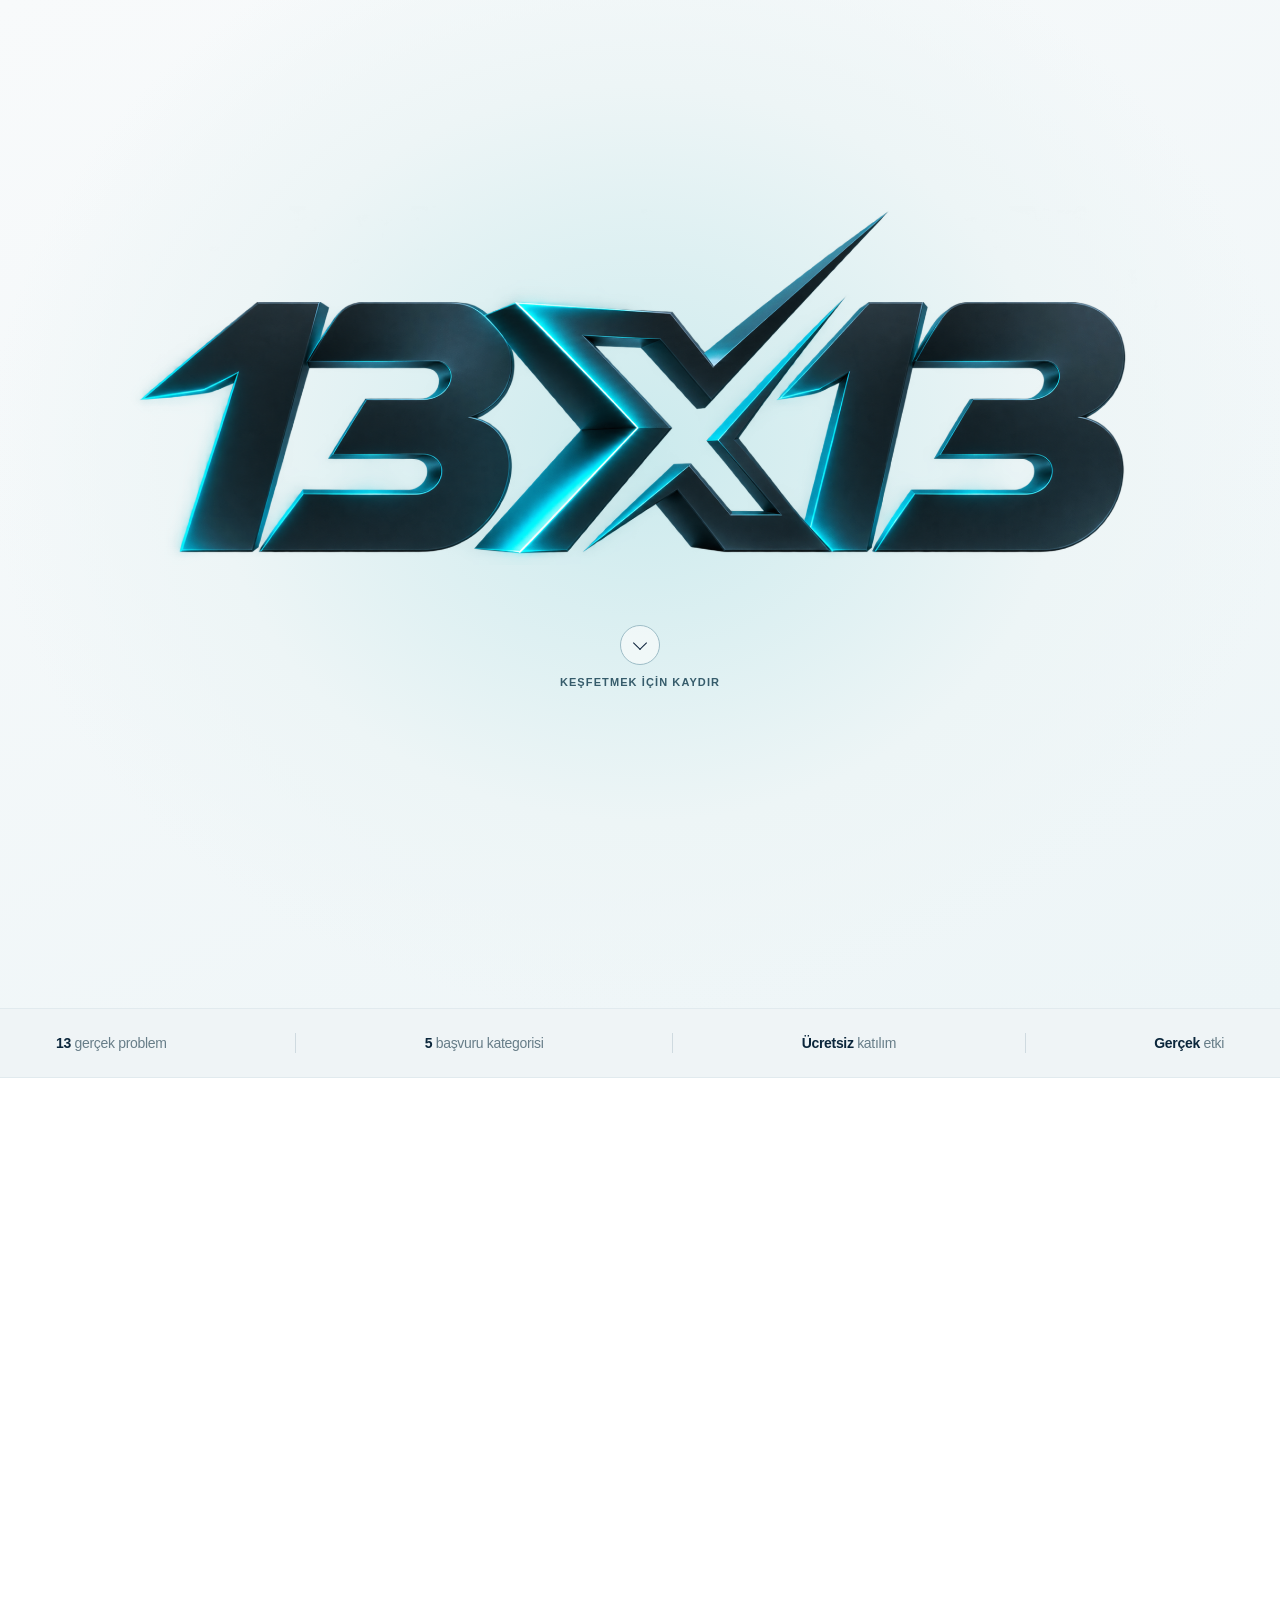
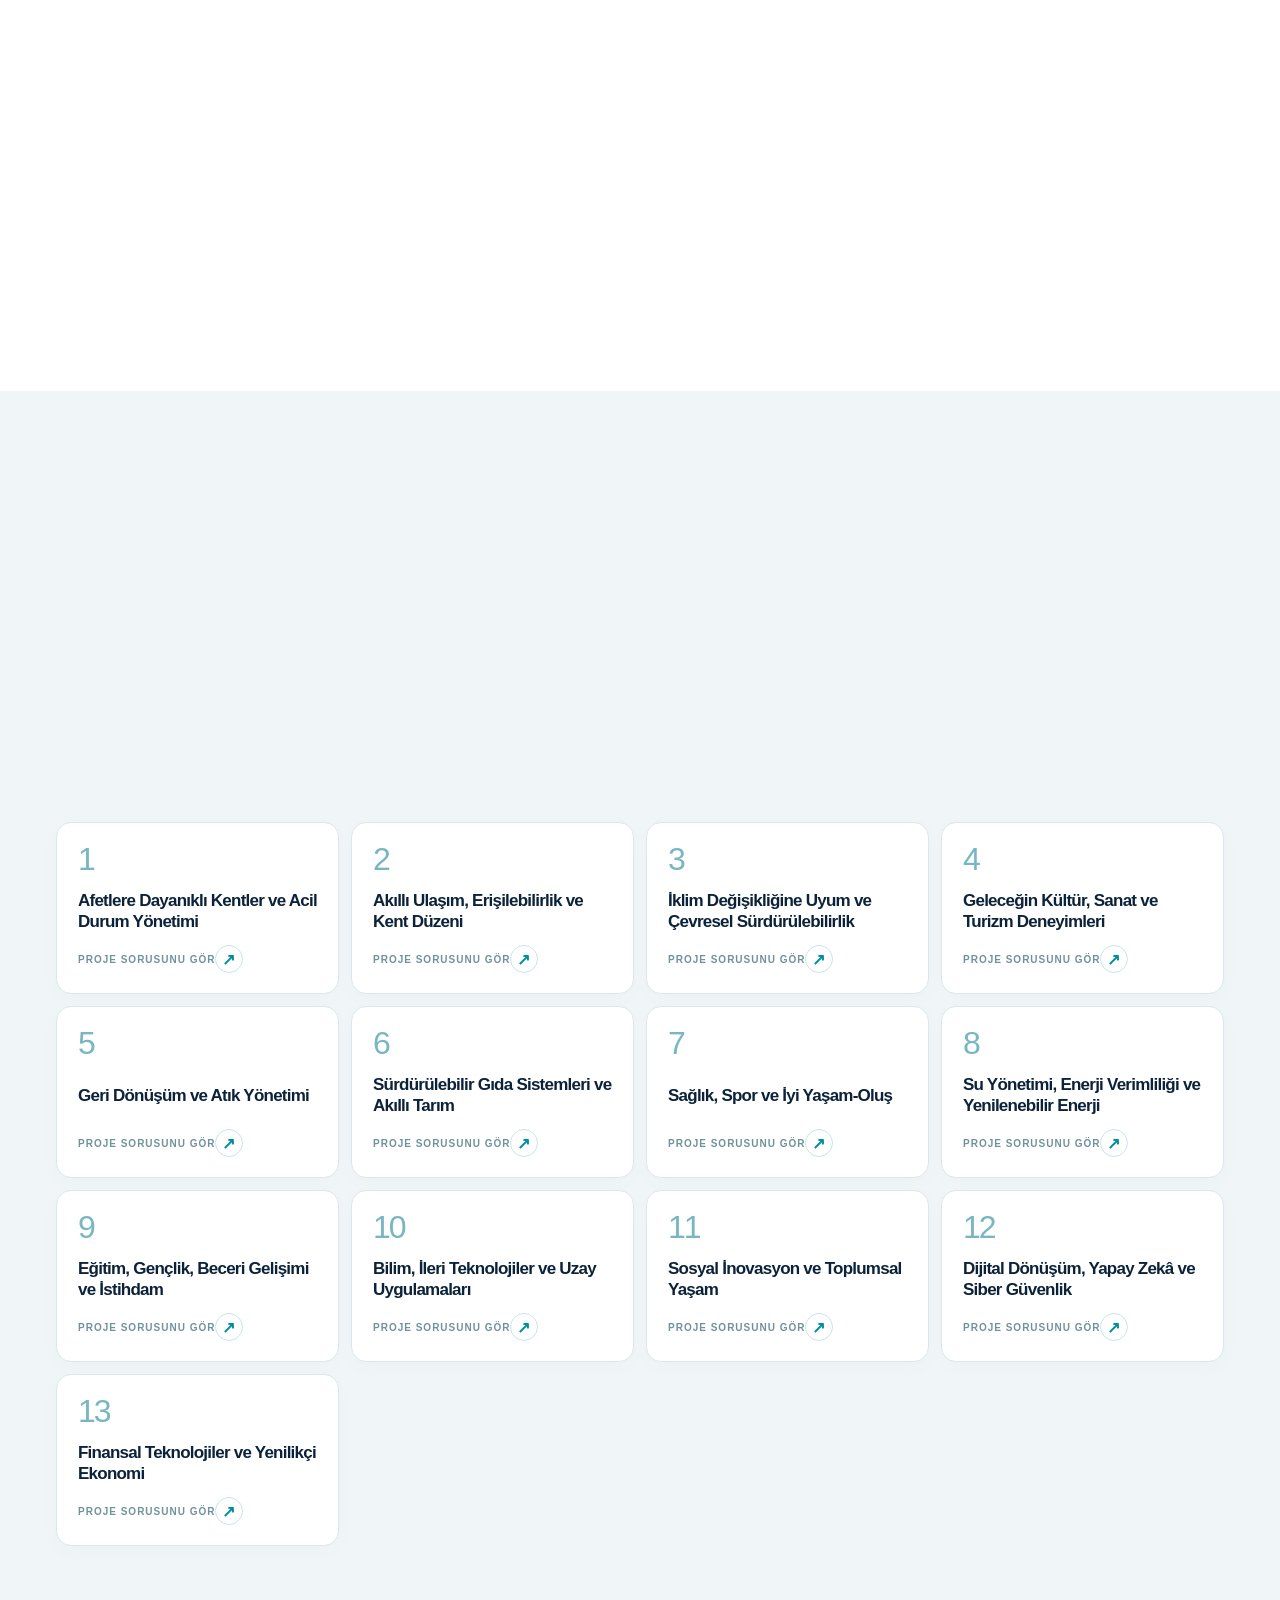
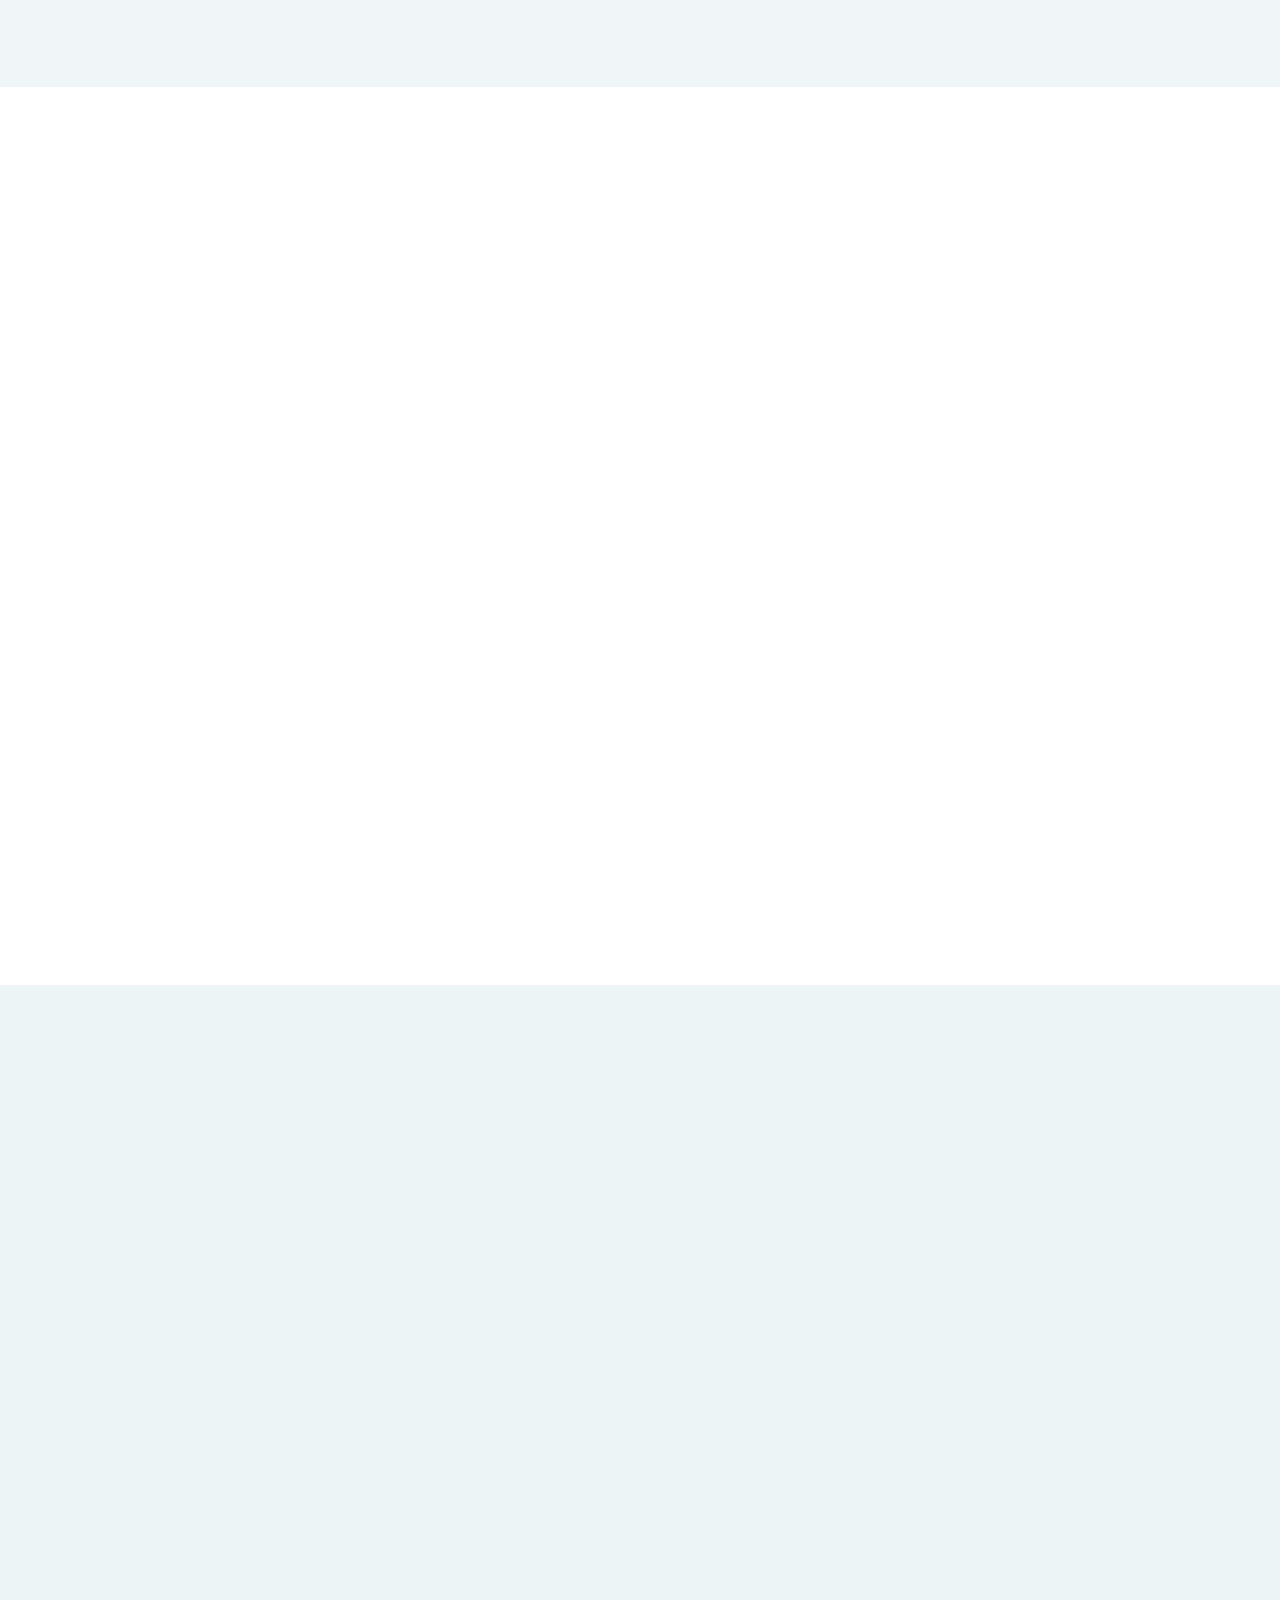
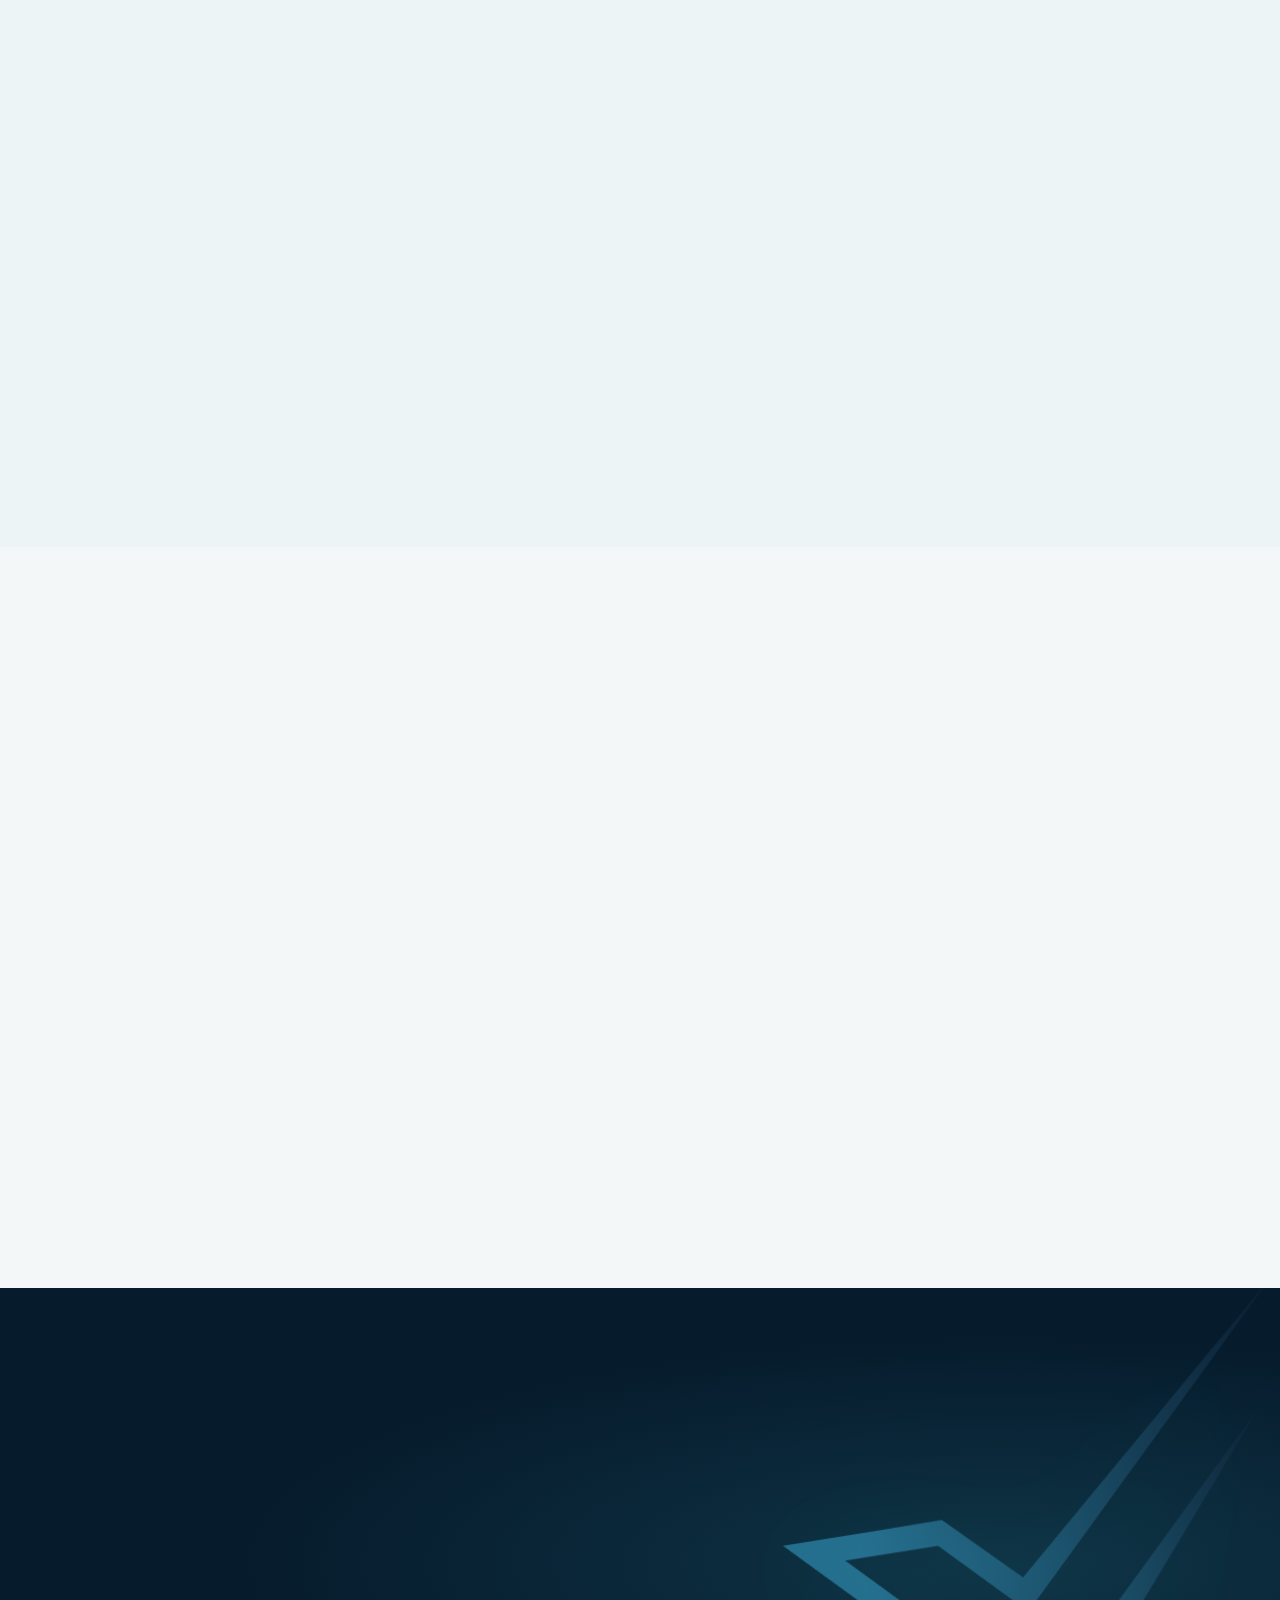
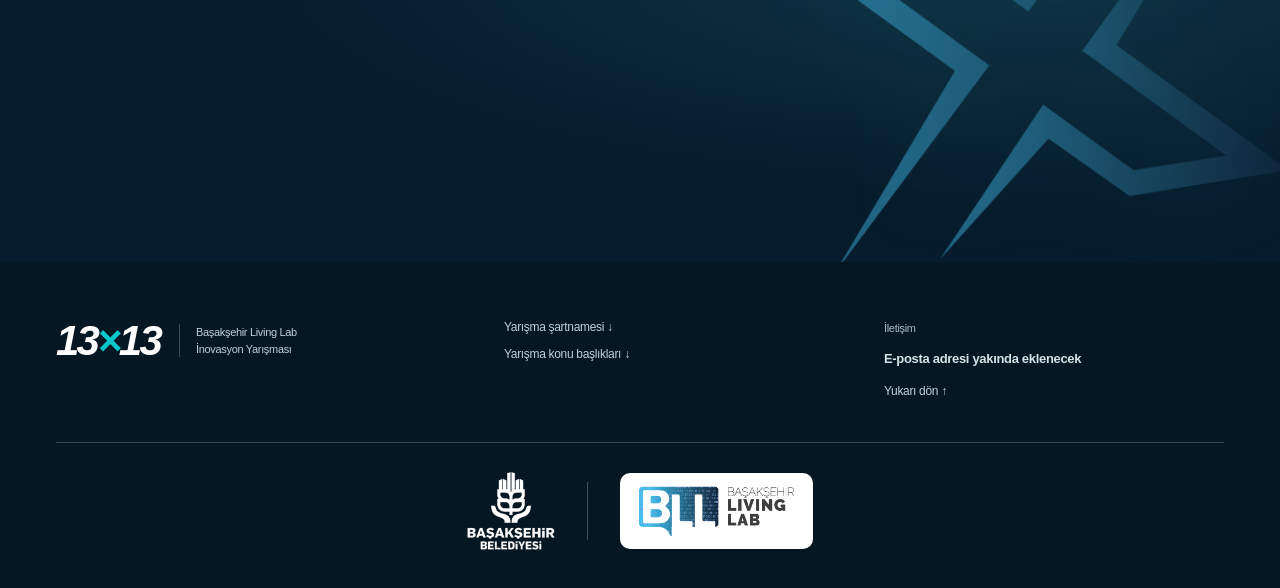
==== index.html @ 2d86a268 "Add bilingual site and final content refinements" ====
<!doctype html>
<html lang="tr">
<head>
  <meta charset="utf-8">
  <meta name="viewport" content="width=device-width, initial-scale=1">
  <meta name="theme-color" content="#f5f8fa">
  <meta name="description" content="Başakşehir Living Lab 13×13 İnovasyon Yarışması: 13 gerçek problem alanı, yenilikçi çözümler, başvuru ve yarışma takvimi.">
  <title>13×13 | Başakşehir Living Lab İnovasyon Yarışması</title>
  <link rel="icon" href="assets/x-original.png" type="image/png">
  <link rel="preload" href="assets/intro-13x13.png" as="image">
  <link rel="stylesheet" href="styles.css">
  <script src="script.js" defer></script>
</head>
<body>
  <a class="skip-link" href="#main">İçeriğe geç</a>
  <div class="scroll-progress" id="scrollProgress" aria-hidden="true"></div>
  <header class="site-header" id="siteHeader">
    <div class="header-inner container">
      <a href="#anasayfa" class="brand" aria-label="Başakşehir Living Lab ana sayfa"><img class="brand-logo" src="assets/bll-logo-yatay.png" alt="Başakşehir Living Lab" width="561" height="182"></a>
      <button class="mobile-menu-btn" id="menuToggle" aria-controls="mainNav" aria-expanded="false" aria-label="Menüyü aç"><span></span><span></span></button>
      <nav class="main-nav" id="mainNav" aria-label="Ana menü">
        <a href="#hakkinda">Hakkında</a>
        <a href="#problemler">Problem Alanları</a>
        <a href="#takvim">Takvim</a>
        <a href="#oduller">Ödüller</a>
        <a href="#sss">SSS</a>
        <a href="https://bllkulucka.basaksehirlivinglab.org/e/basaksehir-living-lab-13-13-inovasyon-yarismasi-basvurusu" target="_blank" rel="noopener noreferrer" class="button button-small button-dark">Başvur <span aria-hidden="true">↗</span></a>
        <div class="lang-switch" role="group" aria-label="Dil seçimi"><a href="index.html" lang="tr" aria-current="page">TR</a><a href="en.html" lang="en">EN</a></div>
      </nav>
    </div>
  </header>

  <div class="opening-x" aria-hidden="true">
    <img id="openingX" src="assets/intro-x.png" alt="" width="1536" height="1024">
  </div>

  <main id="main">
    <section class="hero" id="anasayfa" data-x-scene="hero" aria-labelledby="intro-title">
      <div class="intro-scene" id="introScene">
        <h1 id="intro-title" class="visually-hidden">13×13 Başakşehir Living Lab İnovasyon Yarışması</h1>
        <div class="intro-mark" id="introMark" aria-hidden="true">
          <img class="intro-mark-complete" src="assets/intro-13x13.png" width="2048" height="682" alt="" fetchpriority="high">
          <img class="intro-mark-digits" src="assets/intro-13-13.png" width="2048" height="682" alt="">
        </div>
        <a class="intro-scroll" href="#hakkinda">
          <span class="intro-scroll-icon" aria-hidden="true"></span>
          <span>Keşfetmek için kaydır</span>
        </a>
      </div>
    </section>

    <div class="info-strip" aria-label="Yarışmanın öne çıkan bilgileri">
      <div class="container info-strip-inner">
        <span><b>13</b> gerçek problem</span><span class="strip-divider"></span>
        <span><b>5</b> başvuru kategorisi</span><span class="strip-divider"></span>
        <span><b>Ücretsiz</b> katılım</span><span class="strip-divider"></span>
        <span><b>Gerçek</b> etki</span>
      </div>
    </div>

    <section class="section about-section" id="hakkinda" data-x-scene="about">
      <div class="container about-layout">
        <div class="section-heading-block reveal">
          <span class="eyebrow">01 / HAKKINDA</span>
          <h2 class="section-title">Bir problemi<br>değiştir.<br><em>Bir şehri etkile</em></h2>
        </div>
        <div class="about-right reveal">
          <p class="section-lede">13×13 İnovasyon Yarışması, Başakşehir Belediyesi ve Başakşehir Living Lab tarafından düzenleniyor.</p>
          <p class="body-copy">Yarışma; kent yaşamındaki 13 gerçek ihtiyaca yönelik yenilikçi, uygulanabilir ve ölçülebilir çözümler geliştirmeyi amaçlıyor. Seçilen projeler eğitim, mentorluk ve teknik desteklerle prototipleme ve pilot uygulamaya hazırlanıyor.</p>
        </div>
        <div class="about-flow reveal" aria-labelledby="about-flow-title">
          <div class="about-flow-heading"><span class="eyebrow" id="about-flow-title">FİKİRDEN GERÇEK ÇÖZÜME</span><span class="about-flow-caption">Dört adımda fikrini hayata taşı</span></div>
          <ol class="about-flow-track">
            <li class="about-flow-step"><span class="about-flow-number">01</span><h3>Problemi seç</h3><p>13 gerçek ihtiyaçtan çözmek istediğin problemi belirle.</p></li>
            <li class="about-flow-step"><span class="about-flow-number">02</span><h3>Fikrini paylaş</h3><p>Çözüm önerini resmî başvuru platformuna ilet.</p></li>
            <li class="about-flow-step"><span class="about-flow-number">03</span><h3>Geliştir ve test et</h3><p>Değerlendirmeyi geç; mentorlukla PoC’ni geliştir ve test et.</p></li>
            <li class="about-flow-step"><span class="about-flow-number">04</span><h3>Finalde sun</h3><p>Çözümünü jüriye göster, oluşturacağı etkiyi anlat.</p></li>
          </ol>
        </div>
      </div>
    </section>

    <section class="section problems-section" id="problemler" data-x-scene="problems">
      <div class="container">
        <div class="section-top reveal">
          <div><span class="eyebrow">02 / PROBLEM ALANLARI</span><h2 class="section-title">13 gerçek problem.<br><em>Senin çözümün</em></h2></div>
          <p class="section-description">İlgi duyduğun alanı seç, proje sorusunu incele ve çözümünü geliştir.</p>
        </div>
        <div class="problem-toolbar reveal">
          <label class="search-field"><svg viewBox="0 0 24 24" width="19" height="19" aria-hidden="true"><circle cx="10.8" cy="10.8" r="6.7" fill="none" stroke="currentColor" stroke-width="1.8"/><path d="m16 16 5 5" stroke="currentColor" stroke-width="1.8"/></svg><input id="problemSearch" autocomplete="off" type="search" placeholder="Problem alanlarında ara" aria-label="Problem alanlarında ara"></label>
          <span class="result-count" id="resultCount" aria-live="polite">13 alan</span>
        </div>
        <div class="problem-grid" id="problemGrid" aria-live="polite">
          <noscript>13 problem alanını incelemek için <a href="assets/13x13-problem-alanlari.pdf">yarışma konu başlıkları PDF dosyasını</a> açın.</noscript>
        </div>
      </div>
    </section>

    <section class="section timeline-section" id="takvim" data-x-scene="timeline">
      <div class="container">
        <div class="section-top reveal">
          <div><span class="eyebrow">03 / TAKVİM</span><h2 class="section-title">Takvimini<br><em>not et</em></h2></div>
          <p class="section-description">Yarışma takvimi şartnameye dayanmaktadır; organizasyon gerekli durumlarda değişiklik yapabilir.</p>
        </div>
        <div class="timeline-feature reveal">
          <div class="timeline-feature-date">15 OCA 2027 <small>SAAT 23.59</small></div>
          <div class="timeline-feature-copy"><h3>Son başvuru</h3><p>Başvuru ve proje teslimi için son tarih</p></div>
          <span class="timeline-feature-tag">İLK KİLOMETRE TAŞI ↗</span>
        </div>
        <ol class="timeline-route reveal">
          <li class="timeline-stop"><span class="timeline-stop-date">18–27 OCA 2027</span><h3>Ön eleme</h3><p>27 Ocak'ta sonuç duyurusu</p></li>
          <li class="timeline-stop"><span class="timeline-stop-date">28 OCA – 12 ŞUB 2027</span><h3>Jüri değerlendirmesi</h3><p>12 Şubat'ta PoC aşamasına geçen projeler açıklanır</p></li>
          <li class="timeline-stop"><span class="timeline-stop-date">13 ŞUB – 31 MAR 2027</span><h3>Bootcamp ve PoC</h3><p>13 Şubat mentorluk; 15 Şubat – 31 Mart PoC uygulaması</p></li>
          <li class="timeline-stop"><span class="timeline-stop-date">09–10 NİS 2027</span><h3>Final sunumları</h3><p>Jüri karşısında çözüm sunumları</p></li>
          <li class="timeline-stop"><span class="timeline-stop-date">27 NİS 2027</span><h3>Ödül töreni</h3><p>Başakşehir Belediyesi Konferans Salonu</p></li>
        </ol>
      </div>
    </section>

    <section class="section awards-section" id="oduller" data-x-scene="awards">
      <div class="container">
        <div class="section-top reveal">
          <div><span class="eyebrow">04 / ÖDÜLLER</span><h2 class="section-title">Fikrin değer<br><em>üretsin</em></h2></div>
          <p class="section-description">Ödüller, başvurduğun katılımcı kategorisine göre belirlenir. Bir kategoriyi seçerek tutarları incele.</p>
        </div>
        <div class="award-module reveal">
          <div class="category-tabs" id="awardTabs" role="tablist" aria-label="Ödül kategorileri">
            <button role="tab" type="button" id="cat-gencler" aria-controls="awardPanel" aria-selected="false" tabindex="-1" data-category="gencler">Gençler</button>
            <button role="tab" type="button" id="cat-arastirmacilar" aria-controls="awardPanel" aria-selected="false" tabindex="-1" data-category="arastirmacilar">Araştırmacılar</button>
            <button role="tab" type="button" id="cat-kurumlar" aria-controls="awardPanel" aria-selected="true" tabindex="0" data-category="kurumlar">Kurumlar</button>
            <button role="tab" type="button" id="cat-startuplar" aria-controls="awardPanel" aria-selected="false" tabindex="-1" data-category="startuplar">Startup'lar</button>
            <button role="tab" type="button" id="cat-genel" aria-controls="awardPanel" aria-selected="false" tabindex="-1" data-category="genel">Genel Başvuru</button>
          </div>
          <div class="award-panel" id="awardPanel" role="tabpanel" tabindex="0" aria-labelledby="cat-kurumlar">
            <div class="award-step award-second" data-rank="1" style="--bar-height:295px">
              <div class="award-step-head"><span>02 / İKİNCİLİK</span><span class="award-medal" aria-hidden="true"></span></div>
              <strong class="award-amount" id="awardSecond">140.000 <small>TL</small></strong>
              <span class="award-rank" aria-hidden="true">2</span>
            </div>
            <div class="award-step award-first" data-rank="0" style="--bar-height:420px">
              <div class="award-step-head"><span>01 / BİRİNCİLİK</span><span class="award-medal" aria-hidden="true"></span></div>
              <strong class="award-amount" id="awardFirst">270.000 <small>TL</small></strong>
              <span class="award-rank" aria-hidden="true">1</span>
            </div>
            <div class="award-step award-third" data-rank="2" style="--bar-height:247px">
              <div class="award-step-head"><span>03 / ÜÇÜNCÜLÜK</span><span class="award-medal" aria-hidden="true"></span></div>
              <strong class="award-amount" id="awardThird">90.000 <small>TL</small></strong>
              <span class="award-rank" aria-hidden="true">3</span>
            </div>
          </div>
          <p class="award-footnote">Ödül ve PoC koşullarının tamamı için <a href="assets/13x13-yarisma-sartnamesi.pdf" download="13x13-yarisma-sartnamesi.pdf">resmî şartnameyi</a> inceleyin.</p>
        </div>
      </div>
    </section>

    <section class="section faq-section" id="sss" data-x-scene="faq">
      <div class="container section-grid faq-grid">
        <div class="section-heading-block reveal"><span class="eyebrow">05 / SIK SORULAN SORULAR</span><h2 class="section-title">Merak<br><em>ettiklerin</em></h2><p class="body-copy">Başvuru öncesinde en sık sorulan soruların kısa cevapları burada.</p><div class="faq-downloads" aria-label="Yarışma belgeleri"><a href="assets/13x13-yarisma-sartnamesi.pdf" download="13x13-yarisma-sartnamesi.pdf">Yarışma şartnamesi <span aria-hidden="true">↓</span></a><a href="assets/13x13-problem-alanlari.pdf" download="13x13-problem-alanlari.pdf">Yarışma konu başlıkları <span aria-hidden="true">↓</span></a></div></div>
        <div class="faq-list reveal">
          <details><summary>Yarışmaya katılım ücretli mi? <span class="faq-plus" aria-hidden="true"></span></summary><p>Hayır. 13×13 İnovasyon Yarışması'na katılım ücretsizdir.</p></details>
          <details><summary>Kimler başvurabilir? <span class="faq-plus" aria-hidden="true"></span></summary><p>Öğrenciler ve yeni mezunlar, araştırmacılar, kamu ve özel sektör kuruluşları, STK'lar, startup'lar ve bireysel çözüm sahipleri başvurabilir.</p></details>
          <details><summary>Tek başıma veya ekiple başvurabilir miyim? <span class="faq-plus" aria-hidden="true"></span></summary><p>Evet. Başvurular bireysel, ekip veya kurum adına yapılabilir. Ekipler bir temsilci belirlemelidir.</p></details>
          <details><summary>Hangi probleme yönelik proje sunmalıyım? <span class="faq-plus" aria-hidden="true"></span></summary><p>Yayımlanan 13 problem alanından bir tanesini seçmeli ve o probleme doğrudan yanıt veren bir çözüm önermelisiniz.</p></details>
          <details><summary>PoC hazırlamak zorunlu mu? <span class="faq-plus" aria-hidden="true"></span></summary><p>Genel Başvuru kategorisi dışında kalan kategorilerde ödüle hak kazanabilmek için PoC geliştirilmesi zorunludur. Genel Başvuru kategorisinde PoC zorunluluğu yoktur.</p></details>
          <details><summary>Son başvuru tarihi nedir? <span class="faq-plus" aria-hidden="true"></span></summary><p>Şartnamede belirtilen son başvuru ve proje teslim tarihi 15 Ocak 2027 Cuma, saat 23.59'dur.</p></details>
        </div>
      </div>
    </section>

    <section class="final-section" id="basvuru" data-x-scene="final">
      <div class="container final-layout">
        <div class="final-copy reveal">
          <span class="eyebrow">ŞİMDİ SIRA SENDE</span>
          <h2>Geleceğin şehrine<br><em>iz bırak</em></h2>
          <p>Bir problem seç, bir çözüm geliştir ve 13×13 İnovasyon Yarışması'nda yerini al.</p>
          <a class="button button-aqua" href="https://bllkulucka.basaksehirlivinglab.org/e/basaksehir-living-lab-13-13-inovasyon-yarismasi-basvurusu" target="_blank" rel="noopener noreferrer">Başvuru platformuna git <span aria-hidden="true">↗</span></a>
          <span class="final-deadline">Son başvuru: 15 Ocak 2027 · 23.59</span>
        </div>
        <img src="assets/x-original.png" alt="" class="final-x" aria-hidden="true">
      </div>
    </section>
  </main>

  <footer class="site-footer">
    <div class="container">
      <div class="footer-layout">
        <div class="footer-brand"><a href="#anasayfa">13<span>×</span>13</a><small>Başakşehir Living Lab<br>İnovasyon Yarışması</small></div>
        <div class="footer-links"><a href="assets/13x13-yarisma-sartnamesi.pdf" download="13x13-yarisma-sartnamesi.pdf">Yarışma şartnamesi ↓</a><a href="assets/13x13-problem-alanlari.pdf" download="13x13-problem-alanlari.pdf">Yarışma konu başlıkları ↓</a></div>
        <div class="footer-meta"><span>İletişim</span><span class="footer-email-placeholder">E-posta adresi yakında eklenecek</span><a href="#anasayfa">Yukarı dön ↑</a></div>
      </div>
      <div class="footer-logos"><img class="footer-municipality-logo" src="assets/basaksehir-belediyesi-logo.png" alt="Başakşehir Belediyesi" width="146" height="128"><span class="footer-logo-divider" aria-hidden="true"></span><span class="footer-lab-logo"><img src="assets/bll-logo-yatay.png" alt="Başakşehir Living Lab" width="561" height="182"></span></div>
    </div>
  </footer>

  <dialog class="problem-dialog" id="problemDialog" aria-labelledby="dialogTitle">
    <div class="dialog-inner"><div class="dialog-top"><span class="eyebrow" id="dialogNumber">PROBLEM / 01</span><button class="dialog-close" id="dialogClose" aria-label="Pencereyi kapat" type="button">×</button></div><h2 id="dialogTitle"></h2><div class="dialog-divider"></div><span class="dialog-label">PROJE SORUSU</span><p class="dialog-question" id="dialogQuestion"></p><div class="dialog-actions"><a class="button button-dark" href="assets/13x13-problem-alanlari.pdf" target="_blank" rel="noopener noreferrer">Detayları incele ↗</a></div></div>
  </dialog>
</body>
</html>
---- styles.css ----
:root{
  --ink:#0b223a;--ink-deep:#061b2c;--ink-soft:#405569;--muted:#788b99;
  --teal:#08c8cb;--teal-dark:#008f9c;--paper:#f6f8fa;--white:#fff;
  --mist:#edf3f5;--line:#dce5ea;--radius:22px;--shadow:0 20px 60px rgba(9,35,58,.07);
}
*,*::before,*::after{box-sizing:border-box}
html{scroll-behavior:smooth;scroll-padding-top:102px}
body{margin:0;min-width:min(320px,100%);background:var(--paper);color:var(--ink);font-family:Inter,"Helvetica Neue",Arial,sans-serif;letter-spacing:-.02em;-webkit-font-smoothing:antialiased;overflow-x:hidden}
body.dialog-open{overflow:hidden}
a{color:inherit}button,input{font:inherit}button{cursor:pointer}img,svg{max-width:100%}img{display:block}::selection{background:#b4edec;color:#082c40}
:focus-visible{outline:3px solid var(--teal);outline-offset:5px}
.container{width:min(1320px,calc(100% - 112px));margin-inline:auto}
.skip-link{position:fixed;top:-80px;left:16px;z-index:999;background:var(--ink);color:#fff;padding:12px;border-radius:8px}.skip-link:focus{top:14px}
.scroll-progress{position:fixed;left:0;top:0;width:0;height:3px;background:var(--teal);z-index:101;transition:width .12s linear;pointer-events:none}
.site-header{height:92px;position:fixed;left:0;right:0;top:0;z-index:100;display:flex;align-items:center;border-bottom:1px solid transparent;transition:background .25s,border-color .25s,box-shadow .25s}
.site-header.scrolled{background:rgba(247,250,251,.94);backdrop-filter:blur(18px);-webkit-backdrop-filter:blur(18px);border-color:rgba(18,49,68,.08);box-shadow:0 8px 30px rgba(8,35,55,.035)}
.header-inner{height:100%;display:flex;align-items:center;justify-content:space-between;gap:30px}
.brand{display:inline-flex;align-items:center;gap:14px;flex-shrink:0;text-decoration:none;color:var(--ink);white-space:nowrap}
.brand-numbers{font-style:italic;font-size:33px;font-weight:950;letter-spacing:-3.7px;line-height:1}.brand-numbers span{color:var(--teal)}.brand-rule{width:1px;height:32px;background:#9faeb8}
.brand-descriptor{font-size:9px;font-weight:800;letter-spacing:2.7px;line-height:1.68}
.main-nav{display:flex;align-items:center;gap:clamp(14px,2vw,35px)}.main-nav>a{font-size:13px;font-weight:650;text-decoration:none;white-space:nowrap;color:#243b4f;transition:color .2s}.main-nav>a:not(.button):hover,.main-nav>a.active{color:var(--teal-dark)}
.button{min-height:53px;display:inline-flex;align-items:center;justify-content:center;gap:27px;padding:15px 23px;border-radius:100px;text-decoration:none;font-size:14px;font-weight:750;letter-spacing:-.015em;border:1px solid transparent;transition:background .25s,transform .25s,color .25s,border .25s;white-space:nowrap}
.button:hover{transform:translateY(-3px)}.button span{font-size:19px;font-weight:400;line-height:1}.button-dark{background:var(--ink-deep);color:#fff!important;box-shadow:0 12px 22px rgba(9,34,57,.11)}.button-dark:hover{background:#14415a}.button-small{min-height:43px;padding:11px 20px;gap:16px;font-size:12px!important}
.button-plain{color:var(--ink);background:transparent;padding-left:2px}.button-plain:hover{color:var(--teal-dark)}.button-outline{border:1px solid #b9cbd3;background:transparent;color:var(--ink)}.button-outline:hover{border-color:var(--teal-dark);background:#e9f8f8}.button-aqua{background:#1bd8d4;color:#051b2c;box-shadow:0 12px 30px rgba(5,205,201,.16)}.button-aqua:hover{background:#69ece7}
.mobile-menu-btn{display:none}
/* Clip the opening X to the viewport while it scales around its cutout. */
.opening-x {
  position:fixed;inset:0;overflow:clip;z-index:2;pointer-events:none;
  clip-path:inset(0 0 var(--opening-clip,0px) 0);
}
.opening-x img {
  --aperture-x:52%;--aperture-y:65%;
  position:absolute;max-width:none;opacity:0;
  transform-origin:var(--aperture-x) var(--aperture-y);
  transform:translate(calc(-1 * var(--aperture-x)),calc(-1 * var(--aperture-y))) scale(var(--intro-zoom,1));
}
/* Sections are intentionally pared back to give the large X visual breathing room. */
main>section{position:relative;isolation:isolate}main>section>.container{position:relative;z-index:4}
.eyebrow{display:inline-flex;align-items:center;gap:11px;color:var(--teal-dark);font-weight:800;font-size:10px;letter-spacing:2.9px;text-transform:uppercase}
.info-strip{background:#eff4f6;border-block:1px solid #e1eaee;position:relative;z-index:4}.info-strip-inner{display:flex;align-items:center;justify-content:space-between;gap:24px;padding-block:24px}.info-strip span:not(.strip-divider){font-size:14px;color:#677d88}.info-strip b{font-weight:820;color:#0b263b}.strip-divider{height:20px;width:1px;background:#cfdae0}
.section{padding:clamp(105px,11vw,174px) 0}.section-grid{display:grid;grid-template-columns:1fr 1fr;column-gap:clamp(85px,12vw,225px);align-items:start}.section-heading-block{max-width:600px}.eyebrow{margin-bottom:23px}.section-title{font-size:clamp(49px,5.1vw,83px);line-height:1.04;letter-spacing:-.065em;font-weight:790;margin:0}.section-title em{font-style:normal;color:var(--teal-dark)}.section-lede{font-size:clamp(22px,2.15vw,29px);line-height:1.43;letter-spacing:-.042em;font-weight:600;margin:8px 0 23px}.body-copy{font-size:16px;line-height:1.85;color:var(--ink-soft);margin:0}.about-section{min-height:730px;background:#fff}.about-right{position:relative;z-index:4}.about-points{display:grid;grid-template-columns:repeat(3,1fr);gap:20px;border-block:1px solid var(--line);margin:43px 0 32px;padding:30px 0}.about-points>div{display:flex;flex-direction:column;gap:12px;font-size:13px;line-height:1.45;font-weight:580}.point-number{color:var(--teal-dark);font-weight:800;font-size:12px}.text-link{display:inline-flex;align-items:center;gap:18px;text-decoration:none;font-size:14px;font-weight:760;border-bottom:1px solid #aabfc9;padding:0 0 9px}.text-link:hover{color:var(--teal-dark)}
.section-top{display:flex;justify-content:space-between;align-items:end;gap:70px;margin-bottom:48px}.section-description{font-size:16px;line-height:1.65;color:var(--ink-soft);max-width:380px;margin:0 0 8px}
.problems-section{background:#f0f5f7}.problem-toolbar{display:flex;justify-content:space-between;align-items:center;margin-bottom:19px;gap:20px}.search-field{display:flex;align-items:center;gap:13px;background:#fff;border:1px solid #d7e3e9;border-radius:100px;padding:0 19px;height:49px;width:min(400px,100%);color:#6f8996}.search-field:focus-within{border-color:var(--teal-dark);box-shadow:0 0 0 3px #12bdb71d}.search-field input{border:0;outline:none;min-width:0;width:100%;font-size:13px;color:var(--ink);background:transparent}.search-field input::placeholder{color:#90a2ac}.result-count{font-size:12px;color:#78939c;font-weight:700;letter-spacing:.5px}
.problem-grid{display:grid;grid-template-columns:repeat(3,minmax(0,1fr));gap:16px;position:relative;z-index:5}.problem-card{width:100%;text-align:left;display:flex;min-height:260px;flex-direction:column;justify-content:space-between;background:#fff;border:1px solid #dae7ec;border-radius:18px;padding:27px 29px 24px;box-shadow:0 5px 22px rgba(10,44,61,.018);transition:transform .25s,border-color .25s,box-shadow .25s;position:relative;overflow:hidden;color:var(--ink)}.problem-card:hover{transform:translateY(-6px);border-color:#82c9cc;box-shadow:var(--shadow)}.problem-card:before{content:"";position:absolute;left:0;right:0;top:0;height:2px;transform:scaleX(0);transform-origin:left;background:var(--teal);transition:transform .3s}.problem-card:hover:before{transform:scaleX(1)}.problem-number{font-size:50px;line-height:1;letter-spacing:-4px;color:#78b6c1;font-weight:350}.problem-card h3{font-size:clamp(19px,1.7vw,25px);letter-spacing:-.045em;line-height:1.18;margin:19px 0 20px;font-weight:740;max-width:335px}.problem-bottom{display:flex;justify-content:space-between;align-items:center;color:#6f929d;font-size:11px;letter-spacing:1px;font-weight:750}.card-arrow{display:grid;place-items:center;width:34px;height:34px;border:1px solid #c8e5e8;border-radius:50%;font-size:19px;color:var(--teal-dark);transition:background .2s}.problem-card:hover .card-arrow{background:#d9f7f5}.center-action{text-align:center;margin-top:35px}.empty-results{grid-column:1/-1;text-align:center;padding:70px 25px;color:var(--ink-soft)}
.process-section{background:#fff}.process-grid{display:grid;grid-template-columns:repeat(4,1fr);gap:27px;position:relative;margin-top:80px}.process-grid:before{content:"";position:absolute;top:51px;left:0;right:0;height:1px;background:#ccdce2}.process-item{position:relative;min-height:270px;padding-right:27px}.step-num{font-size:15px;font-weight:800;color:var(--teal-dark);letter-spacing:1px}.step-mark{position:relative;margin-top:23px;margin-bottom:40px;width:17px;height:17px;border-radius:50%;background:var(--teal);outline:7px solid #d6f6f5}.process-item h3{font-size:clamp(21px,1.8vw,27px);line-height:1.15;letter-spacing:-.04em;margin:0 0 13px}.process-item p{font-size:15px;line-height:1.6;max-width:250px;color:var(--ink-soft);margin:0}
.timeline-section{background:#fff}
.timeline-feature{display:grid;grid-template-columns:1fr 1.4fr auto;align-items:center;gap:36px;position:relative;overflow:hidden;padding:36px 43px;border-radius:22px;background:var(--ink);color:#fff}
.timeline-feature::after{content:"13";position:absolute;right:5%;top:-87px;font-size:280px;line-height:1;font-style:italic;font-weight:900;letter-spacing:-.15em;color:#ffffff08;pointer-events:none}
.timeline-feature-date{font-size:30px;font-weight:780;letter-spacing:-.05em;white-space:nowrap;position:relative;z-index:1}
.timeline-feature-date small{display:block;margin-top:7px;color:#81e8e4;font-size:14px;font-weight:800;letter-spacing:.15em}
.timeline-feature-copy{position:relative;z-index:1}
.timeline-feature-copy h3{font-size:26px;letter-spacing:-.045em;margin:0 0 8px}
.timeline-feature-copy p{font-size:16px;line-height:1.5;color:#c3d7de;margin:0}
.timeline-feature-tag{position:relative;z-index:1;color:#8eede7;border:1px solid #52c8ca73;border-radius:100px;padding:11px 15px;white-space:nowrap;font-size:11px;font-weight:800;letter-spacing:.08em}
.timeline-route{display:grid;grid-template-columns:repeat(5,minmax(0,1fr));list-style:none;gap:0;margin:62px 0 0;padding:0;border-top:2px solid #cbdde2}
.timeline-stop{position:relative;padding:35px 20px 20px 3px;min-height:195px}
.timeline-stop::before{content:"";position:absolute;width:17px;height:17px;border:4px solid #fff;background:var(--teal);border-radius:50%;top:-10px;left:0;box-shadow:0 0 0 1px #81cacc}
.timeline-stop-date{display:block;color:var(--teal-dark);font-size:13px;font-weight:820;letter-spacing:.01em;min-height:36px}
.timeline-stop h3{font-size:18px;line-height:1.2;letter-spacing:-.04em;margin:12px 0 8px}
.timeline-stop p{font-size:12px;line-height:1.55;color:var(--ink-soft);margin:0;max-width:175px}
.timeline-stop:last-child::after{content:"→";position:absolute;right:0;top:-26px;color:var(--teal-dark);font-size:23px}
.awards-section{background:#edf4f6}
.award-module{border:1px solid #dce9ed;border-radius:22px;padding:26px;background:#f8fbfc;box-shadow:0 15px 30px rgba(3,32,46,.022)}
.category-tabs{display:flex;gap:8px;overflow:auto;scrollbar-width:thin;margin-bottom:24px;padding-bottom:15px;border-bottom:1px solid #dce9ed}
.category-tabs button{border:1px solid transparent;border-radius:100px;padding:11px 17px;background:transparent;color:#667d87;font-size:13px;font-weight:720;white-space:nowrap}
.category-tabs button:hover{background:#e6eff2}.category-tabs button[aria-selected="true"]{background:var(--ink-deep);color:#fff}
.award-panel{display:grid;grid-template-columns:repeat(3,minmax(0,1fr));align-items:end;gap:13px;min-height:480px;padding:35px 12px 0;border-bottom:4px solid #7abcc2}
.award-step{position:relative;display:flex;flex-direction:column;justify-content:flex-start;gap:35px;min-width:0;height:var(--bar-height);padding:28px 26px 22px;border:1px solid transparent;border-bottom:0;border-radius:17px 17px 0 0;overflow:hidden;transition:height 480ms cubic-bezier(.22,1,.36,1)}
.award-second{background:#397586;border-color:#397586;color:#fff}
.award-first{background:var(--ink-deep);border-color:var(--ink-deep);color:#fff;box-shadow:0 18px 40px #08243724}
.award-third{background:#e2eff1;border-color:#bed7dc}
.award-step-head{position:relative;z-index:2;display:flex;align-items:center;justify-content:space-between;gap:10px;font-size:11px;font-weight:830;letter-spacing:.13em}
.award-second .award-step-head{color:#e4f4f5}.award-first .award-step-head{color:#9be5e4}.award-third .award-step-head{color:#527783}
.award-medal{flex:none;width:29px;height:29px;border-radius:50%;border:5px solid #a8d9da;background:#397586}
.award-first .award-medal{border-color:#37d6d0;background:#0e3947}.award-third .award-medal{border-color:#90b6bc;background:#f4f8f8}
.award-amount{position:relative;z-index:2;display:block;font-size:clamp(34px,3.3vw,53px);font-weight:800;letter-spacing:-.075em;line-height:1;white-space:nowrap}
.award-amount small{font-size:15px;letter-spacing:0}
.award-rank{position:absolute;bottom:17px;right:22px;z-index:1;font-size:clamp(100px,11vw,150px);font-weight:900;line-height:.78;letter-spacing:-.12em;pointer-events:none;opacity:.7}
.award-second .award-rank{color:#9bc9cf}.award-first .award-rank{color:#1c5260}.award-third .award-rank{color:#8dbdc5}
.award-footnote{font-size:13px;color:#70828d;margin:22px 2px 2px;line-height:1.55}.award-footnote a{color:var(--teal-dark);text-underline-offset:4px}
.faq-section{background:#f4f7f8}.faq-grid{gap:90px}.faq-grid .body-copy{max-width:330px;margin-top:24px}.faq-list{border-top:1px solid #cfdee4}.faq-list details{border-bottom:1px solid #cfdee4}.faq-list summary{list-style:none;display:flex;align-items:center;justify-content:space-between;gap:22px;cursor:pointer;padding:23px 2px;font-size:17px;line-height:1.4;font-weight:700;letter-spacing:-.03em}.faq-list summary::-webkit-details-marker{display:none}.faq-list details p{font-size:14px;line-height:1.8;color:var(--ink-soft);padding:0 35px 23px 2px;margin:0}.faq-plus{font-size:21px;color:var(--teal-dark);width:24px;flex:none;text-align:center}.faq-plus::before{content:'+'}.faq-list details[open] .faq-plus::before{content:'−'}
.final-section{background:var(--ink-deep);color:#fff;min-height:570px;display:flex;align-items:center;overflow:hidden}.final-section:before{content:"";position:absolute;inset:0;background:radial-gradient(ellipse at 78% 48%,#123e50 0%,transparent 55%);opacity:.7}.final-layout{display:flex;align-items:center;min-height:570px}.final-copy{position:relative;z-index:5;max-width:760px;padding:95px 0}.final-copy .eyebrow{color:#5ee7e1}.final-copy h2{font-size:clamp(50px,5.6vw,91px);line-height:1.04;letter-spacing:-.065em;margin:0 0 25px;font-weight:760}.final-copy h2 em{font-style:normal;color:#48deda}.final-copy p{font-size:18px;line-height:1.6;color:#bfd1d8;max-width:470px;margin:0 0 28px}.final-deadline{display:block;color:#aac7cc;font-size:12px;margin-top:18px}.final-x{position:absolute;width:540px;right:-100px;top:50%;transform:translateY(-50%) rotate(-9deg);opacity:.45;filter:drop-shadow(0 12px 50px #25dfd929);z-index:2;pointer-events:none}
.site-footer{background:#061724;color:#a7bdc9;min-height:220px;position:relative;z-index:5}.footer-layout{display:grid;grid-template-columns:1.2fr 1fr 1fr;align-items:start;gap:40px;padding:58px 0 42px}.footer-brand{display:flex;align-items:center;gap:19px}.footer-brand>a{font-weight:900;font-style:italic;letter-spacing:-2.8px;text-decoration:none;font-size:42px;line-height:1;color:#fff}.footer-brand>a span{color:var(--teal)}.footer-brand small{border-left:1px solid #355063;padding-left:16px;font-size:11px;line-height:1.5;color:#bed0d9}.footer-links{display:flex;flex-direction:column;gap:13px}.footer-links a,.footer-meta a{font-size:12px;color:#c0d0d9;text-decoration:none}.footer-links a:hover,.footer-meta a:hover{color:#30dedb}.footer-meta{display:flex;flex-direction:column;gap:13px;font-size:11px;line-height:1.5}
.problem-dialog{border:0;border-radius:26px;padding:0;width:min(620px,calc(100vw - 30px));max-height:min(90vh,780px);box-shadow:0 35px 100px rgba(0,0,0,.25);background:#fff;color:var(--ink);overflow:auto}.problem-dialog::backdrop{background:rgba(4,20,35,.66);backdrop-filter:blur(7px)}.dialog-inner{padding:43px 47px 47px}.dialog-top{display:flex;align-items:start;justify-content:space-between;gap:20px}.dialog-close{font-size:28px;border:1px solid #d9e6eb;border-radius:50%;width:40px;height:40px;display:grid;place-items:center;background:#fff;line-height:1}.dialog-close:hover{background:#edf6f7}.problem-dialog h2{font-size:clamp(33px,3.7vw,53px);line-height:1.09;letter-spacing:-.055em;margin:27px 0 31px}.dialog-divider{height:3px;width:55px;background:var(--teal);margin-bottom:30px}.dialog-label{display:block;color:var(--teal-dark);font-weight:800;font-size:10px;letter-spacing:2px;margin-bottom:16px}.dialog-question{font-size:19px;line-height:1.58;color:#375365;margin:0 0 32px}.dialog-actions{display:flex;gap:11px;flex-wrap:wrap}
.js .reveal{opacity:0;transform:translateY(26px);transition:opacity .7s ease,transform .7s cubic-bezier(.2,.75,.3,1)}.js .reveal.is-visible{opacity:1;transform:translateY(0)}
@media(max-width:1100px){.container{width:min(100% - 74px,1320px)}.main-nav{gap:14px}.main-nav>a{font-size:12px}.section-grid{column-gap:65px}.info-strip-inner{gap:12px}}
@media(max-width:800px){html{scroll-padding-top:76px}.container{width:calc(100% - 42px)}.site-header{height:73px;background:rgba(246,248,250,.94);backdrop-filter:blur(14px);border-bottom:1px solid #e2eaef}.brand-numbers{font-size:27px}.brand-descriptor{font-size:8px;letter-spacing:1.7px}.brand-rule{height:29px}.mobile-menu-btn{display:flex;width:46px;height:46px;border:1px solid #d9e5e9;background:#fff;border-radius:13px;flex-direction:column;align-items:center;justify-content:center;gap:6px;z-index:103}.mobile-menu-btn span{width:18px;height:2px;background:var(--ink);transition:transform .2s}.mobile-menu-btn[aria-expanded="true"] span:first-child{transform:translateY(4px) rotate(45deg)}.mobile-menu-btn[aria-expanded="true"] span:last-child{transform:translateY(-4px) rotate(-45deg)}.main-nav{display:none;position:absolute;top:73px;left:0;right:0;padding:15px 22px 25px;background:#f7fafb;box-shadow:0 20px 30px #061c3222;flex-direction:column;align-items:stretch;gap:1px}.main-nav.is-open{display:flex}.main-nav>a:not(.button){font-size:15px;padding:13px 4px}.main-nav .button{align-self:flex-start;margin-top:9px}.info-strip-inner{display:grid;grid-template-columns:1fr 1fr;gap:14px 18px}.strip-divider{display:none}.info-strip span:not(.strip-divider){font-size:12px}.section{padding:95px 0}.section-grid{grid-template-columns:1fr;gap:38px}.section-title{font-size:clamp(44px,7.6vw,65px)}.section-top{flex-direction:column;align-items:start;gap:18px}.section-description{max-width:550px}.about-section{min-height:auto}.about-right{max-width:650px}.problem-grid{grid-template-columns:repeat(2,1fr)}.process-grid{grid-template-columns:repeat(2,1fr);gap:38px 20px}.process-grid:before{display:none}.process-item{min-height:200px}.step-mark{margin-bottom:25px}.faq-grid{gap:26px}.final-x{width:440px;right:-210px;opacity:.29}.footer-layout{grid-template-columns:1fr 1fr}.footer-meta{grid-column:1/-1}}
@media(max-width:540px){.section{padding:80px 0}.section-title{font-size:clamp(42px,11vw,57px)}.section-lede{font-size:20px}.body-copy{font-size:14px}.about-points{gap:12px}.about-points>div{font-size:11px}.problem-grid{grid-template-columns:1fr;gap:11px}.problem-card{min-height:184px;padding:23px}.problem-card h3{font-size:22px;margin:10px 0}.problem-number{font-size:40px}.problem-toolbar{gap:12px}.process-grid{margin-top:40px}.process-item{padding-right:6px}.process-item h3{font-size:20px}.process-item p{font-size:12px}.award-module{padding:13px}.category-tabs button{font-size:12px;padding:11px 13px}.faq-list summary{font-size:15px}.final-section,.final-layout{min-height:530px}.final-copy h2{font-size:clamp(45px,11vw,64px)}.final-copy p{font-size:15px}.final-x{right:-250px;width:440px;opacity:.25}.footer-layout{grid-template-columns:1fr;gap:24px}.footer-meta{grid-column:auto}.dialog-inner{padding:28px 24px}.dialog-question{font-size:16px}.dialog-actions{flex-direction:column}.dialog-actions .button{width:100%}}
@media(prefers-reduced-motion:reduce){*,*::before,*::after{scroll-behavior:auto!important;transition-duration:.01ms!important;animation-duration:.01ms!important}.js .reveal{opacity:1!important;transform:none!important}}


.visually-hidden {
  position:absolute;width:1px;height:1px;padding:0;margin:-1px;
  overflow:hidden;clip-path:inset(50%);white-space:nowrap;border:0;
}
.hero {
  isolation:auto;
  height:100svh;
  background:
    radial-gradient(ellipse at 50% 45%, #cbeaed 0, #edf5f6 47%, transparent 72%),
    linear-gradient(155deg,#f8fafb,#edf5f7);
}
.js .hero { height:calc(100svh + clamp(44px, 12svh, 116px)); }
.intro-scene {
  height:100svh;
  display:grid;
  grid-template-rows:auto auto;
  align-content:center;
  justify-items:center;
  gap:clamp(26px,6svh,60px);
  padding-block:12px;
}
/* Keep the opening mark above the expanding X, with the hero background below it. */
.js .intro-scene { position:relative;z-index:3; }
.intro-mark {
  position:relative;
  width:min(84vw,1120px,208svh);
  aspect-ratio:2048 / 682;
  opacity:var(--intro-fade,1);
}
.intro-mark img { position:absolute;inset:0;width:100%;height:100%; }
.intro-mark-complete { opacity:calc(1 - var(--intro-separation,0)); }
.intro-mark-digits { opacity:var(--intro-separation,0); }
.intro-scroll {
  position:relative;
  display:grid;justify-items:center;gap:11px;
  padding:6px 12px;
  color:#365c6b;font-size:11px;font-weight:740;
  letter-spacing:.10em;text-transform:uppercase;text-decoration:none;
  opacity:var(--intro-cue,1);
}
.intro-scroll:focus-visible { opacity:1; }
.intro-scroll-icon {
  width:40px;height:40px;
  display:grid;place-items:center;
  border:1px solid #9dbcc6;border-radius:50%;
  color:var(--ink);background:#f8fbfbb3;
  transition:transform .2s,border-color .2s;
}
.intro-scroll-icon::before {
  content:"";display:block;width:10px;height:10px;
  border-right:1.6px solid currentColor;border-bottom:1.6px solid currentColor;
  transform:translateY(-2px) rotate(45deg);
}
.intro-scroll:hover .intro-scroll-icon { transform:translateY(4px);border-color:var(--teal-dark); }
.js:not(.intro-past) .site-header { visibility:hidden;opacity:0;transform:translateY(-6px);pointer-events:none; }
.js .site-header { transition:opacity .21s,transform .21s,background .25s,border-color .25s; }

@media(max-width:540px) {
  .intro-mark { width:min(94vw, 208svh); }
  .intro-scroll { font-size:10px; }
}
@media(prefers-reduced-motion:reduce) {
  .js .hero { height:100svh; }
}

/* Hakkında: use the section's available space for more legible copy. */
.about-section .section-lede{font-size:clamp(25px,2.5vw,36px);line-height:1.38}
.about-section .body-copy{font-size:clamp(17px,1.3vw,20px);line-height:1.75}
.about-section .about-points>div{font-size:clamp(14px,1.05vw,17px)}
.about-section .text-link{font-size:clamp(15px,1.05vw,17px)}
@media(max-width:540px){.about-section .section-lede{font-size:25px}.about-section .body-copy{font-size:17px}.about-section .about-points>div{font-size:13px}}



/* About process: a connected editorial track with contained, legible type. */
.about-layout{display:grid;grid-template-columns:minmax(0,1fr) minmax(0,1fr);column-gap:clamp(65px,9vw,150px);align-items:start}
.about-layout .section-heading-block{max-width:none}
.about-layout .about-right{max-width:650px}
.about-flow{grid-column:1/-1;margin-top:clamp(66px,7vw,105px)}
.about-flow-heading{display:flex;align-items:baseline;justify-content:space-between;gap:20px;margin-bottom:22px}
.about-flow-heading .eyebrow{margin:0}
.about-flow-caption{font-size:13px;color:#718893}
.about-flow-track{--flow-accent:#08c8cb;display:grid;grid-template-columns:repeat(4,minmax(0,1fr));list-style:none;padding:0;margin:0;position:relative;isolation:isolate;border-block:1px solid #cbdde2;background:linear-gradient(110deg,#f8fbfc,#eef7f8 54%,#e5f6f7)}
.about-flow-track:before,.about-flow-track:after{content:"";position:absolute;left:0;right:0;height:2px;z-index:2;pointer-events:none;background:linear-gradient(90deg,#0b223a 0%,#183d59 35%,#008f9c 70%,#08c8cb 100%);background-size:200% 100%;animation:flow-color 9s ease-in-out infinite alternate}
.about-flow-track:before{top:-1px}.about-flow-track:after{bottom:-1px}
@keyframes flow-color{from{background-position:100% 0}to{background-position:0 0}}
.about-flow-step{position:relative;min-height:220px;padding:30px clamp(18px,2vw,34px) 30px 30px}
.about-flow-step+li{border-left:1px solid #c7dbe0}
.about-flow-step+li:before{content:"";position:absolute;left:-5px;top:48px;width:9px;height:9px;border-radius:50%;background:var(--teal);box-shadow:0 0 0 5px #e4f6f6}
.about-flow-number{display:block;font-size:13px;font-weight:800;color:var(--teal-dark);letter-spacing:.1em;margin-bottom:28px}
.about-flow-step h3{font-size:clamp(20px,1.8vw,27px);line-height:1.15;letter-spacing:-.04em;margin:0 0 12px;font-weight:740}
.about-flow-step p{font-size:14px;line-height:1.55;color:var(--ink-soft);margin:0;max-width:250px}
@media(prefers-reduced-motion:reduce){.about-flow-track:before,.about-flow-track:after{animation:none}}

/* Compact four-column presentation, with every problem visible at once. */
.problem-grid{grid-template-columns:repeat(4,minmax(0,1fr));gap:12px}
.problem-card{min-height:172px;padding:20px 21px;border-radius:15px}
.problem-number{font-size:32px;letter-spacing:-2px}
.problem-card h3{font-size:17px;line-height:1.2;margin:14px 0 11px}
.problem-bottom{font-size:10px}
.card-arrow{width:28px;height:28px;font-size:16px}
@media(max-width:1100px){.problem-grid{grid-template-columns:repeat(3,minmax(0,1fr))}}
@media(max-width:800px){.problem-grid{grid-template-columns:repeat(2,minmax(0,1fr))}}
@media(max-width:540px){.problem-grid{grid-template-columns:1fr}}

@media(max-width:900px){
  .timeline-feature{grid-template-columns:1fr 1fr;gap:20px}
  .timeline-feature-tag{grid-column:1/-1;width:max-content}
  .timeline-route{grid-template-columns:repeat(3,minmax(0,1fr));column-gap:20px;row-gap:25px;border-top:0;margin-top:42px}
  .timeline-stop{border-top:2px solid #cbdde2;min-height:165px}
  .timeline-stop:last-child::after{display:none}
}
@media(max-width:540px){
  .timeline-feature{grid-template-columns:1fr;padding:28px;gap:17px}
  .timeline-feature-date{font-size:26px}
  .timeline-feature-copy h3{font-size:23px}
  .timeline-feature-tag{grid-column:auto}
  .timeline-route{grid-template-columns:1fr}
  .timeline-stop{min-height:0;padding-bottom:12px}
  .timeline-stop-date{min-height:0}
  .timeline-stop p{max-width:none}
}

@media(max-width:800px){.award-panel{gap:7px}.award-step{padding:20px 14px}.award-step-head{font-size:9px}.award-medal{display:none}.award-amount{font-size:clamp(25px,4vw,42px)}}
@media(max-width:540px){.award-module{padding:13px}.award-panel{grid-template-columns:repeat(3,minmax(0,1fr));min-height:420px;padding:0;gap:7px}.award-step{padding:18px 8px}.award-step-head{font-size:8px}.award-amount{font-size:19px}.award-amount small{font-size:9px}.award-rank{font-size:75px;right:8px}}
@media(prefers-reduced-motion:reduce){.award-step{transition:none}}

/* Brand, document links, and partner marks. */
.brand-logo{display:block;width:158px;height:auto}
.lang-switch{display:flex;align-items:center;padding:3px;border:1px solid #cbdbe1;border-radius:100px;background:#fff;flex-shrink:0}
.lang-switch a{min-width:32px;padding:6px 7px;text-align:center;border-radius:100px;color:#537080;text-decoration:none;font-size:11px;font-weight:800;line-height:1.2}
.lang-switch a:hover{color:var(--teal-dark)}
.lang-switch a[aria-current="page"]{color:#fff;background:var(--ink-deep)}
.faq-downloads{display:flex;flex-direction:column;align-items:flex-start;gap:8px;margin-top:21px}
.faq-downloads a{display:inline-flex;align-items:center;justify-content:space-between;gap:14px;max-width:100%;font-size:12px;line-height:1.4;font-weight:700;text-decoration:none;color:#285365;background:#fff;border:1px solid #d7e5e8;border-radius:9px;padding:10px 12px;transition:border-color .2s,color .2s,transform .2s}
.faq-downloads a span{color:var(--teal-dark);font-size:15px;line-height:1}
.faq-downloads a:hover{color:var(--teal-dark);border-color:#70c6c8;transform:translateY(-2px)}
.footer-email-placeholder{color:#d5e2e7;font-size:13px;font-weight:650}
.footer-logos{display:flex;align-items:center;justify-content:center;gap:32px;border-top:1px solid #304653;padding:29px 0 38px}
.footer-municipality-logo{display:block;width:auto;height:78px;object-fit:contain}
.footer-logo-divider{display:block;width:1px;height:58px;background:#385264}
.footer-lab-logo{display:flex;align-items:center;justify-content:center;min-height:76px;padding:12px 19px;background:#fff;border-radius:10px}
.footer-lab-logo img{display:block;width:155px;height:auto}
@media(max-width:1100px){.brand-logo{width:135px}.header-inner{gap:16px}.main-nav{gap:11px}}
@media(max-width:800px){.brand-logo{width:129px}.main-nav .lang-switch{align-self:flex-start;margin-top:13px}.footer-layout{gap:26px}}
@media(max-width:540px){.brand-logo{width:120px}.footer-layout{grid-template-columns:1fr;gap:27px}.footer-logos{gap:17px;padding:24px 0 30px}.footer-municipality-logo{height:62px}.footer-logo-divider{height:46px}.footer-lab-logo{min-height:62px;padding:10px 12px}.footer-lab-logo img{width:115px}}
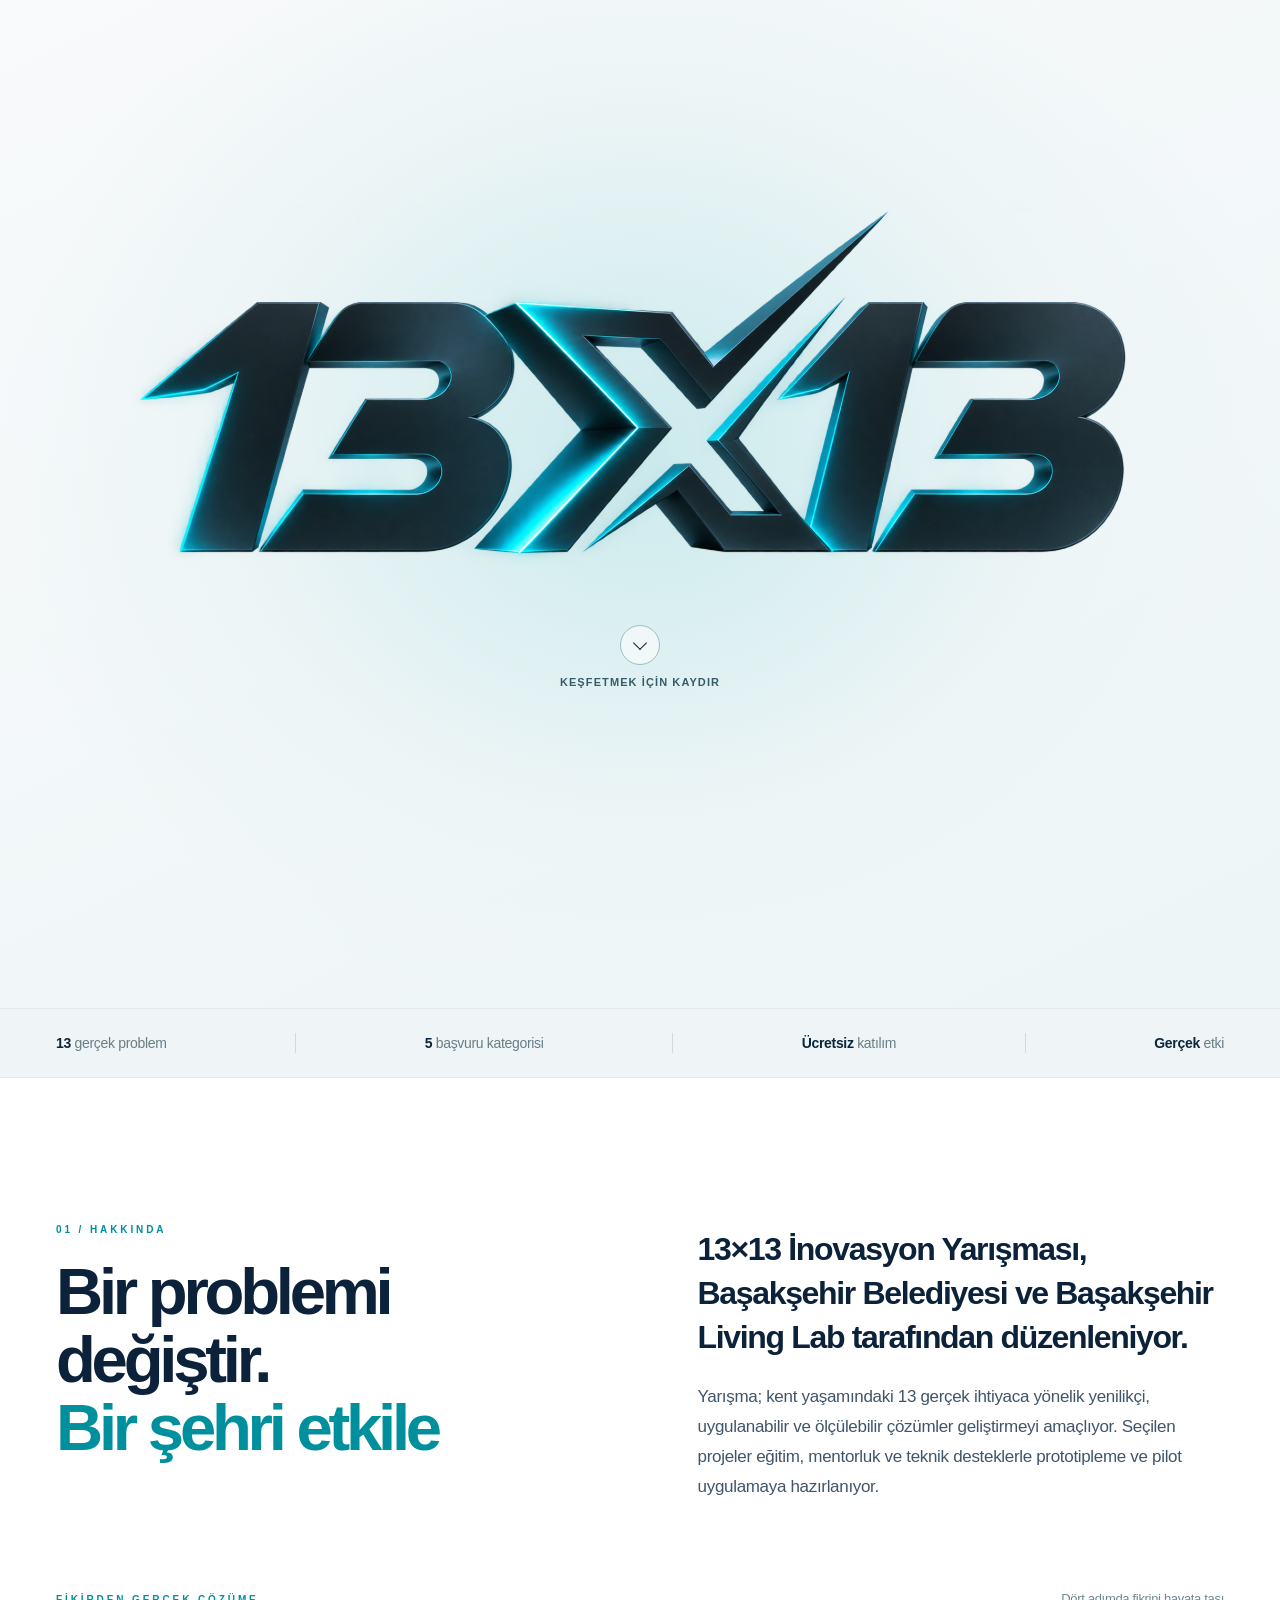
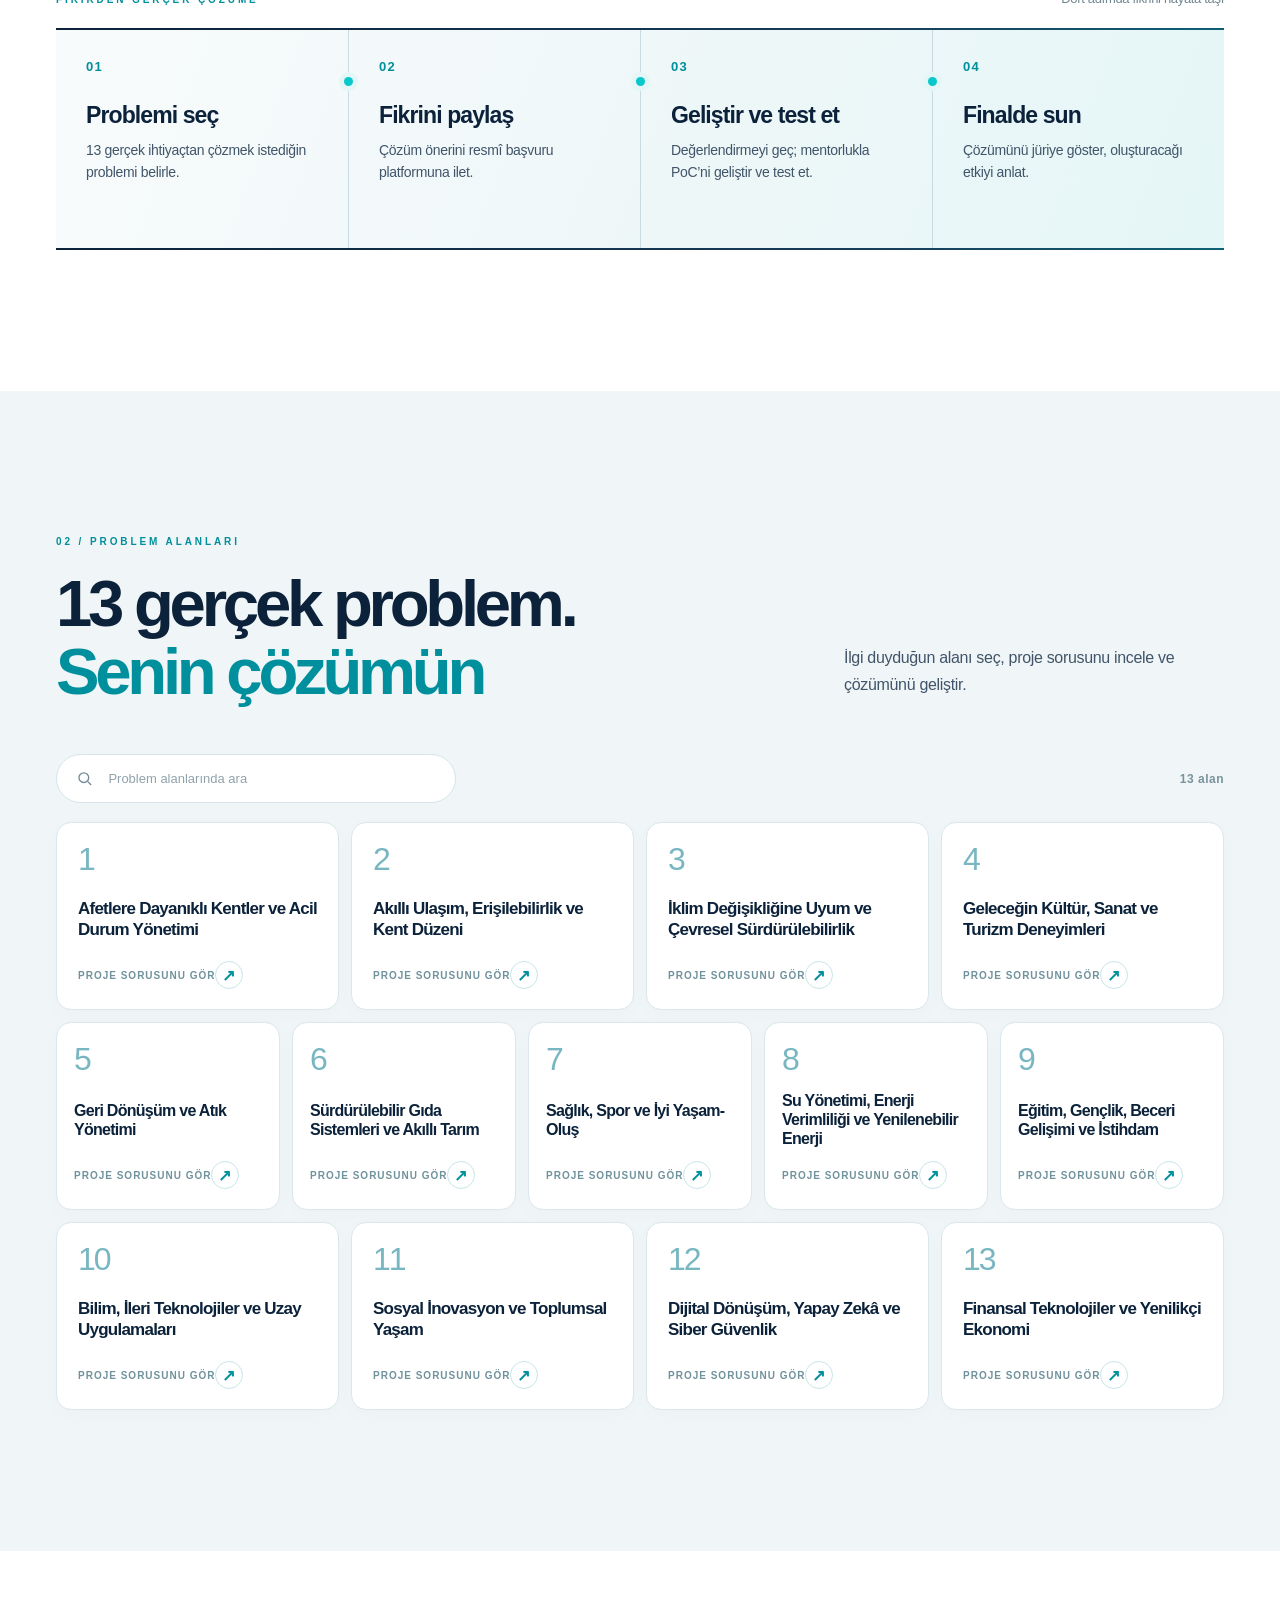
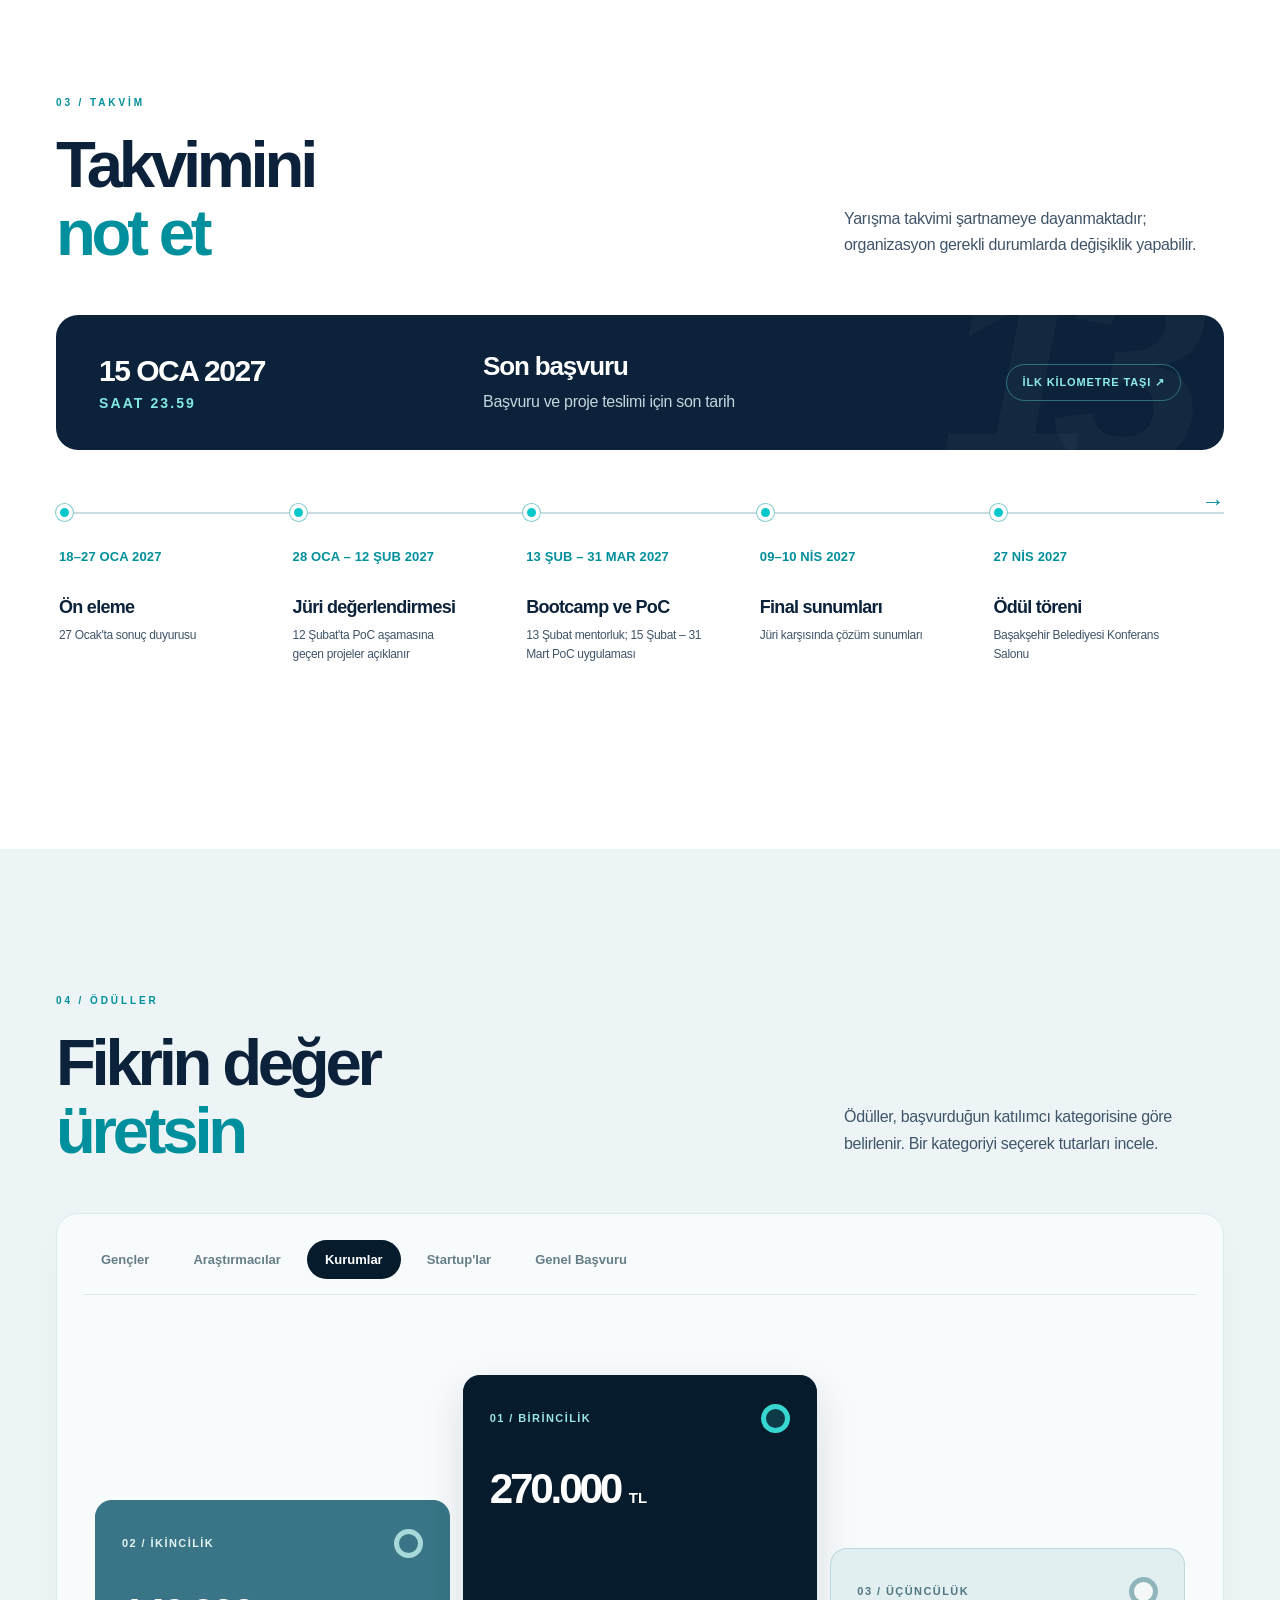
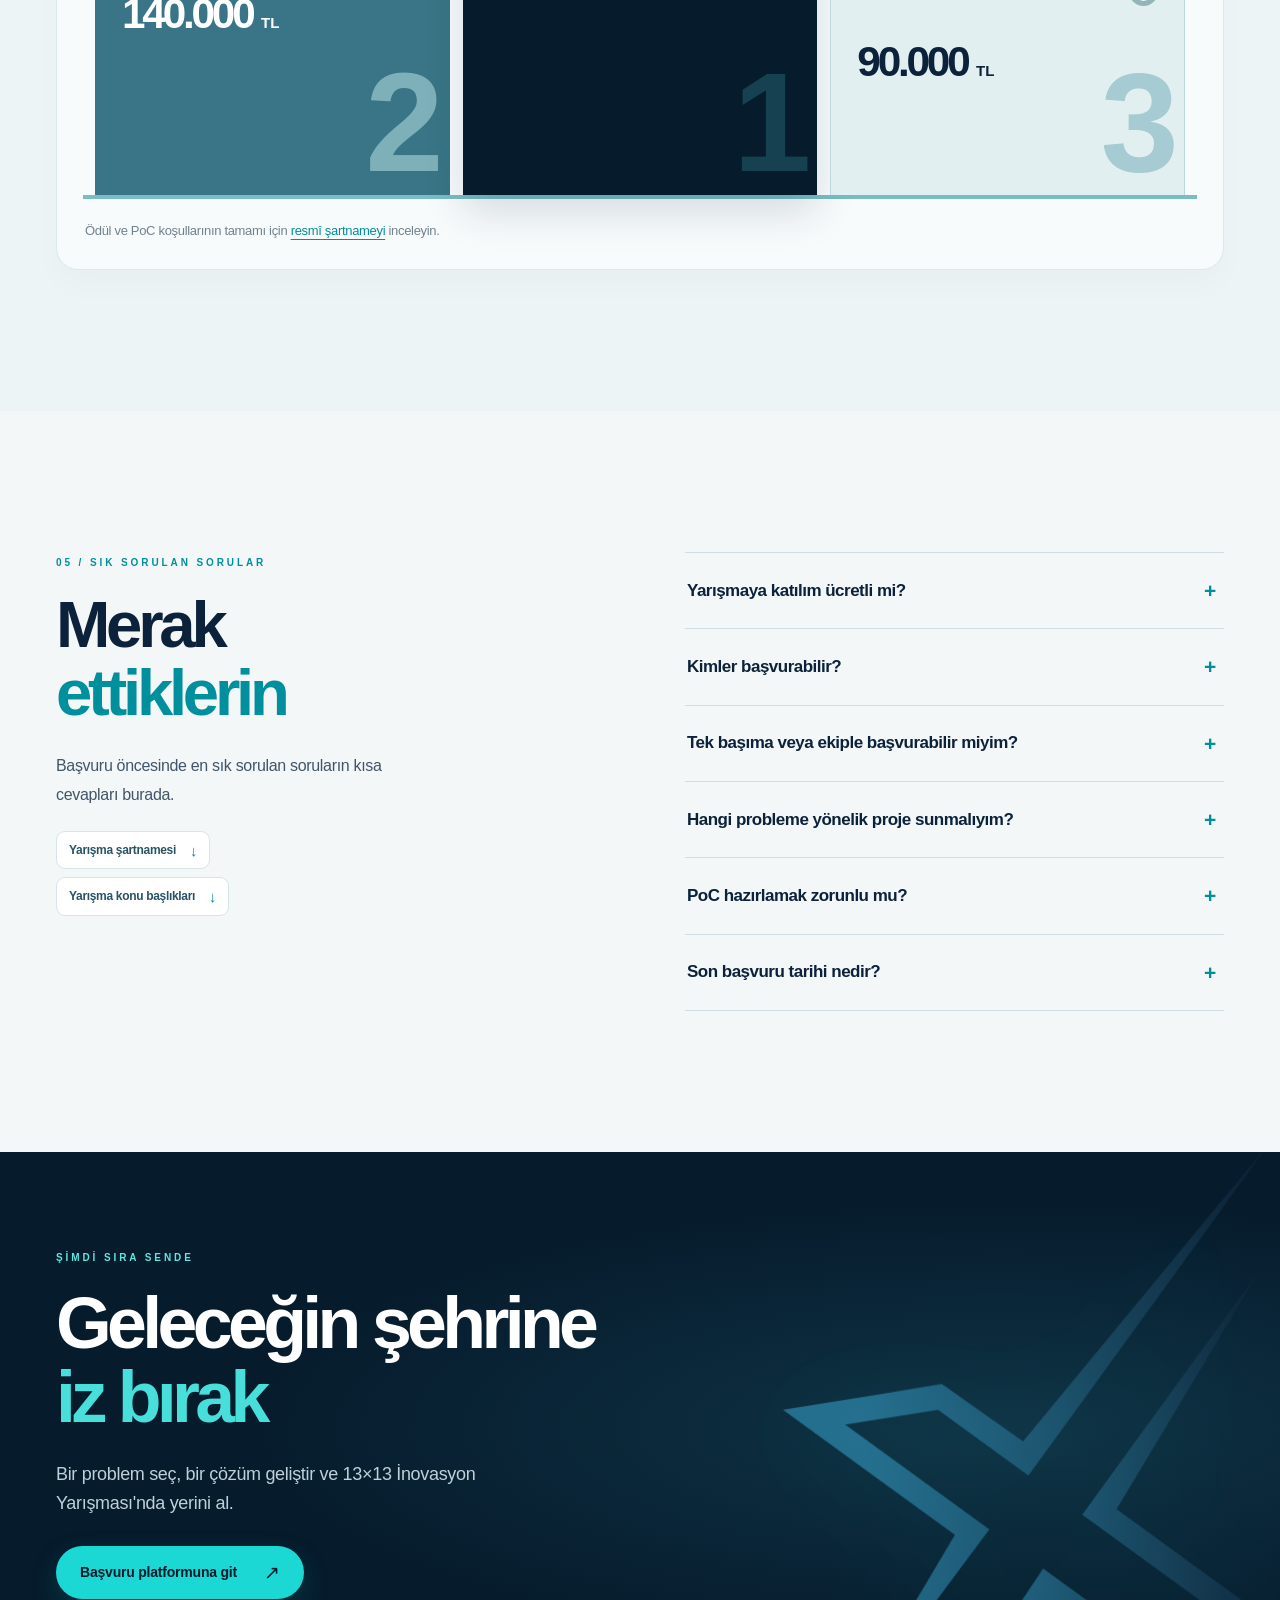
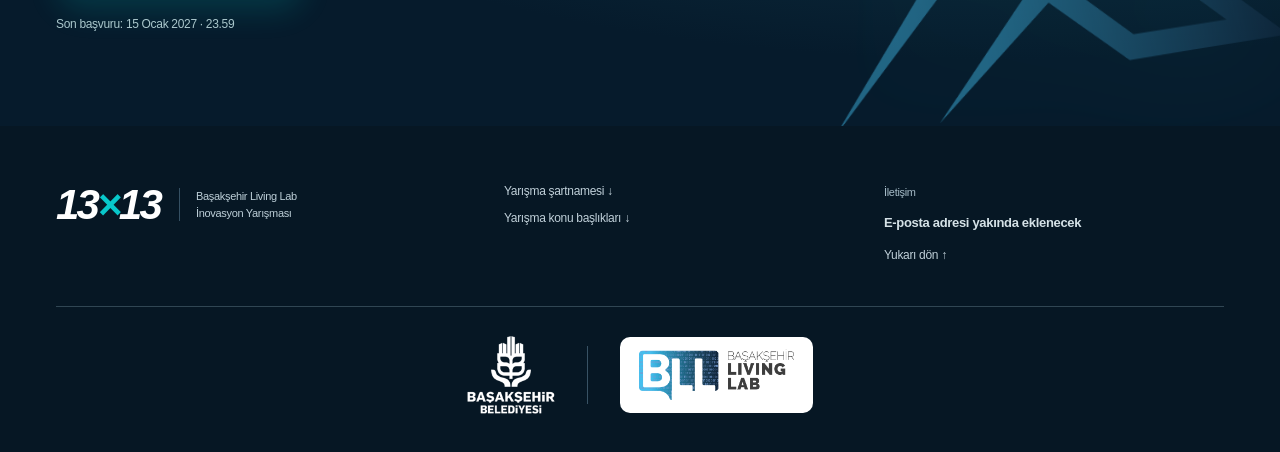
==== commit 609839be: "Arrange problem cards in balanced rows" ====
--- a/index.html
+++ b/index.html
@@ -193,7 +193,7 @@
   </footer>
 
   <dialog class="problem-dialog" id="problemDialog" aria-labelledby="dialogTitle">
-    <div class="dialog-inner"><div class="dialog-top"><span class="eyebrow" id="dialogNumber">PROBLEM / 01</span><button class="dialog-close" id="dialogClose" aria-label="Pencereyi kapat" type="button">×</button></div><h2 id="dialogTitle"></h2><div class="dialog-divider"></div><span class="dialog-label">PROJE SORUSU</span><p class="dialog-question" id="dialogQuestion"></p><div class="dialog-actions"><a class="button button-dark" href="assets/13x13-problem-alanlari.pdf" target="_blank" rel="noopener noreferrer">Detayları incele ↗</a></div></div>
+    <div class="dialog-inner"><div class="dialog-top"><span class="eyebrow" id="dialogNumber">PROBLEM / 1</span><button class="dialog-close" id="dialogClose" aria-label="Pencereyi kapat" type="button">×</button></div><h2 id="dialogTitle"></h2><div class="dialog-divider"></div><span class="dialog-label">PROJE SORUSU</span><p class="dialog-question" id="dialogQuestion"></p><div class="dialog-actions"><a class="button button-dark" href="assets/13x13-problem-alanlari.pdf" target="_blank" rel="noopener noreferrer">Detayları incele ↗</a></div></div>
   </dialog>
 </body>
 </html>
--- a/styles.css
+++ b/styles.css
@@ -183,16 +183,30 @@
 .about-flow-step p{font-size:14px;line-height:1.55;color:var(--ink-soft);margin:0;max-width:250px}
 @media(prefers-reduced-motion:reduce){.about-flow-track:before,.about-flow-track:after{animation:none}}
 
-/* Compact four-column presentation, with every problem visible at once. */
-.problem-grid{grid-template-columns:repeat(4,minmax(0,1fr));gap:12px}
-.problem-card{min-height:172px;padding:20px 21px;border-radius:15px}
+/* 13 problems in balanced rows: four, five, then four. */
+.problem-grid{grid-template-columns:repeat(20,minmax(0,1fr));gap:12px}
+.problem-card{grid-column:span 5;min-height:188px;padding:20px 21px;border-radius:15px}
+.problem-card:nth-child(n+5):nth-child(-n+9){grid-column:span 4;padding-inline:17px}
 .problem-number{font-size:32px;letter-spacing:-2px}
 .problem-card h3{font-size:17px;line-height:1.2;margin:14px 0 11px}
+.problem-card:nth-child(n+5):nth-child(-n+9) h3{font-size:16px}
 .problem-bottom{font-size:10px}
 .card-arrow{width:28px;height:28px;font-size:16px}
-@media(max-width:1100px){.problem-grid{grid-template-columns:repeat(3,minmax(0,1fr))}}
-@media(max-width:800px){.problem-grid{grid-template-columns:repeat(2,minmax(0,1fr))}}
-@media(max-width:540px){.problem-grid{grid-template-columns:1fr}}
+@media(max-width:1100px){
+  .problem-grid{grid-template-columns:repeat(12,minmax(0,1fr))}
+  .problem-card,.problem-card:nth-child(n+5):nth-child(-n+9){grid-column:span 4;padding-inline:21px}
+  .problem-card:nth-child(n+4):nth-child(-n+7){grid-column:span 3;padding-inline:17px}
+}
+@media(max-width:800px){
+  .problem-grid{grid-template-columns:repeat(2,minmax(0,1fr))}
+  .problem-card,.problem-card:nth-child(n+5):nth-child(-n+9),.problem-card:nth-child(n+4):nth-child(-n+7){grid-column:span 1;padding-inline:21px}
+  .problem-card:last-child{grid-column:span 2}
+  .problem-card:nth-child(n+5):nth-child(-n+9) h3{font-size:17px}
+}
+@media(max-width:540px){
+  .problem-grid{grid-template-columns:1fr}
+  .problem-card:last-child{grid-column:span 1}
+}
 
 @media(max-width:900px){
   .timeline-feature{grid-template-columns:1fr 1fr;gap:20px}
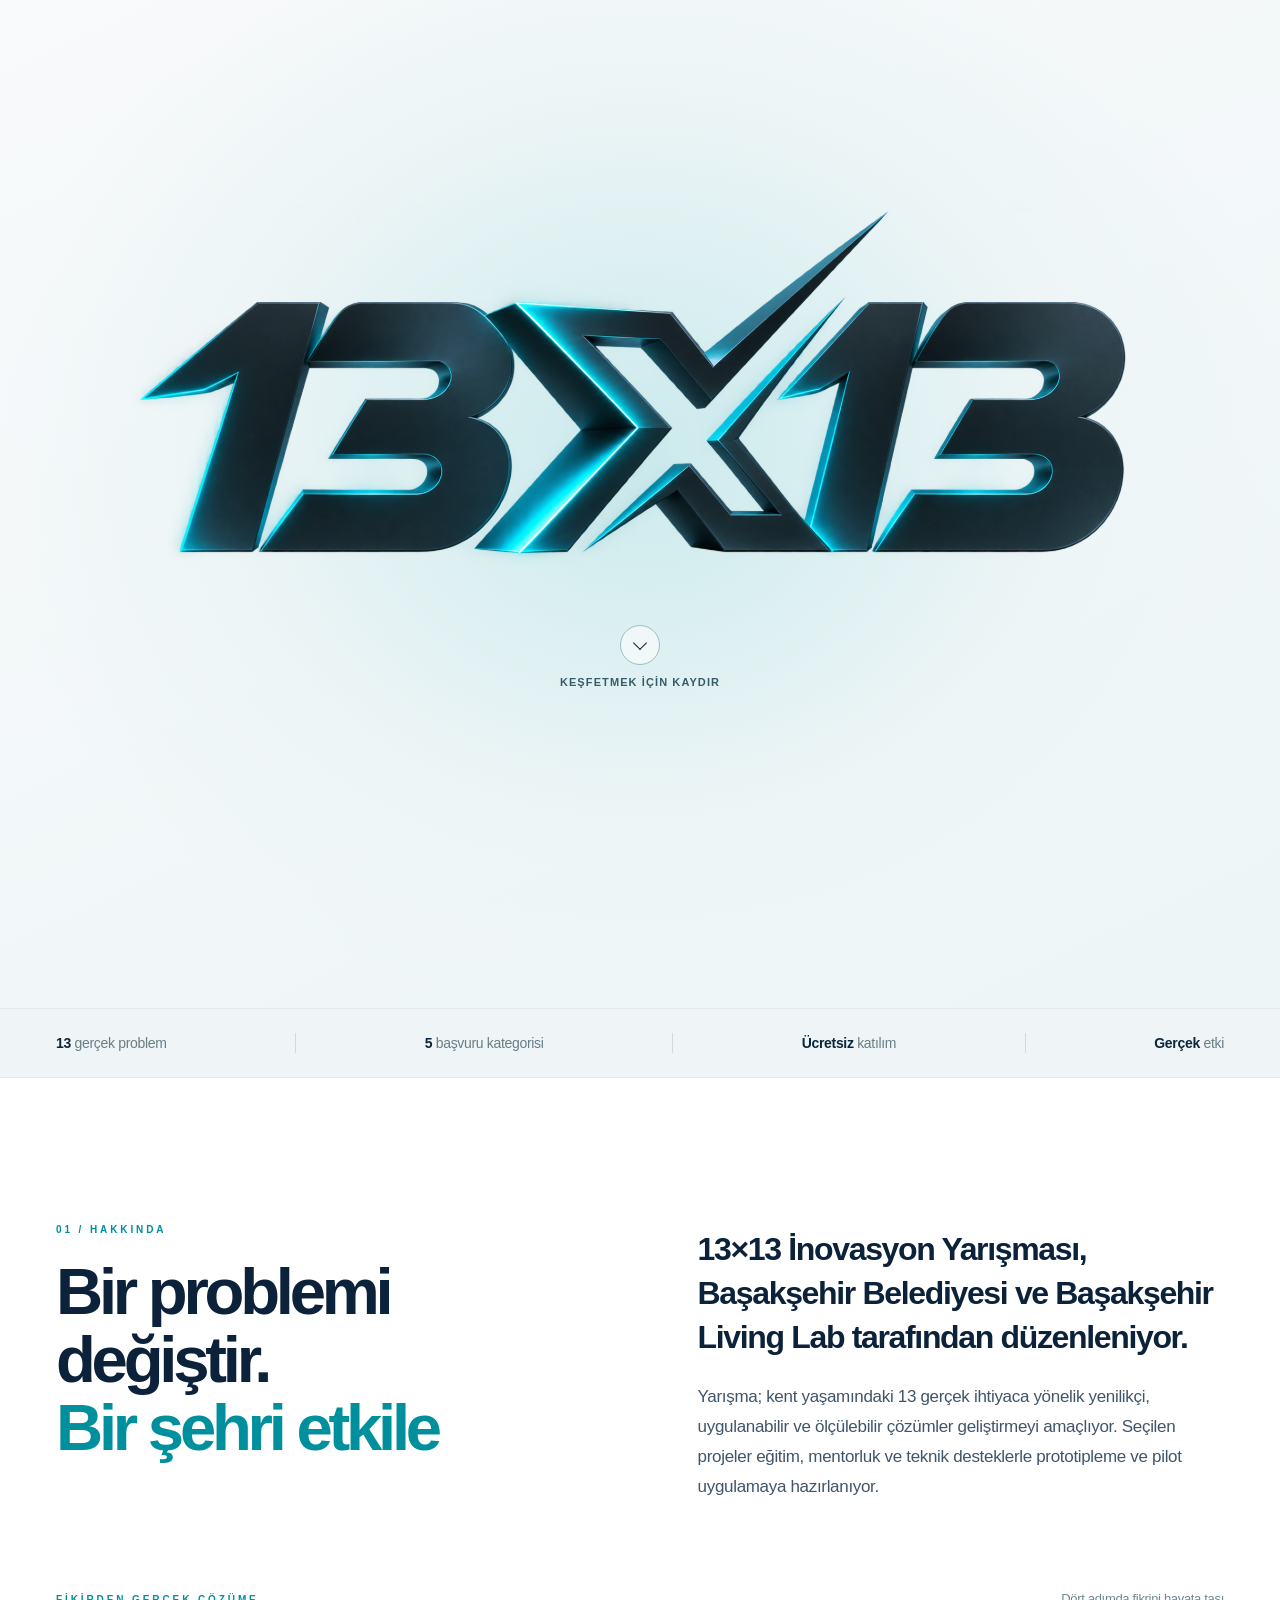
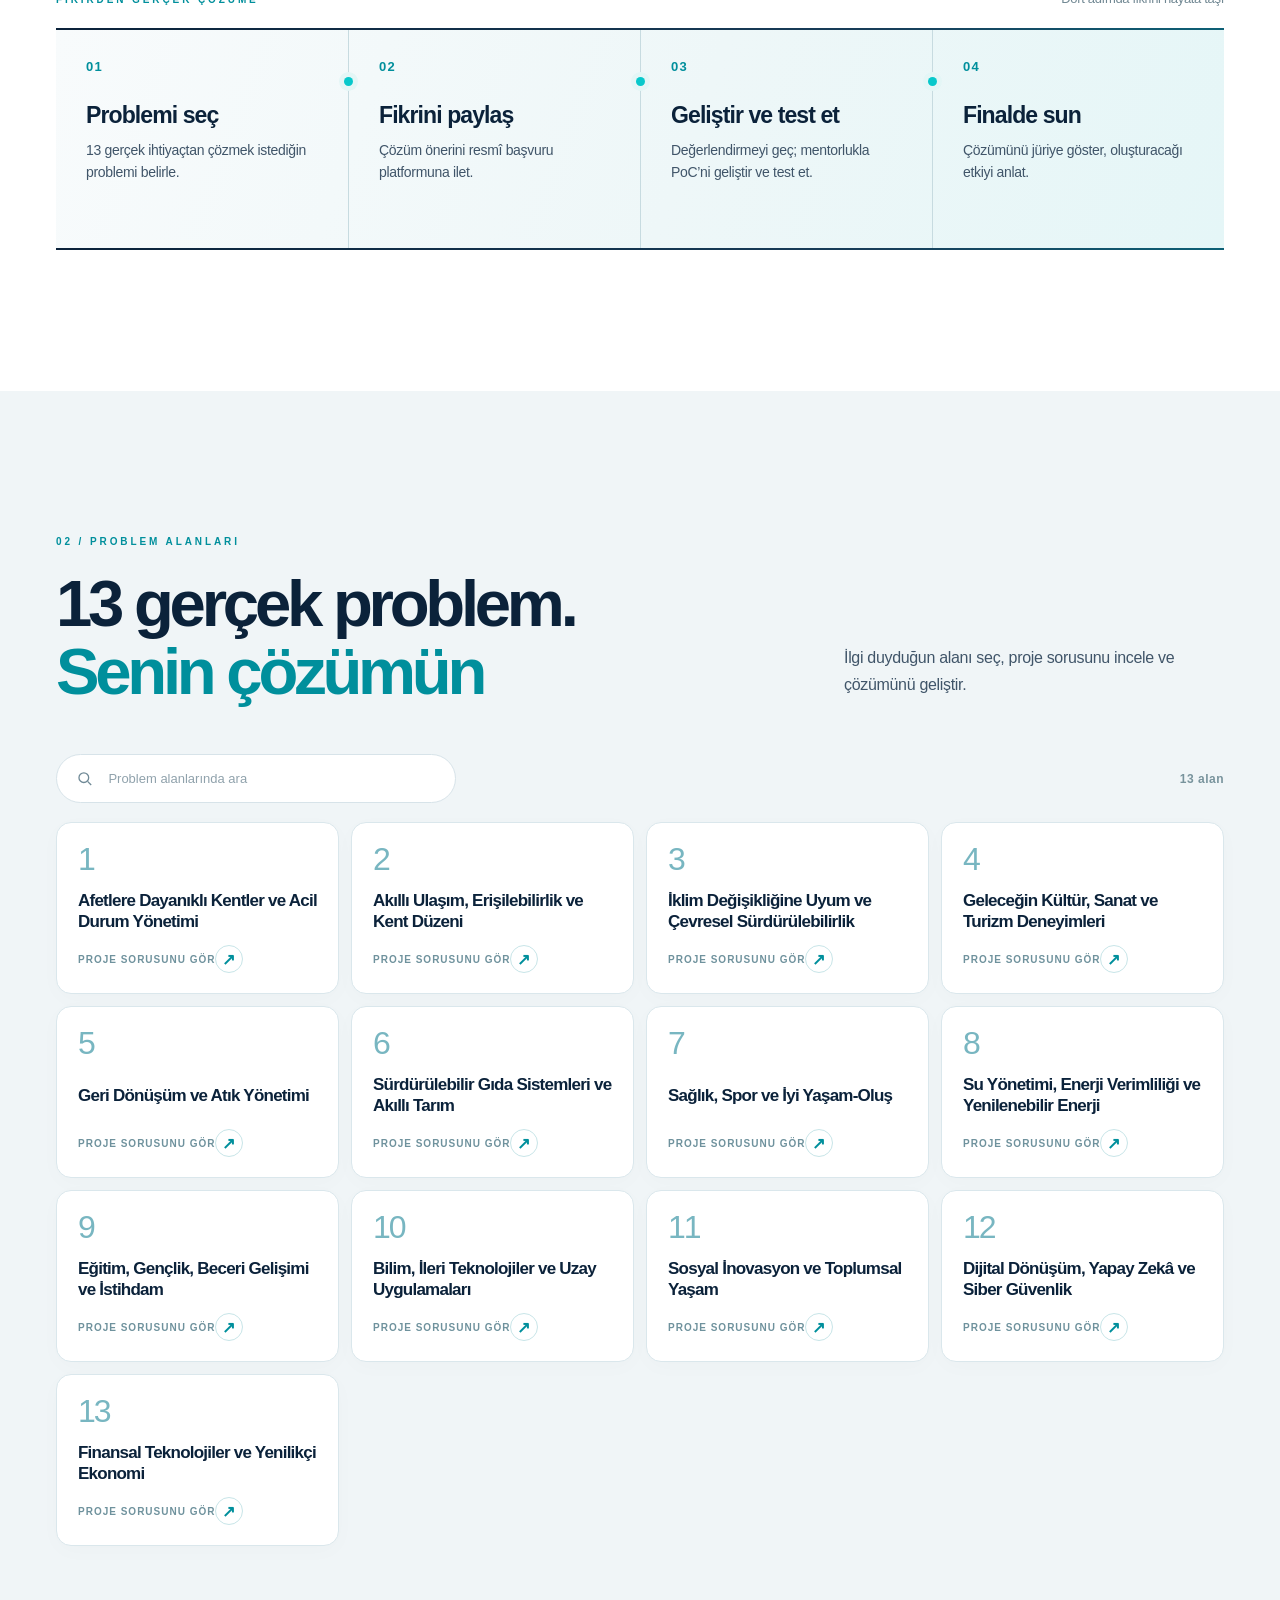
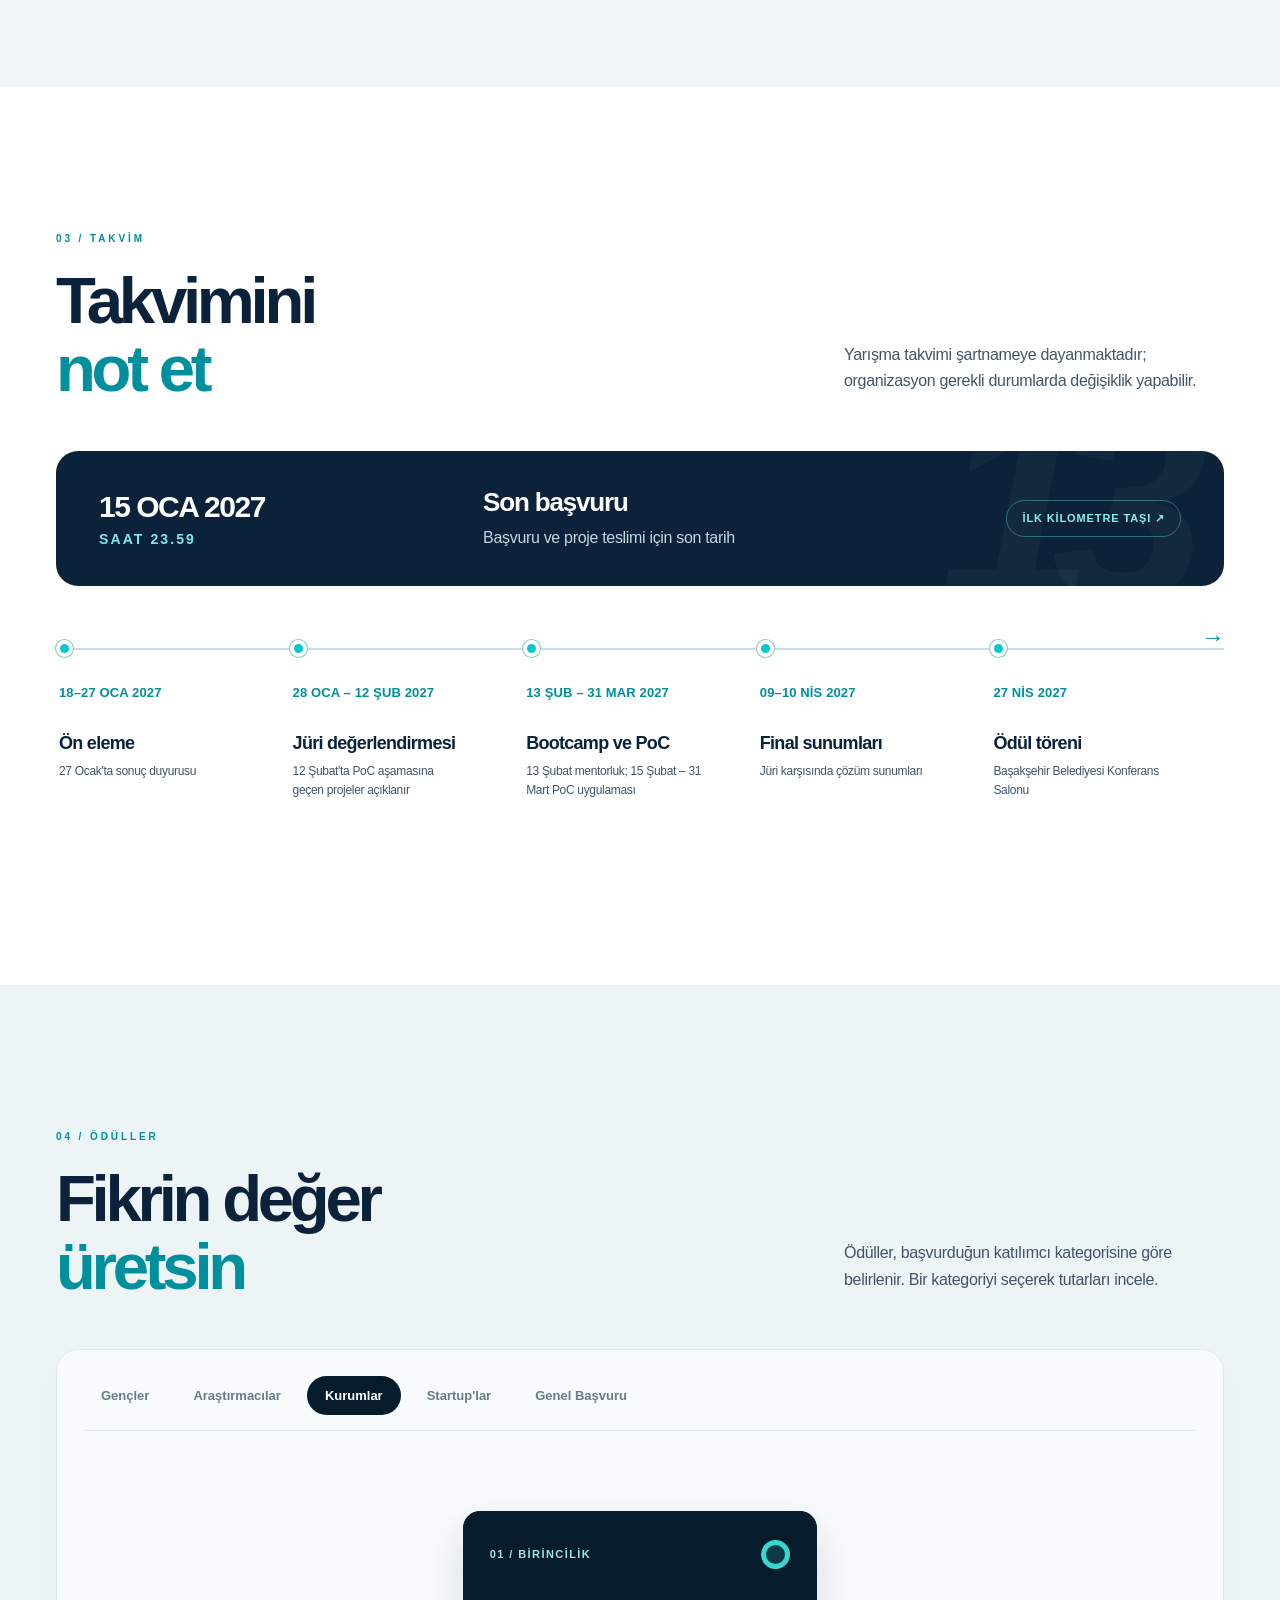
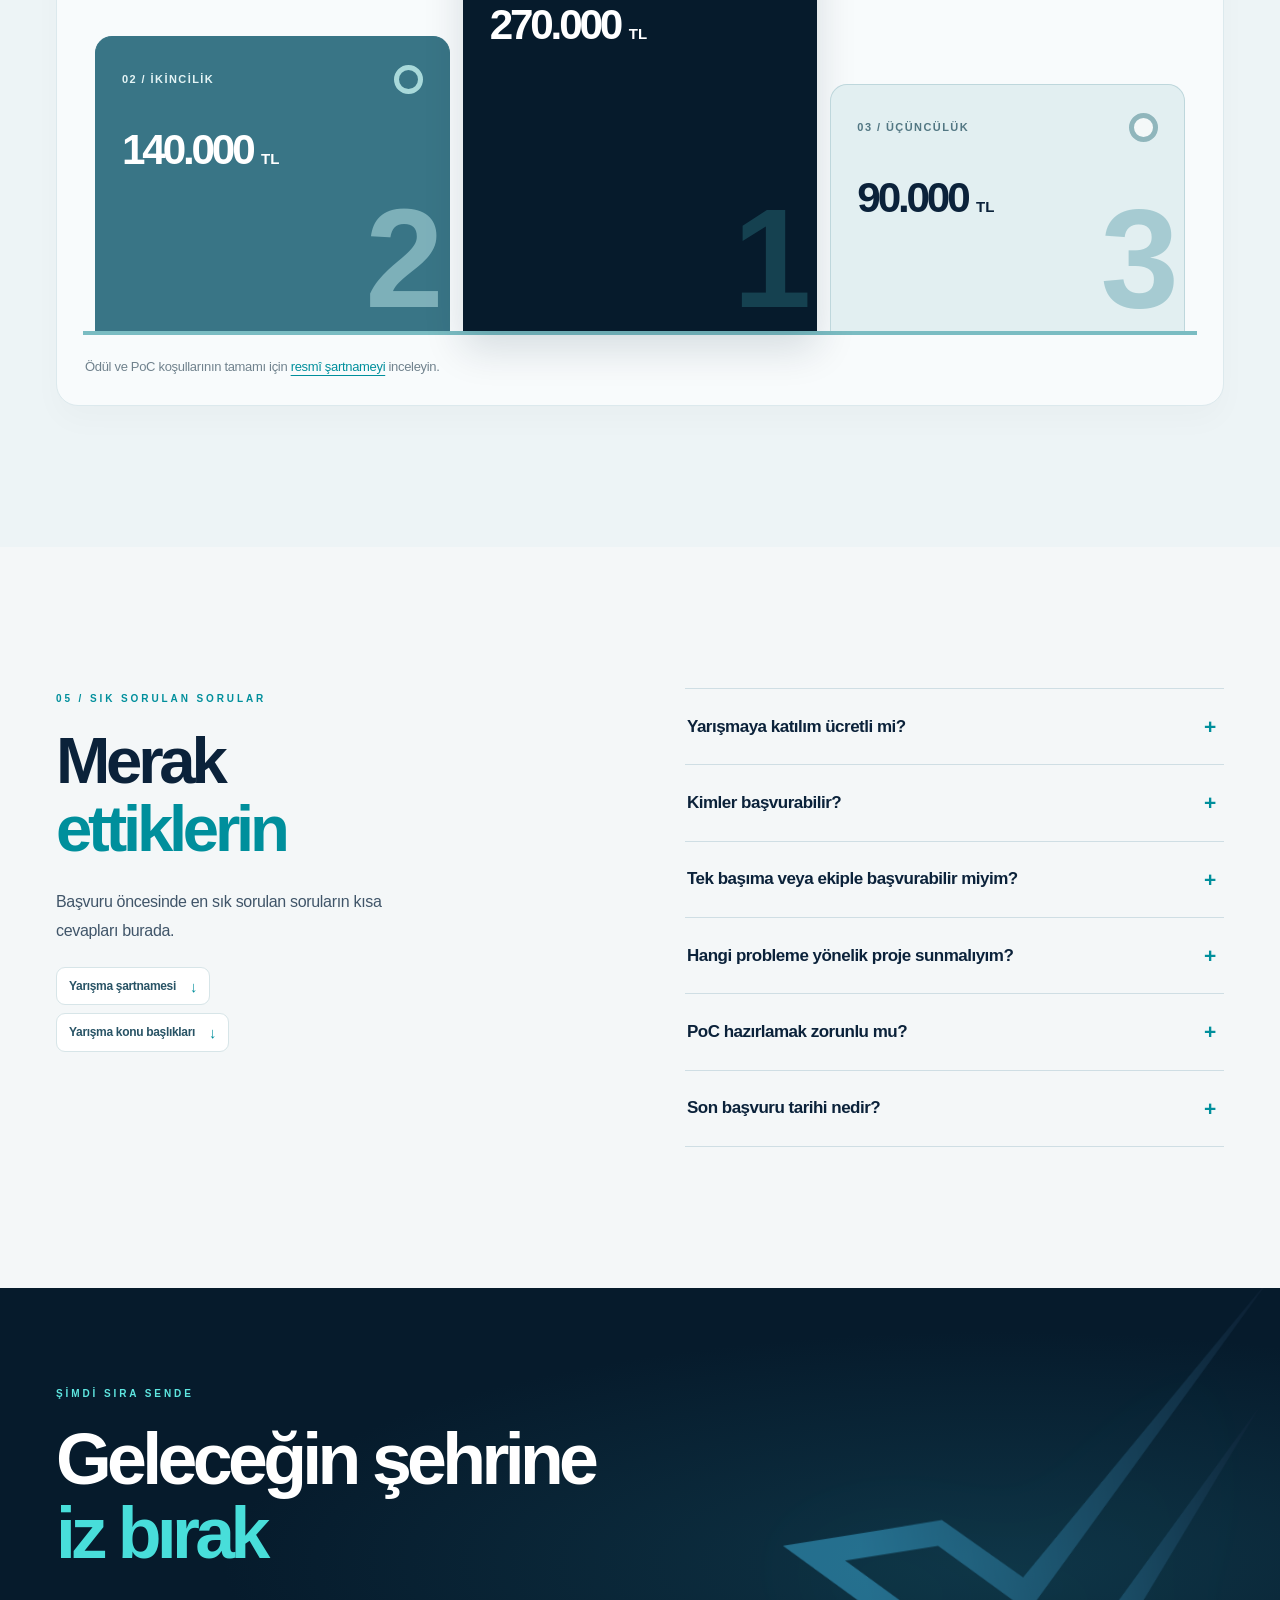
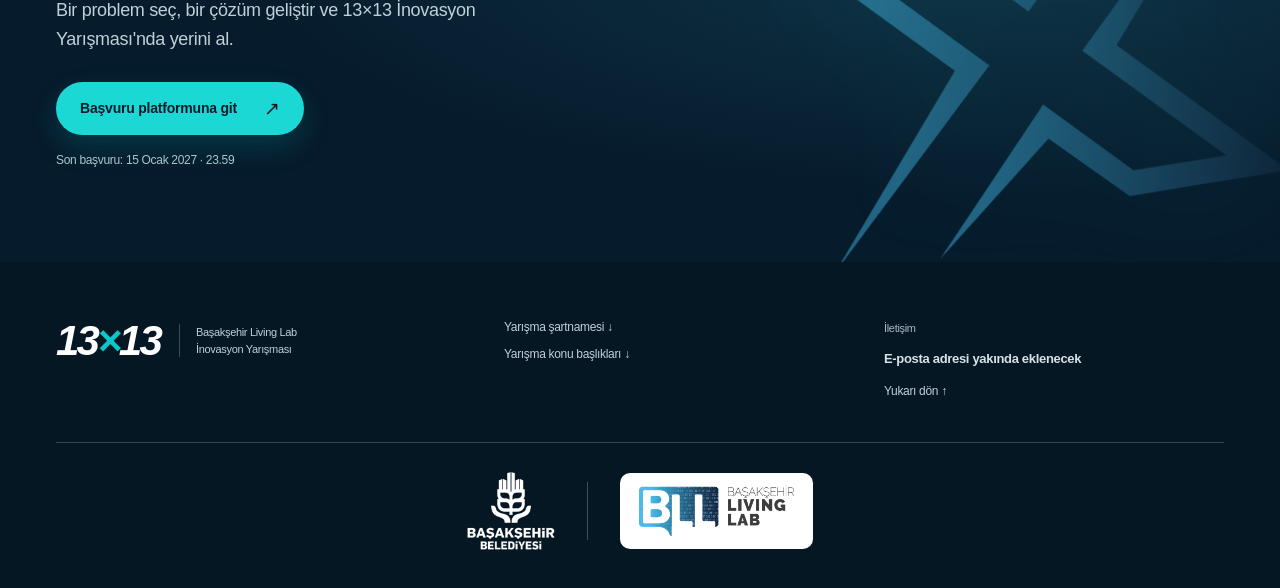
==== commit 3e6a3700: "Revert 4-5-4 problem card layout" ====
--- a/index.html
+++ b/index.html
@@ -193,7 +193,7 @@
   </footer>
 
   <dialog class="problem-dialog" id="problemDialog" aria-labelledby="dialogTitle">
-    <div class="dialog-inner"><div class="dialog-top"><span class="eyebrow" id="dialogNumber">PROBLEM / 1</span><button class="dialog-close" id="dialogClose" aria-label="Pencereyi kapat" type="button">×</button></div><h2 id="dialogTitle"></h2><div class="dialog-divider"></div><span class="dialog-label">PROJE SORUSU</span><p class="dialog-question" id="dialogQuestion"></p><div class="dialog-actions"><a class="button button-dark" href="assets/13x13-problem-alanlari.pdf" target="_blank" rel="noopener noreferrer">Detayları incele ↗</a></div></div>
+    <div class="dialog-inner"><div class="dialog-top"><span class="eyebrow" id="dialogNumber">PROBLEM / 01</span><button class="dialog-close" id="dialogClose" aria-label="Pencereyi kapat" type="button">×</button></div><h2 id="dialogTitle"></h2><div class="dialog-divider"></div><span class="dialog-label">PROJE SORUSU</span><p class="dialog-question" id="dialogQuestion"></p><div class="dialog-actions"><a class="button button-dark" href="assets/13x13-problem-alanlari.pdf" target="_blank" rel="noopener noreferrer">Detayları incele ↗</a></div></div>
   </dialog>
 </body>
 </html>
--- a/styles.css
+++ b/styles.css
@@ -183,30 +183,16 @@
 .about-flow-step p{font-size:14px;line-height:1.55;color:var(--ink-soft);margin:0;max-width:250px}
 @media(prefers-reduced-motion:reduce){.about-flow-track:before,.about-flow-track:after{animation:none}}
 
-/* 13 problems in balanced rows: four, five, then four. */
-.problem-grid{grid-template-columns:repeat(20,minmax(0,1fr));gap:12px}
-.problem-card{grid-column:span 5;min-height:188px;padding:20px 21px;border-radius:15px}
-.problem-card:nth-child(n+5):nth-child(-n+9){grid-column:span 4;padding-inline:17px}
+/* Compact four-column presentation, with every problem visible at once. */
+.problem-grid{grid-template-columns:repeat(4,minmax(0,1fr));gap:12px}
+.problem-card{min-height:172px;padding:20px 21px;border-radius:15px}
 .problem-number{font-size:32px;letter-spacing:-2px}
 .problem-card h3{font-size:17px;line-height:1.2;margin:14px 0 11px}
-.problem-card:nth-child(n+5):nth-child(-n+9) h3{font-size:16px}
 .problem-bottom{font-size:10px}
 .card-arrow{width:28px;height:28px;font-size:16px}
-@media(max-width:1100px){
-  .problem-grid{grid-template-columns:repeat(12,minmax(0,1fr))}
-  .problem-card,.problem-card:nth-child(n+5):nth-child(-n+9){grid-column:span 4;padding-inline:21px}
-  .problem-card:nth-child(n+4):nth-child(-n+7){grid-column:span 3;padding-inline:17px}
-}
-@media(max-width:800px){
-  .problem-grid{grid-template-columns:repeat(2,minmax(0,1fr))}
-  .problem-card,.problem-card:nth-child(n+5):nth-child(-n+9),.problem-card:nth-child(n+4):nth-child(-n+7){grid-column:span 1;padding-inline:21px}
-  .problem-card:last-child{grid-column:span 2}
-  .problem-card:nth-child(n+5):nth-child(-n+9) h3{font-size:17px}
-}
-@media(max-width:540px){
-  .problem-grid{grid-template-columns:1fr}
-  .problem-card:last-child{grid-column:span 1}
-}
+@media(max-width:1100px){.problem-grid{grid-template-columns:repeat(3,minmax(0,1fr))}}
+@media(max-width:800px){.problem-grid{grid-template-columns:repeat(2,minmax(0,1fr))}}
+@media(max-width:540px){.problem-grid{grid-template-columns:1fr}}
 
 @media(max-width:900px){
   .timeline-feature{grid-template-columns:1fr 1fr;gap:20px}
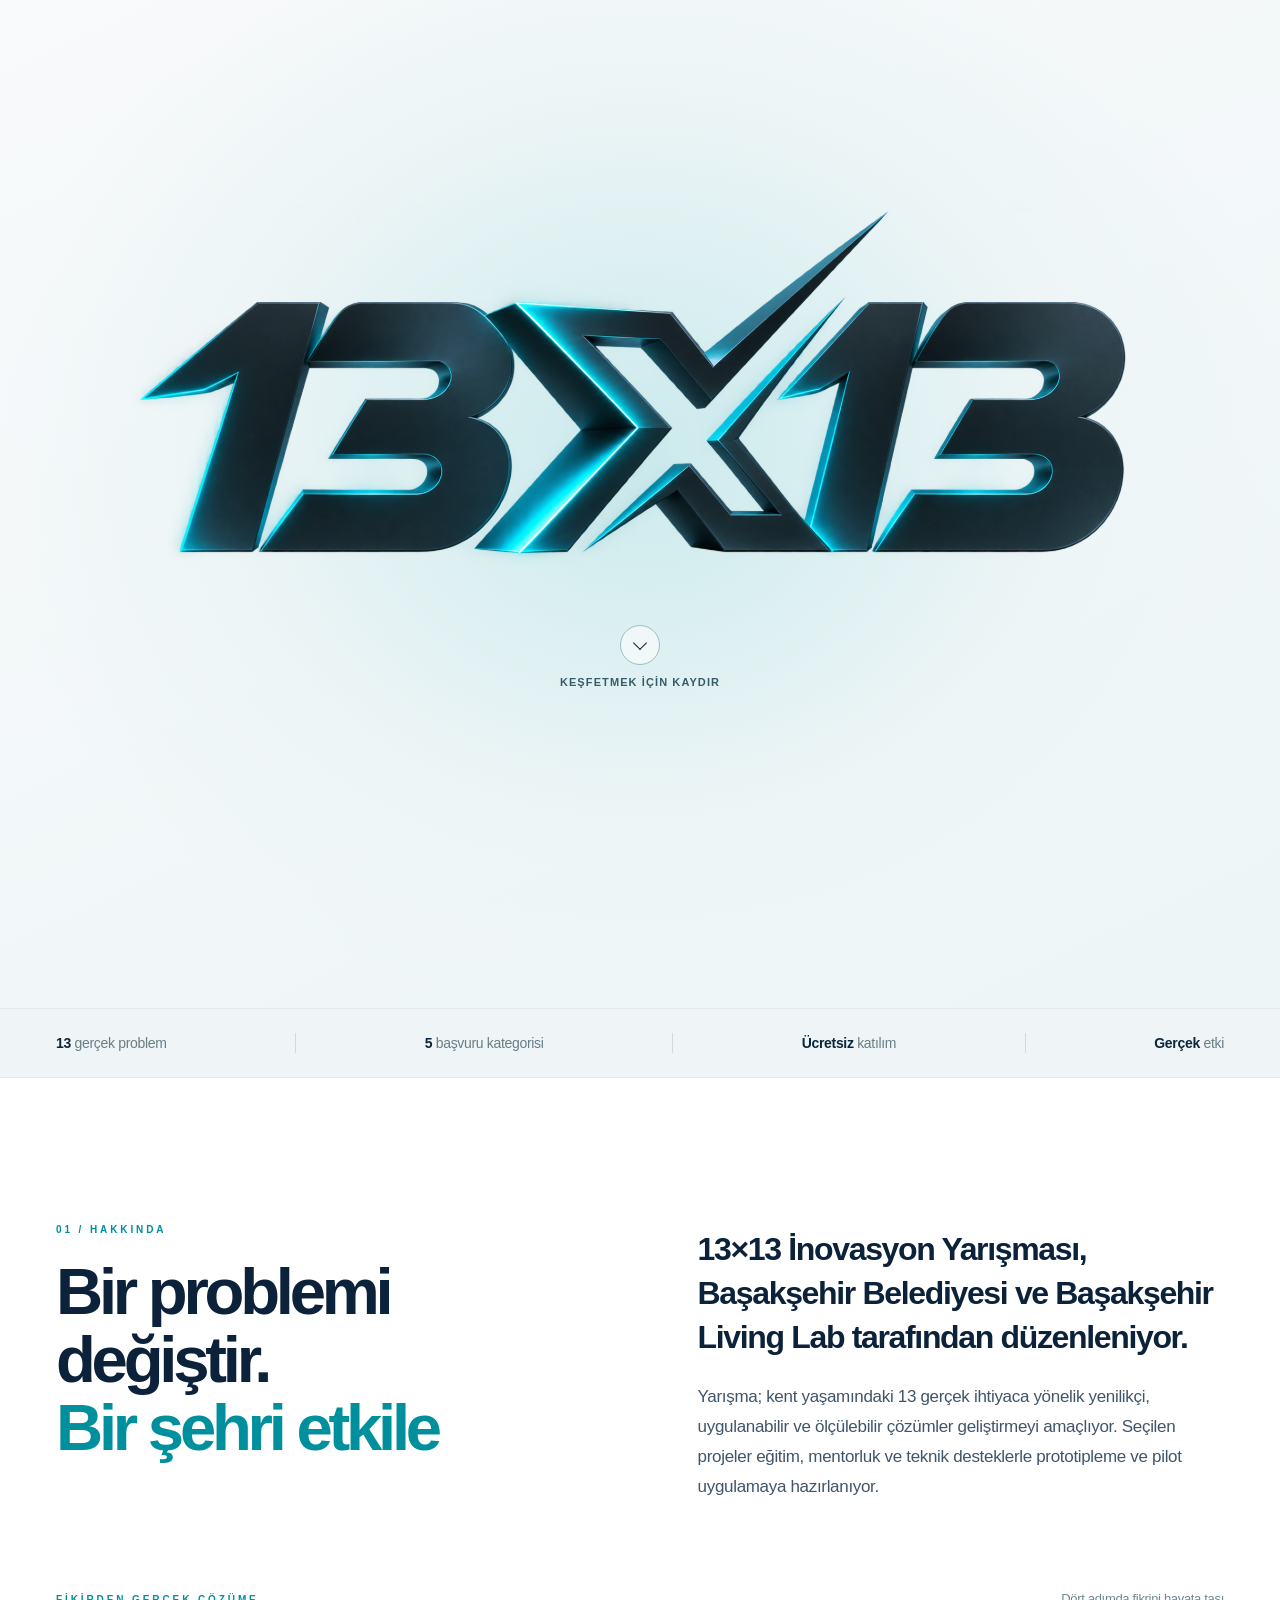
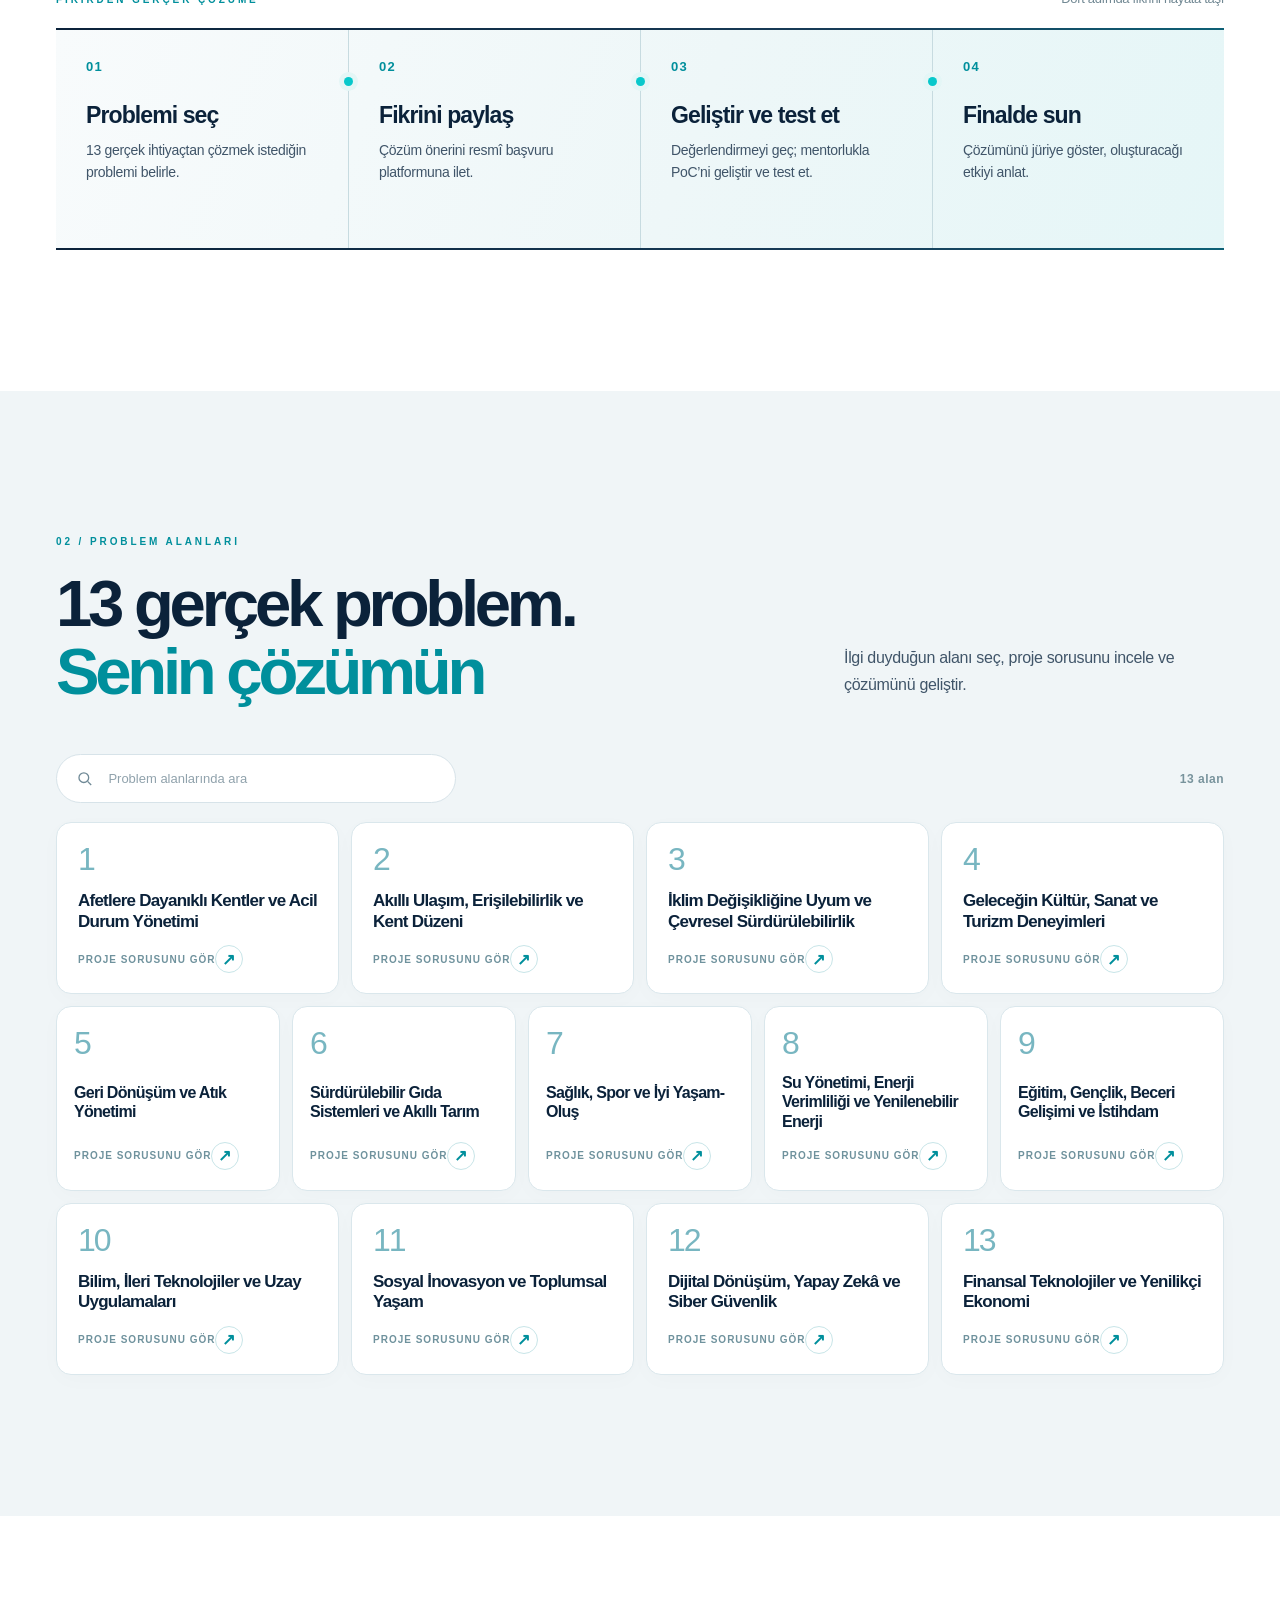
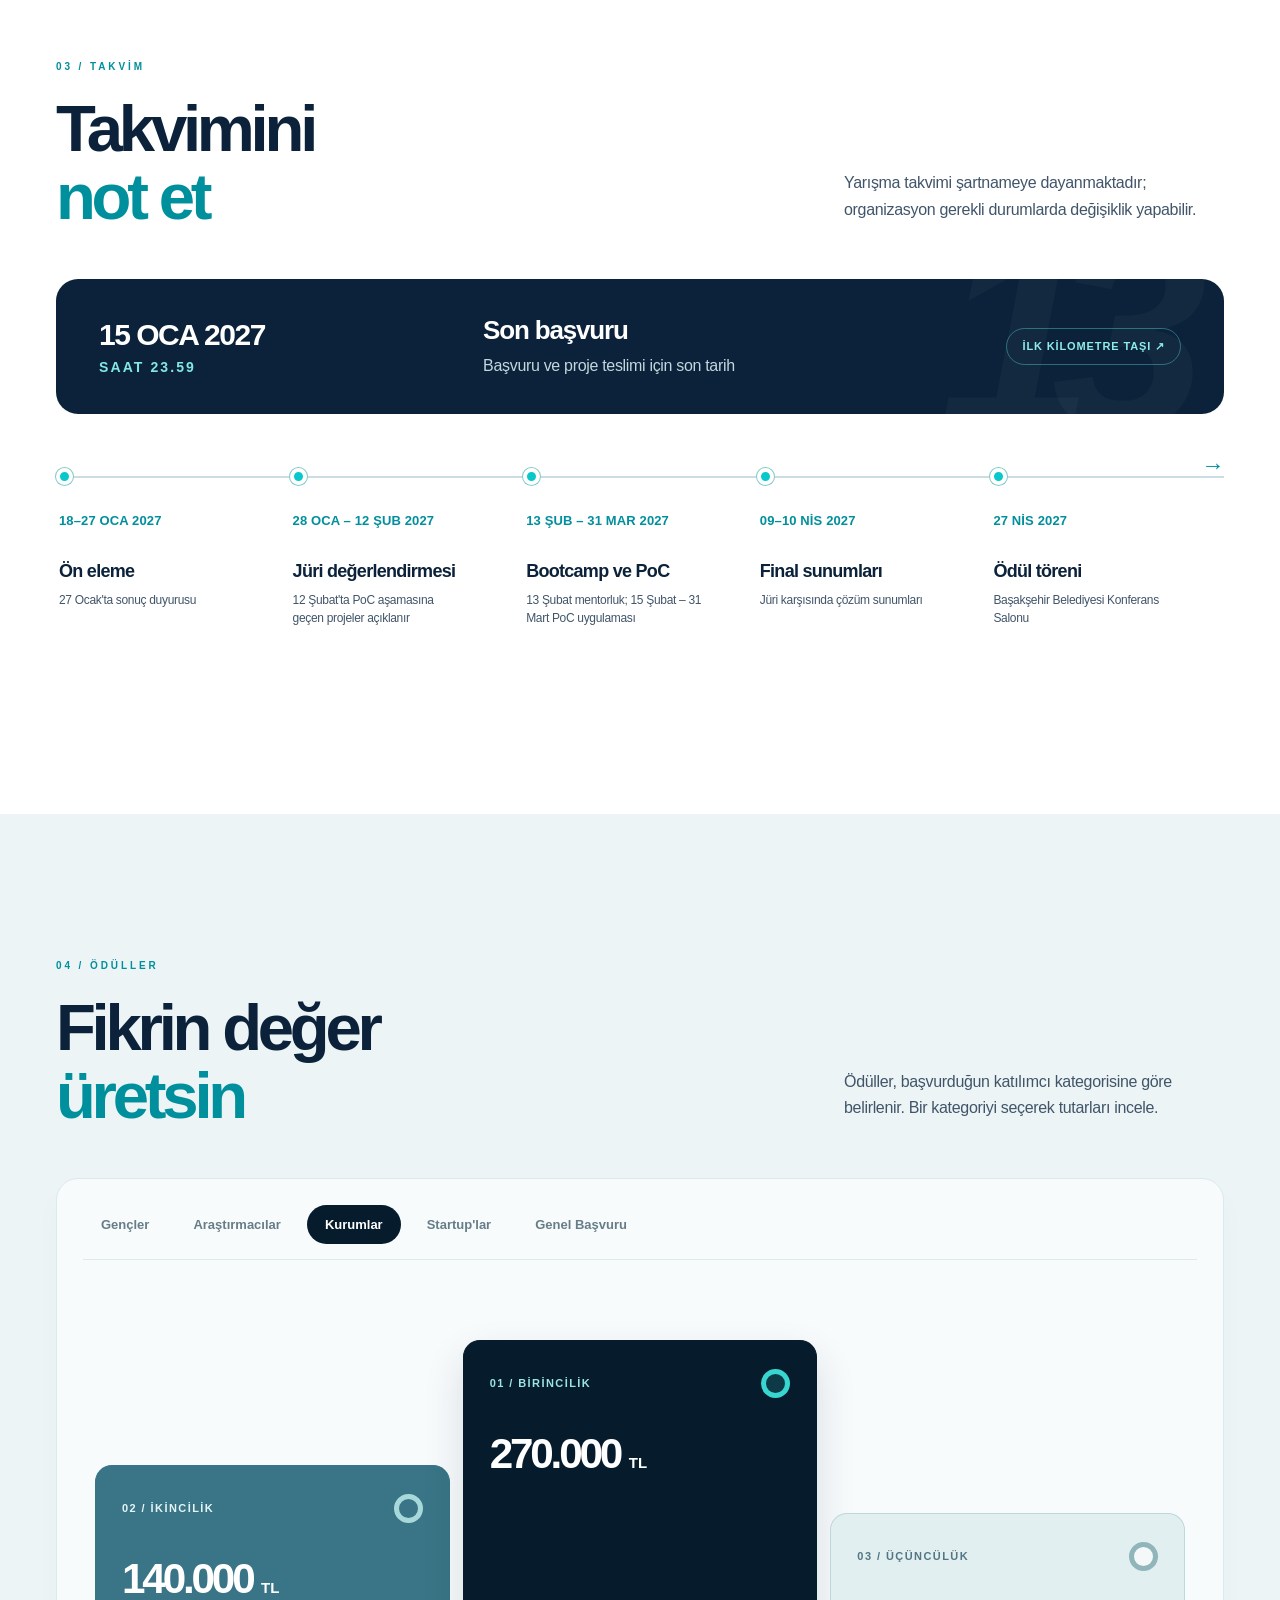
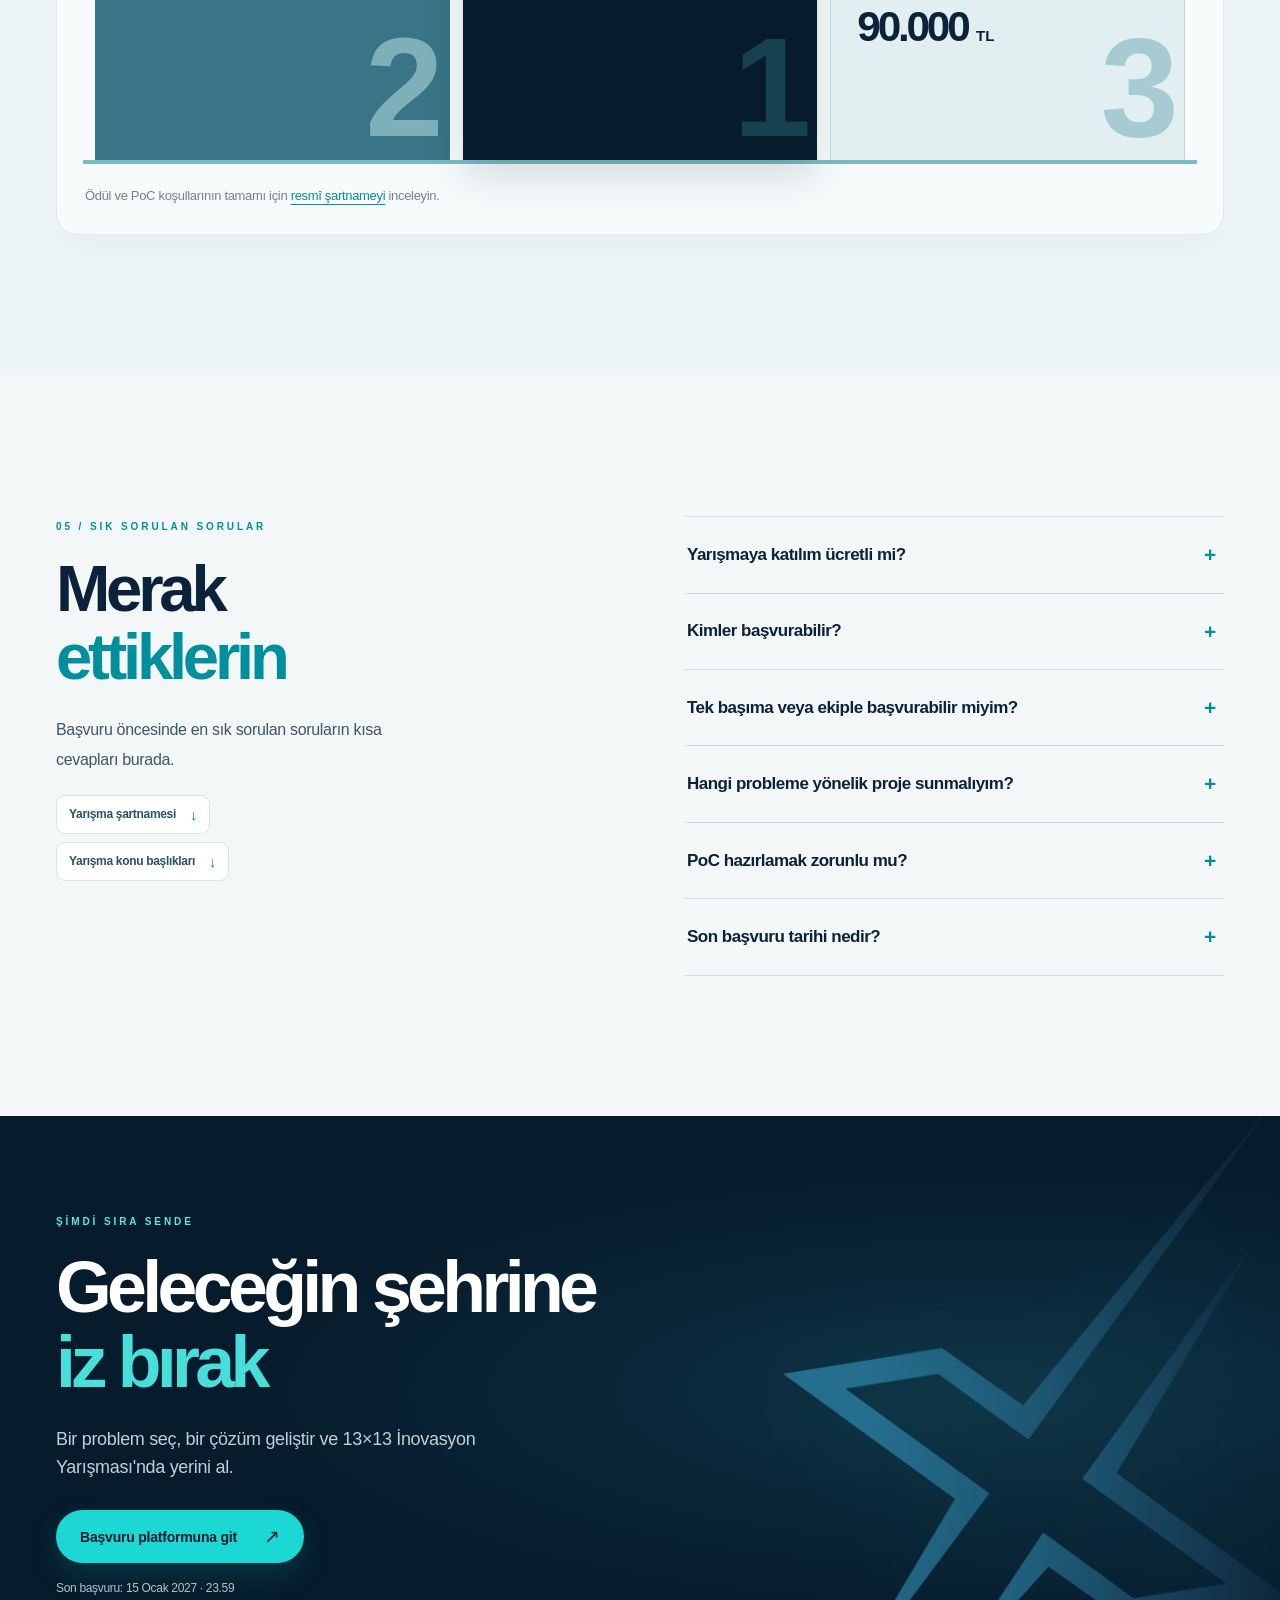
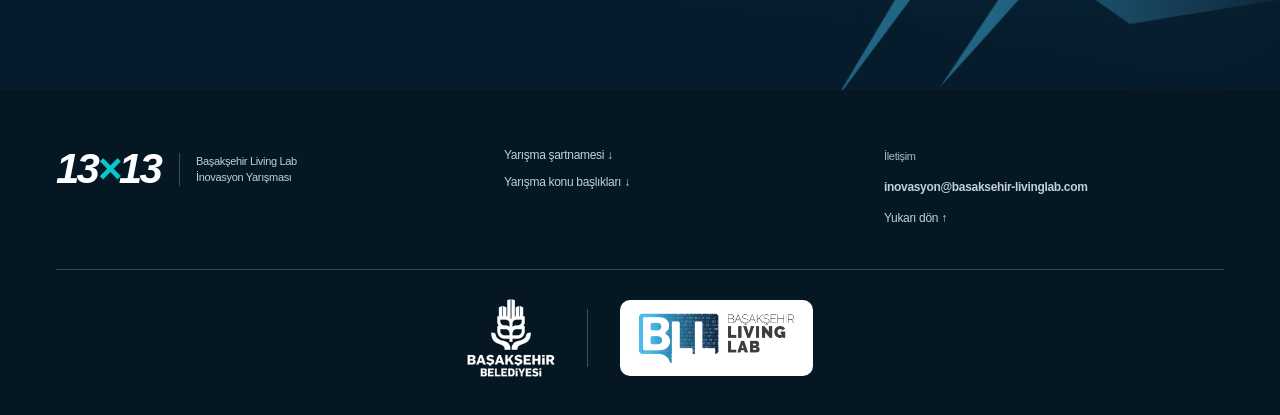
==== commit 8b1c2ecc: "Link BLL logo to home and add contact email" ====
--- a/index.html
+++ b/index.html
@@ -16,7 +16,7 @@
   <div class="scroll-progress" id="scrollProgress" aria-hidden="true"></div>
   <header class="site-header" id="siteHeader">
     <div class="header-inner container">
-      <a href="#anasayfa" class="brand" aria-label="Başakşehir Living Lab ana sayfa"><img class="brand-logo" src="assets/bll-logo-yatay.png" alt="Başakşehir Living Lab" width="561" height="182"></a>
+      <a href="https://basaksehirlivinglab.com/" class="brand" aria-label="Başakşehir Living Lab ana sayfa"><img class="brand-logo" src="assets/bll-logo-yatay.png" alt="Başakşehir Living Lab" width="561" height="182"></a>
       <button class="mobile-menu-btn" id="menuToggle" aria-controls="mainNav" aria-expanded="false" aria-label="Menüyü aç"><span></span><span></span></button>
       <nav class="main-nav" id="mainNav" aria-label="Ana menü">
         <a href="#hakkinda">Hakkında</a>
@@ -148,7 +148,7 @@
               <span class="award-rank" aria-hidden="true">3</span>
             </div>
           </div>
-          <p class="award-footnote">Ödül ve PoC koşullarının tamamı için <a href="assets/13x13-yarisma-sartnamesi.pdf" download="13x13-yarisma-sartnamesi.pdf">resmî şartnameyi</a> inceleyin.</p>
+          <p class="award-footnote">Ödül ve PoC koşullarının tamamı için <a href="assets/13x13-yarisma-sartnamesi.pdf" target="_blank" rel="noopener noreferrer">resmî şartnameyi</a> inceleyin.</p>
         </div>
       </div>
     </section>
@@ -186,7 +186,7 @@
       <div class="footer-layout">
         <div class="footer-brand"><a href="#anasayfa">13<span>×</span>13</a><small>Başakşehir Living Lab<br>İnovasyon Yarışması</small></div>
         <div class="footer-links"><a href="assets/13x13-yarisma-sartnamesi.pdf" download="13x13-yarisma-sartnamesi.pdf">Yarışma şartnamesi ↓</a><a href="assets/13x13-problem-alanlari.pdf" download="13x13-problem-alanlari.pdf">Yarışma konu başlıkları ↓</a></div>
-        <div class="footer-meta"><span>İletişim</span><span class="footer-email-placeholder">E-posta adresi yakında eklenecek</span><a href="#anasayfa">Yukarı dön ↑</a></div>
+        <div class="footer-meta"><span>İletişim</span><a class="footer-email-placeholder" href="mailto:inovasyon@basaksehir-livinglab.com">inovasyon@basaksehir-livinglab.com</a><a href="#anasayfa">Yukarı dön ↑</a></div>
       </div>
       <div class="footer-logos"><img class="footer-municipality-logo" src="assets/basaksehir-belediyesi-logo.png" alt="Başakşehir Belediyesi" width="146" height="128"><span class="footer-logo-divider" aria-hidden="true"></span><span class="footer-lab-logo"><img src="assets/bll-logo-yatay.png" alt="Başakşehir Living Lab" width="561" height="182"></span></div>
     </div>
--- a/styles.css
+++ b/styles.css
@@ -183,16 +183,20 @@
 .about-flow-step p{font-size:14px;line-height:1.55;color:var(--ink-soft);margin:0;max-width:250px}
 @media(prefers-reduced-motion:reduce){.about-flow-track:before,.about-flow-track:after{animation:none}}
 
-/* Compact four-column presentation, with every problem visible at once. */
+/* The complete set follows the 4-5-4 route; filtered results use a regular grid. */
 .problem-grid{grid-template-columns:repeat(4,minmax(0,1fr));gap:12px}
+.problem-grid.route-layout{grid-template-columns:repeat(20,minmax(0,1fr))}
+.route-layout .problem-card:nth-child(-n+4),.route-layout .problem-card:nth-child(n+10){grid-column:span 5}
+.route-layout .problem-card:nth-child(n+5):nth-child(-n+9){grid-column:span 4;padding-inline:17px}
 .problem-card{min-height:172px;padding:20px 21px;border-radius:15px}
 .problem-number{font-size:32px;letter-spacing:-2px}
 .problem-card h3{font-size:17px;line-height:1.2;margin:14px 0 11px}
+.route-layout .problem-card:nth-child(n+5):nth-child(-n+9) h3{font-size:16px}
 .problem-bottom{font-size:10px}
 .card-arrow{width:28px;height:28px;font-size:16px}
-@media(max-width:1100px){.problem-grid{grid-template-columns:repeat(3,minmax(0,1fr))}}
-@media(max-width:800px){.problem-grid{grid-template-columns:repeat(2,minmax(0,1fr))}}
-@media(max-width:540px){.problem-grid{grid-template-columns:1fr}}
+@media(max-width:1100px){.problem-grid,.problem-grid.route-layout{grid-template-columns:repeat(3,minmax(0,1fr))}.route-layout .problem-card:nth-child(n){grid-column:auto;padding-inline:21px}.route-layout .problem-card:nth-child(n) h3{font-size:17px}}
+@media(max-width:800px){.problem-grid,.problem-grid.route-layout{grid-template-columns:repeat(2,minmax(0,1fr))}}
+@media(max-width:540px){.problem-grid,.problem-grid.route-layout{grid-template-columns:1fr}.route-layout .problem-card:nth-child(n){padding-inline:23px}.route-layout .problem-card:nth-child(n) h3{font-size:22px}}
 
 @media(max-width:900px){
   .timeline-feature{grid-template-columns:1fr 1fr;gap:20px}
@@ -235,3 +239,66 @@
 @media(max-width:1100px){.brand-logo{width:135px}.header-inner{gap:16px}.main-nav{gap:11px}}
 @media(max-width:800px){.brand-logo{width:129px}.main-nav .lang-switch{align-self:flex-start;margin-top:13px}.footer-layout{gap:26px}}
 @media(max-width:540px){.brand-logo{width:120px}.footer-layout{grid-template-columns:1fr;gap:27px}.footer-logos{gap:17px;padding:24px 0 30px}.footer-municipality-logo{height:62px}.footer-logo-divider{height:46px}.footer-lab-logo{min-height:62px;padding:10px 12px}.footer-lab-logo img{width:115px}}
+
+/* Mobile reading layout. Desktop sections and the 4-5-4 card route stay intact. */
+@media(max-width:800px){
+  .main-nav.is-open{max-height:calc(100dvh - 73px);overflow-y:auto;overscroll-behavior:contain}
+  .main-nav>a:not(.button){min-height:44px;display:flex;align-items:center}
+  .problem-grid,.problem-grid.route-layout{display:flex;flex-direction:column;gap:10px}
+  .problem-card,.route-layout .problem-card:nth-child(n){display:grid;grid-template-columns:38px minmax(0,1fr);column-gap:14px;row-gap:13px;align-items:start;min-height:0;padding:20px;grid-column:auto;flex:none}
+  .problem-card .problem-number{grid-column:1;grid-row:1;font-size:30px;letter-spacing:-2px}
+  .problem-card h3,.route-layout .problem-card:nth-child(n) h3{grid-column:2;grid-row:1;max-width:none;margin:0;font-size:clamp(18px,4.2vw,20px);line-height:1.3;overflow-wrap:break-word}
+  .problem-card .problem-bottom{grid-column:2;grid-row:2;font-size:11px;letter-spacing:.04em}
+  .about-layout{grid-template-columns:minmax(0,1fr);gap:24px}
+  .about-flow{grid-column:auto;margin-top:22px}
+  .about-flow-heading{flex-wrap:wrap;gap:8px}
+  .about-flow-track{grid-template-columns:1fr;border:1px solid #cbdde2;border-radius:16px;overflow:hidden;background:#f4fafb}
+  .about-flow-track::before,.about-flow-track::after,.about-flow-step+li::before{display:none}
+  .about-flow-step{min-height:0;padding:18px 19px 18px 56px}
+  .about-flow-step+li{border-left:0;border-top:1px solid #cbdde2}
+  .about-flow-number{position:absolute;left:17px;top:22px;margin:0;font-size:13px}
+  .about-flow-step h3{font-size:19px;margin-bottom:6px}
+  .about-flow-step p{font-size:15px;line-height:1.5;max-width:none}
+  .timeline-route{grid-template-columns:1fr;gap:0;border-top:0;margin-top:30px}
+  .timeline-stop{min-height:0;padding:18px 0 20px 24px;border-top:1px solid #cbdde2}
+  .timeline-stop::before{width:11px;height:11px;top:22px;left:0;border-width:2px}
+  .timeline-stop-date{min-height:0}
+  .timeline-stop h3{margin:8px 0 6px}
+  .timeline-stop p{font-size:14px;max-width:none}
+  .timeline-feature{grid-template-columns:1fr;gap:17px;padding:27px}
+  .timeline-feature-tag{grid-column:auto;width:max-content;max-width:100%;white-space:normal}
+  .category-tabs{display:grid;grid-template-columns:repeat(2,minmax(0,1fr));gap:8px;overflow:visible}
+  .category-tabs button{min-height:44px;padding:10px;white-space:normal;font-size:13px}
+  .category-tabs button:last-child{grid-column:1/-1}
+  .award-panel{grid-template-columns:1fr;min-height:0;gap:10px;padding:0;border:0}
+  .award-step{height:auto;min-height:115px;gap:12px;padding:17px 20px;border:1px solid transparent;border-radius:14px;transition:none}
+  .award-first{order:0}.award-second{order:1}.award-third{order:2}
+  .award-step-head{font-size:12px;letter-spacing:.07em}
+  .award-panel .award-amount{font-size:clamp(28px,5vw,36px)}
+  .award-panel .award-amount small{font-size:13px}
+  .award-rank{font-size:78px;right:18px;bottom:12px;opacity:.4}
+  .faq-list summary{min-height:58px;font-size:16px}
+  .faq-list details p{font-size:15px}
+  .faq-downloads a{min-height:44px;font-size:13px}
+  .footer-links a,.footer-meta a{font-size:14px;min-height:30px}
+}
+@media(max-width:600px){
+  .problem-toolbar{flex-direction:column;align-items:stretch}
+  .search-field{width:100%}
+  .result-count{align-self:flex-end}
+  .final-copy .button{width:100%;gap:10px;padding-inline:14px;text-align:center;white-space:normal}
+  .problem-dialog h2{font-size:clamp(27px,8vw,37px);overflow-wrap:anywhere}
+  .dialog-actions .button{min-height:48px;white-space:normal;text-align:center}
+}
+@media(max-width:540px){
+  .section-title{font-size:clamp(38px,10vw,52px)}
+  .award-module{padding:13px}
+  .award-panel{grid-template-columns:1fr;min-height:0;gap:10px}
+  .award-step{min-height:115px;padding:17px 20px}
+  .award-step-head{font-size:12px}
+  .award-rank{right:18px;bottom:12px;font-size:78px}
+  .footer-logos{flex-direction:column;gap:14px}
+  .footer-logo-divider{width:80px;height:1px}
+  .footer-municipality-logo{height:70px}
+  .footer-lab-logo img{width:145px}
+}
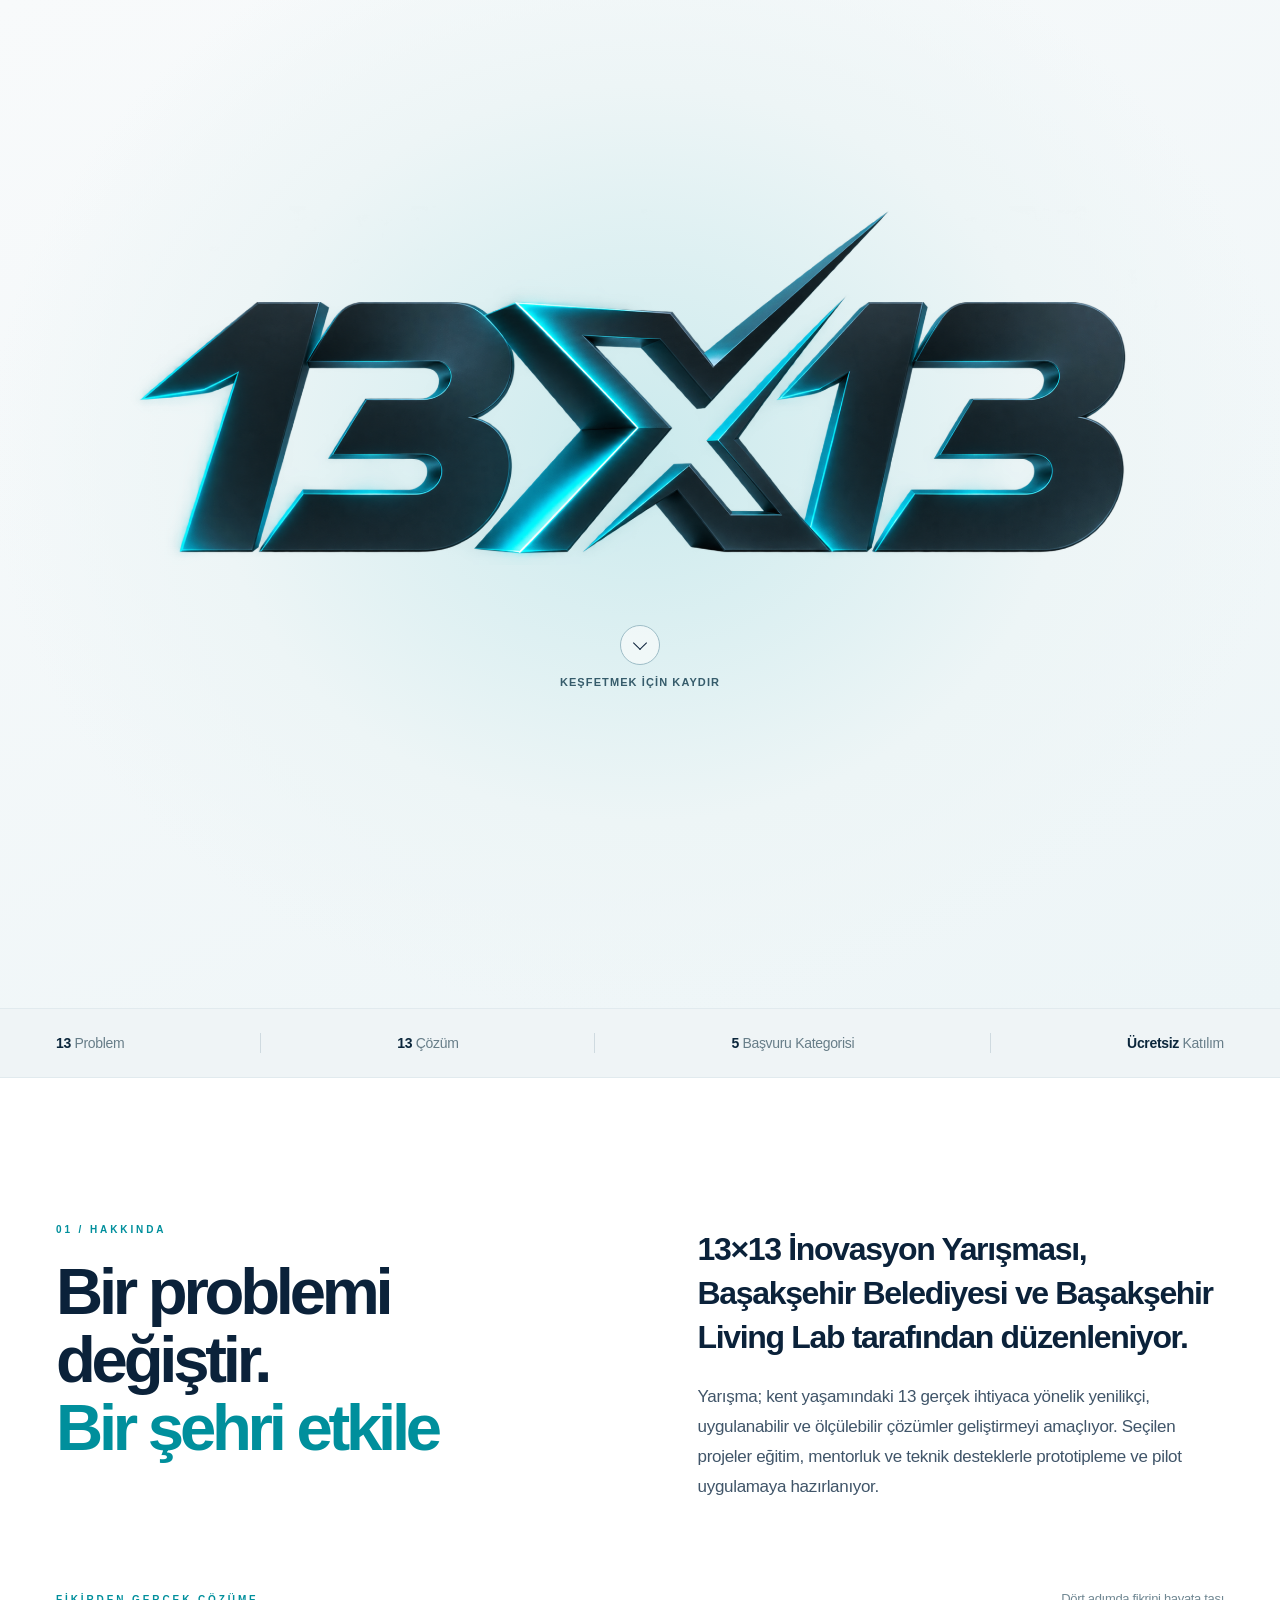
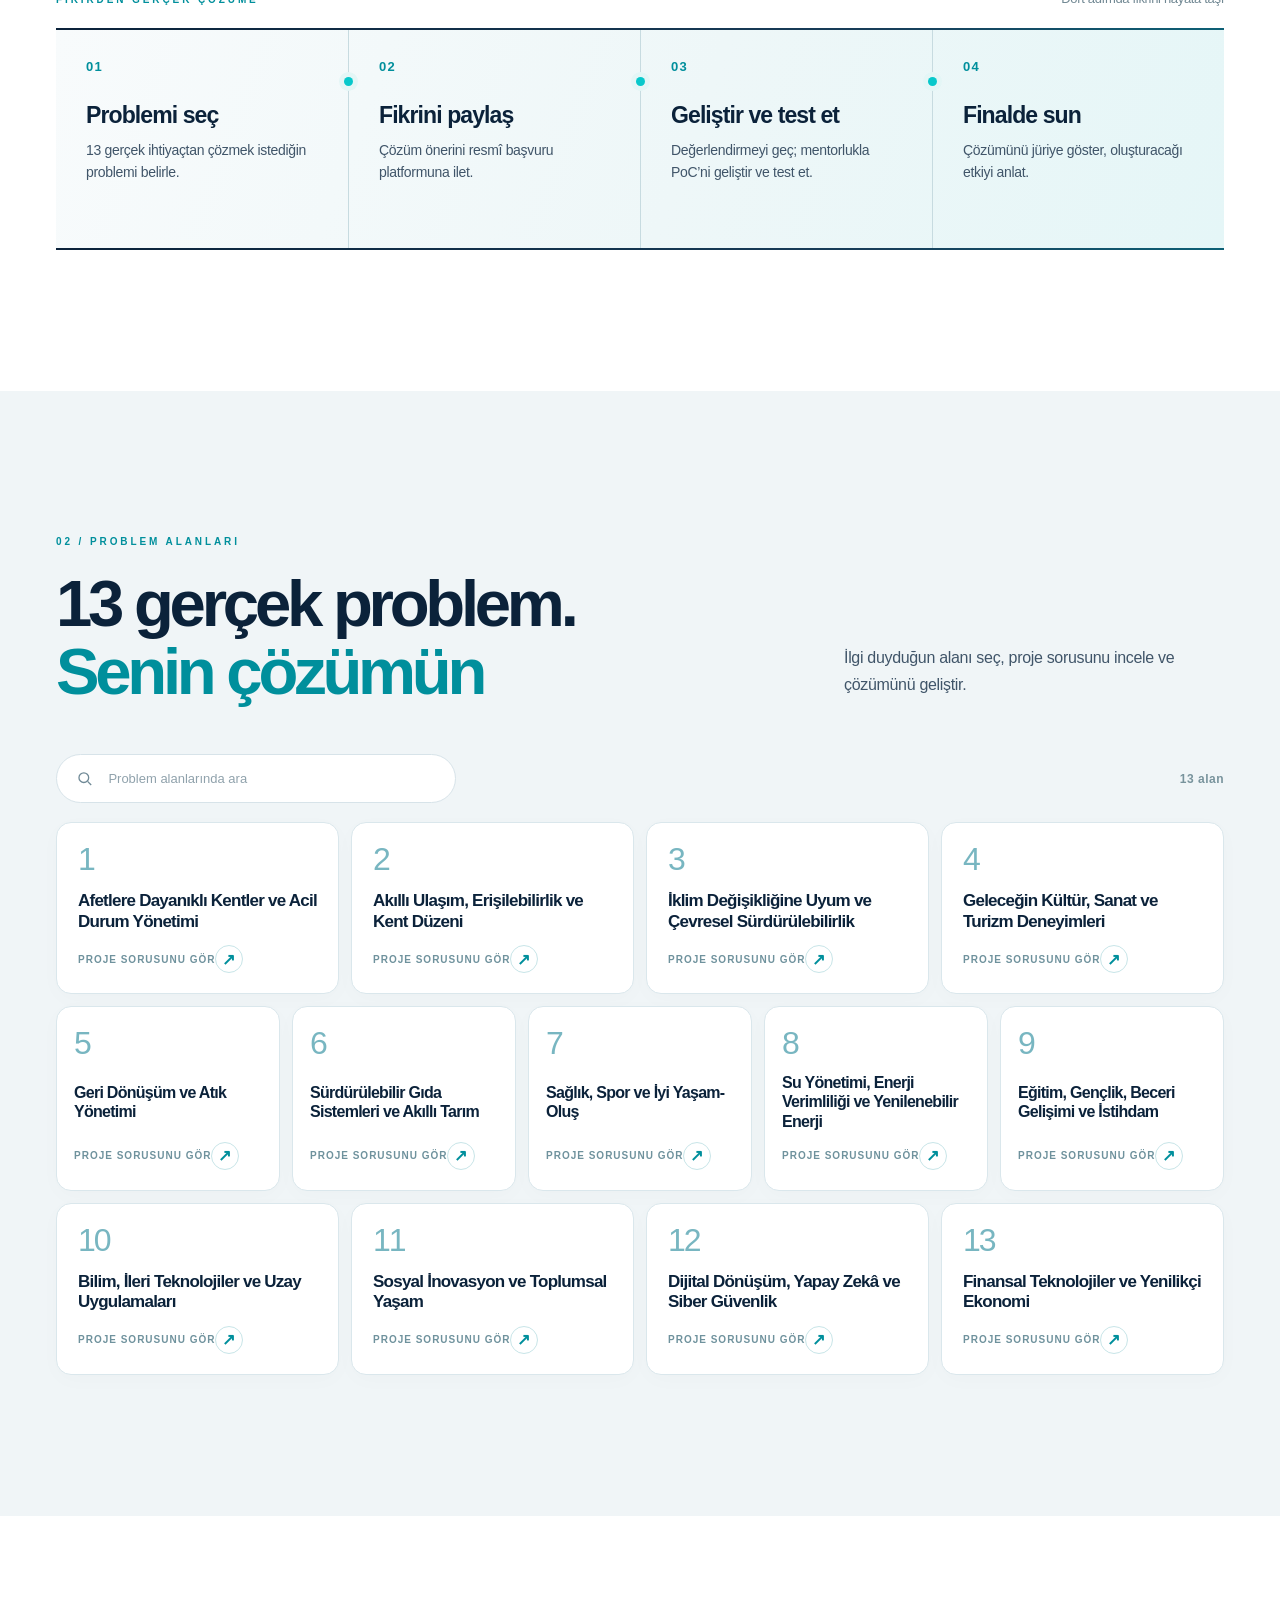
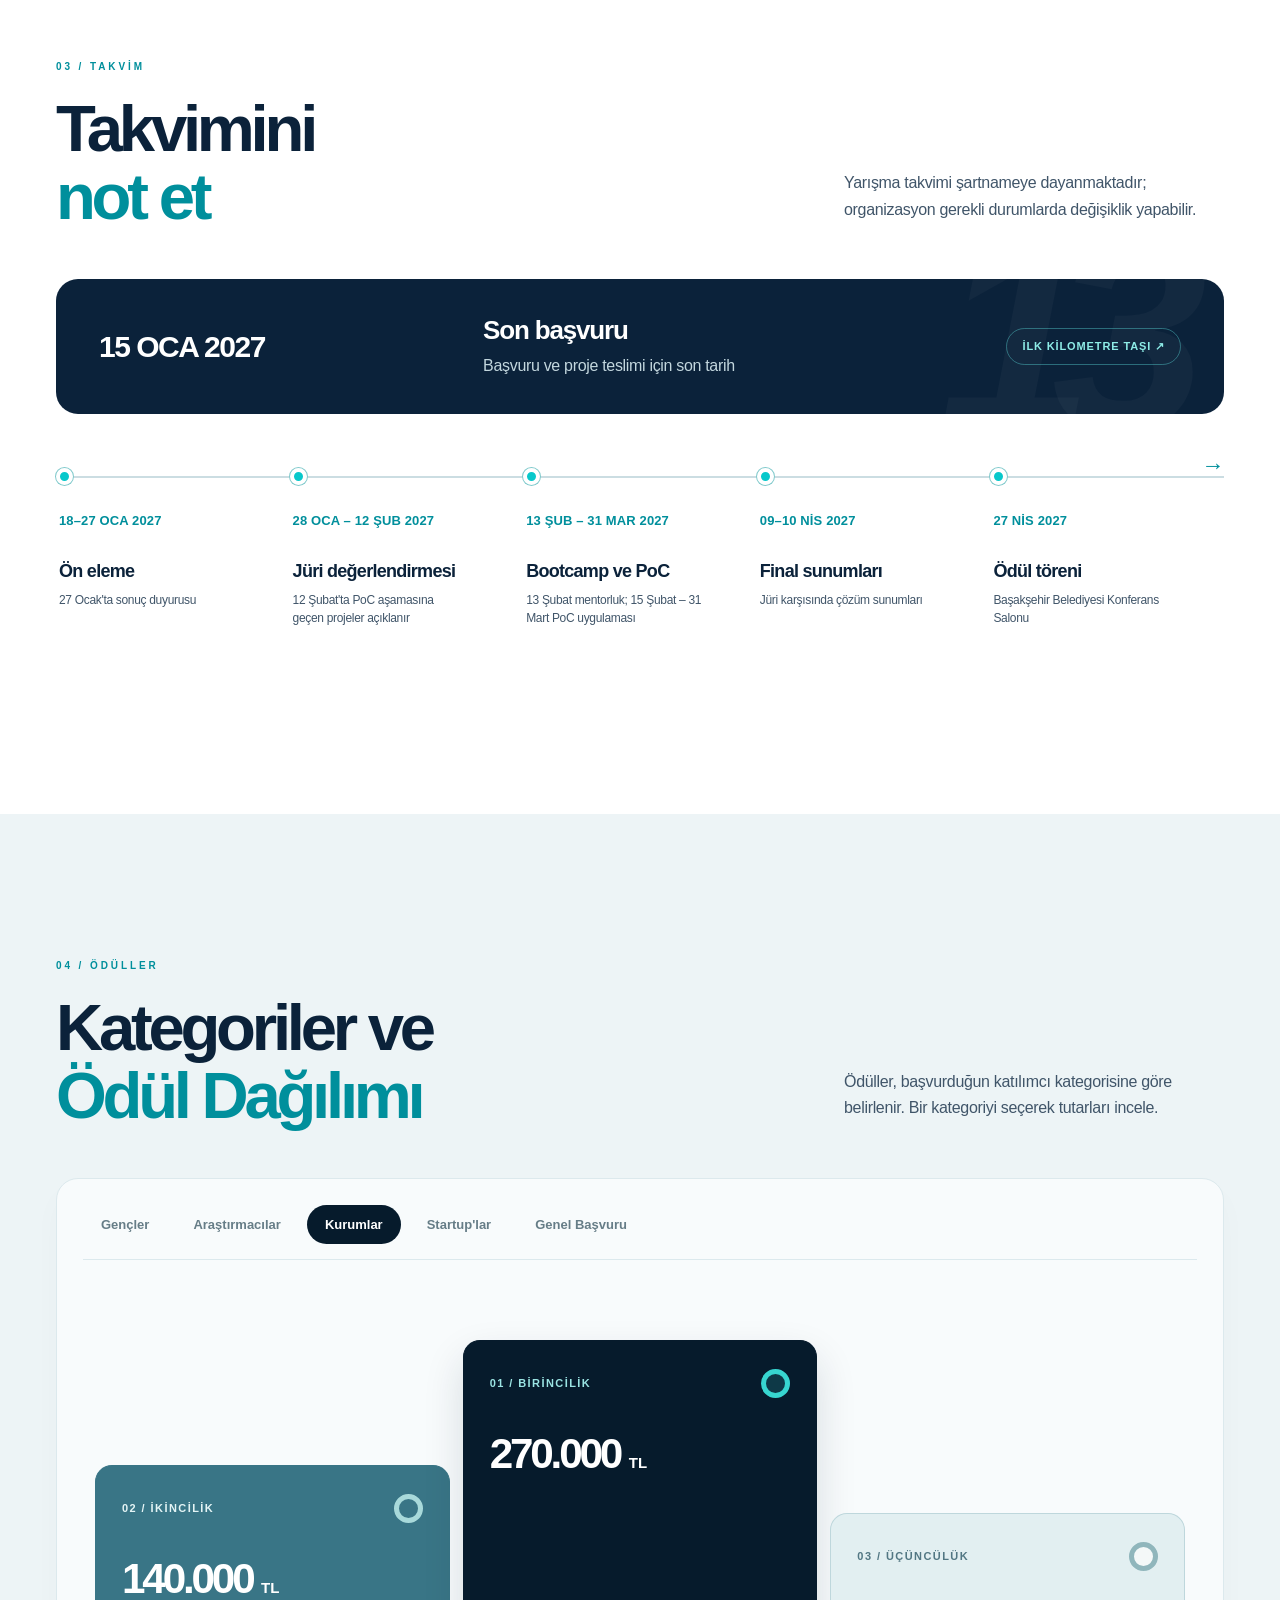
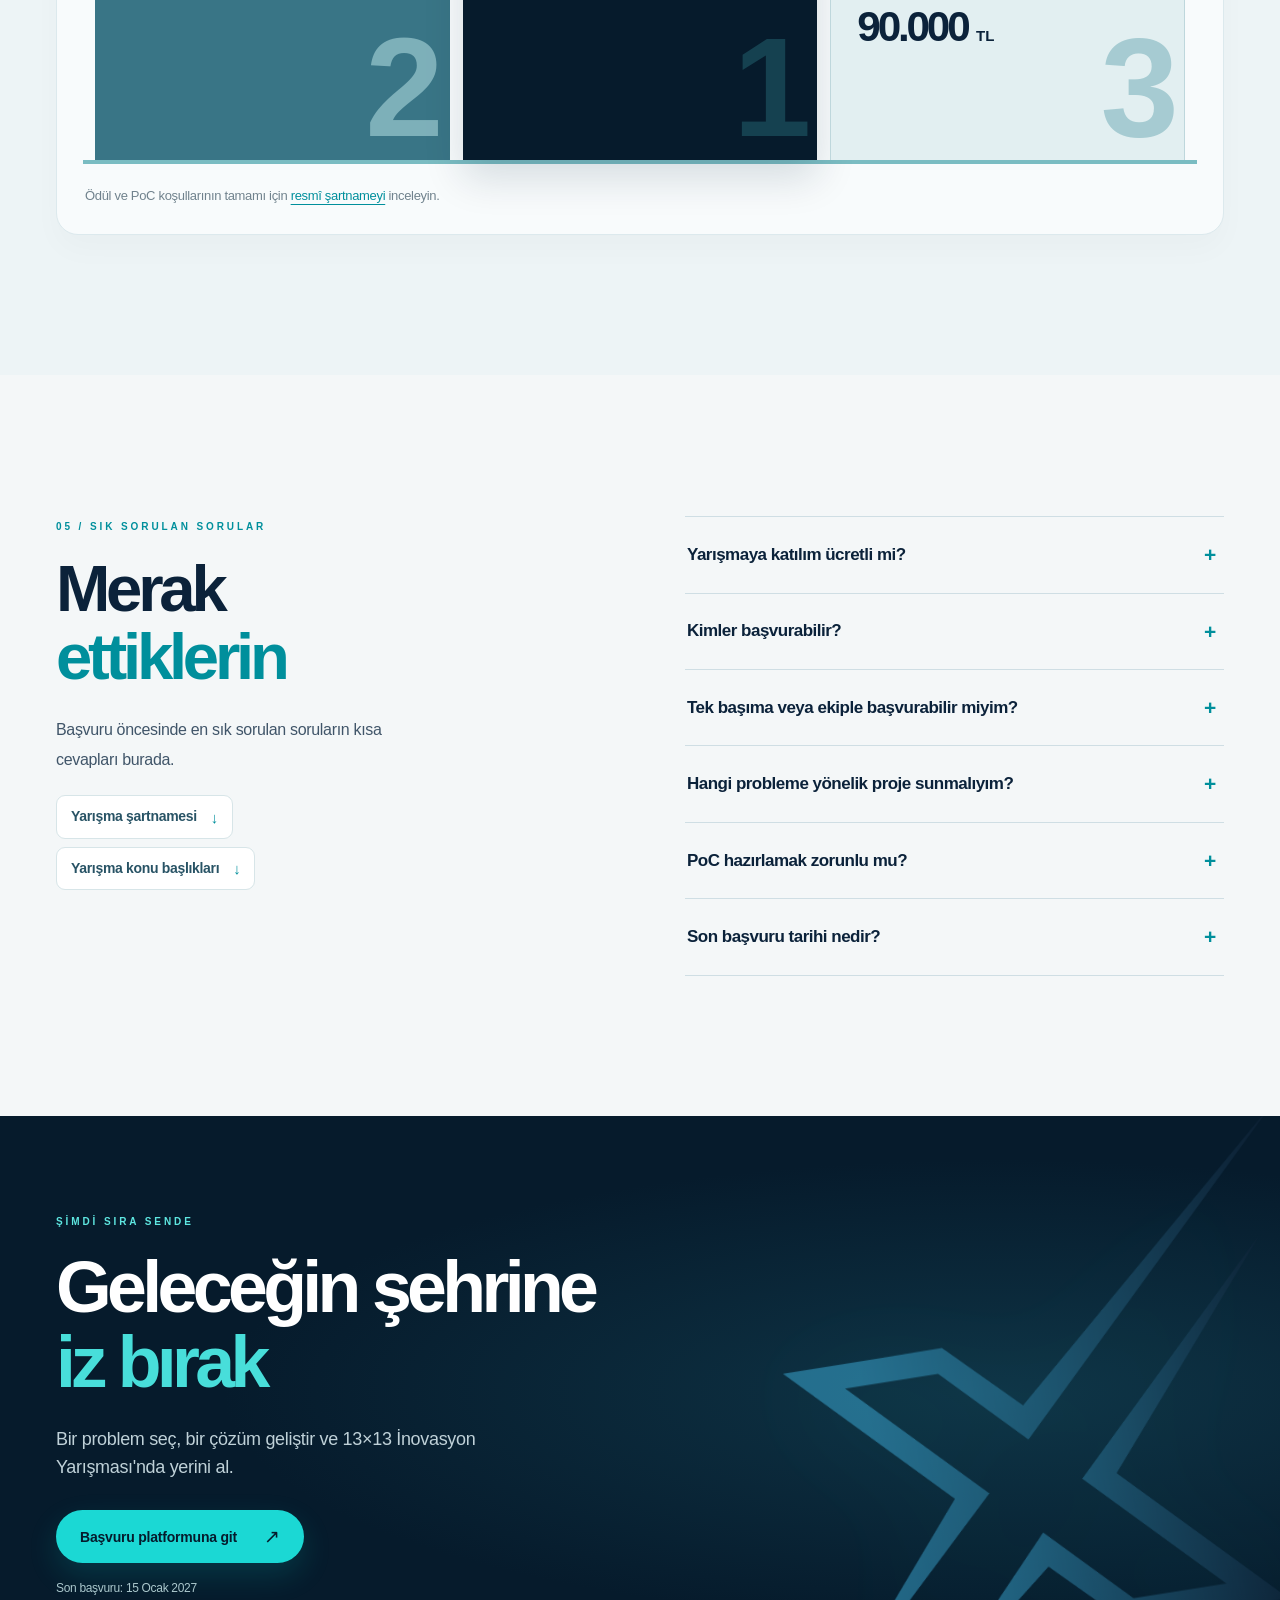
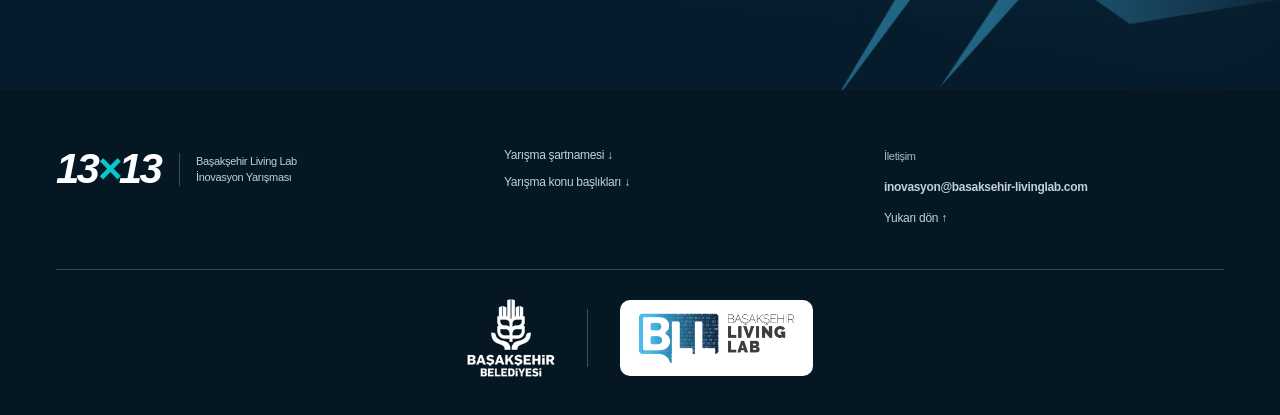
==== commit 28be388d: "Update competition highlights, prize heading and deadline display" ====
--- a/index.html
+++ b/index.html
@@ -51,10 +51,10 @@
 
     <div class="info-strip" aria-label="Yarışmanın öne çıkan bilgileri">
       <div class="container info-strip-inner">
-        <span><b>13</b> gerçek problem</span><span class="strip-divider"></span>
-        <span><b>5</b> başvuru kategorisi</span><span class="strip-divider"></span>
-        <span><b>Ücretsiz</b> katılım</span><span class="strip-divider"></span>
-        <span><b>Gerçek</b> etki</span>
+        <span><b>13</b> Problem</span><span class="strip-divider"></span>
+        <span><b>13</b> Çözüm</span><span class="strip-divider"></span>
+        <span><b>5</b> Başvuru Kategorisi</span><span class="strip-divider"></span>
+        <span><b>Ücretsiz</b> Katılım</span>
       </div>
     </div>
 
@@ -103,7 +103,7 @@
           <p class="section-description">Yarışma takvimi şartnameye dayanmaktadır; organizasyon gerekli durumlarda değişiklik yapabilir.</p>
         </div>
         <div class="timeline-feature reveal">
-          <div class="timeline-feature-date">15 OCA 2027 <small>SAAT 23.59</small></div>
+          <div class="timeline-feature-date">15 OCA 2027</div>
           <div class="timeline-feature-copy"><h3>Son başvuru</h3><p>Başvuru ve proje teslimi için son tarih</p></div>
           <span class="timeline-feature-tag">İLK KİLOMETRE TAŞI ↗</span>
         </div>
@@ -120,7 +120,7 @@
     <section class="section awards-section" id="oduller" data-x-scene="awards">
       <div class="container">
         <div class="section-top reveal">
-          <div><span class="eyebrow">04 / ÖDÜLLER</span><h2 class="section-title">Fikrin değer<br><em>üretsin</em></h2></div>
+          <div><span class="eyebrow">04 / ÖDÜLLER</span><h2 class="section-title">Kategoriler ve<br><em>Ödül Dağılımı</em></h2></div>
           <p class="section-description">Ödüller, başvurduğun katılımcı kategorisine göre belirlenir. Bir kategoriyi seçerek tutarları incele.</p>
         </div>
         <div class="award-module reveal">
@@ -162,7 +162,7 @@
           <details><summary>Tek başıma veya ekiple başvurabilir miyim? <span class="faq-plus" aria-hidden="true"></span></summary><p>Evet. Başvurular bireysel, ekip veya kurum adına yapılabilir. Ekipler bir temsilci belirlemelidir.</p></details>
           <details><summary>Hangi probleme yönelik proje sunmalıyım? <span class="faq-plus" aria-hidden="true"></span></summary><p>Yayımlanan 13 problem alanından bir tanesini seçmeli ve o probleme doğrudan yanıt veren bir çözüm önermelisiniz.</p></details>
           <details><summary>PoC hazırlamak zorunlu mu? <span class="faq-plus" aria-hidden="true"></span></summary><p>Genel Başvuru kategorisi dışında kalan kategorilerde ödüle hak kazanabilmek için PoC geliştirilmesi zorunludur. Genel Başvuru kategorisinde PoC zorunluluğu yoktur.</p></details>
-          <details><summary>Son başvuru tarihi nedir? <span class="faq-plus" aria-hidden="true"></span></summary><p>Şartnamede belirtilen son başvuru ve proje teslim tarihi 15 Ocak 2027 Cuma, saat 23.59'dur.</p></details>
+          <details><summary>Son başvuru tarihi nedir? <span class="faq-plus" aria-hidden="true"></span></summary><p>Şartnamede belirtilen son başvuru ve proje teslim tarihi 15 Ocak 2027 Cuma günüdür.</p></details>
         </div>
       </div>
     </section>
@@ -174,7 +174,7 @@
           <h2>Geleceğin şehrine<br><em>iz bırak</em></h2>
           <p>Bir problem seç, bir çözüm geliştir ve 13×13 İnovasyon Yarışması'nda yerini al.</p>
           <a class="button button-aqua" href="https://bllkulucka.basaksehirlivinglab.org/e/basaksehir-living-lab-13-13-inovasyon-yarismasi-basvurusu" target="_blank" rel="noopener noreferrer">Başvuru platformuna git <span aria-hidden="true">↗</span></a>
-          <span class="final-deadline">Son başvuru: 15 Ocak 2027 · 23.59</span>
+          <span class="final-deadline">Son başvuru: 15 Ocak 2027</span>
         </div>
         <img src="assets/x-original.png" alt="" class="final-x" aria-hidden="true">
       </div>
--- a/styles.css
+++ b/styles.css
@@ -227,7 +227,7 @@
 .lang-switch a:hover{color:var(--teal-dark)}
 .lang-switch a[aria-current="page"]{color:#fff;background:var(--ink-deep)}
 .faq-downloads{display:flex;flex-direction:column;align-items:flex-start;gap:8px;margin-top:21px}
-.faq-downloads a{display:inline-flex;align-items:center;justify-content:space-between;gap:14px;max-width:100%;font-size:12px;line-height:1.4;font-weight:700;text-decoration:none;color:#285365;background:#fff;border:1px solid #d7e5e8;border-radius:9px;padding:10px 12px;transition:border-color .2s,color .2s,transform .2s}
+.faq-downloads a{display:inline-flex;align-items:center;justify-content:space-between;gap:14px;max-width:100%;font-size:14px;line-height:1.4;font-weight:700;text-decoration:none;color:#285365;background:#fff;border:1px solid #d7e5e8;border-radius:9px;padding:11px 14px;transition:border-color .2s,color .2s,transform .2s}
 .faq-downloads a span{color:var(--teal-dark);font-size:15px;line-height:1}
 .faq-downloads a:hover{color:var(--teal-dark);border-color:#70c6c8;transform:translateY(-2px)}
 .footer-email-placeholder{color:#d5e2e7;font-size:13px;font-weight:650}
@@ -279,7 +279,7 @@
   .award-rank{font-size:78px;right:18px;bottom:12px;opacity:.4}
   .faq-list summary{min-height:58px;font-size:16px}
   .faq-list details p{font-size:15px}
-  .faq-downloads a{min-height:44px;font-size:13px}
+  .faq-downloads a{min-height:44px;font-size:15px}
   .footer-links a,.footer-meta a{font-size:14px;min-height:30px}
 }
 @media(max-width:600px){
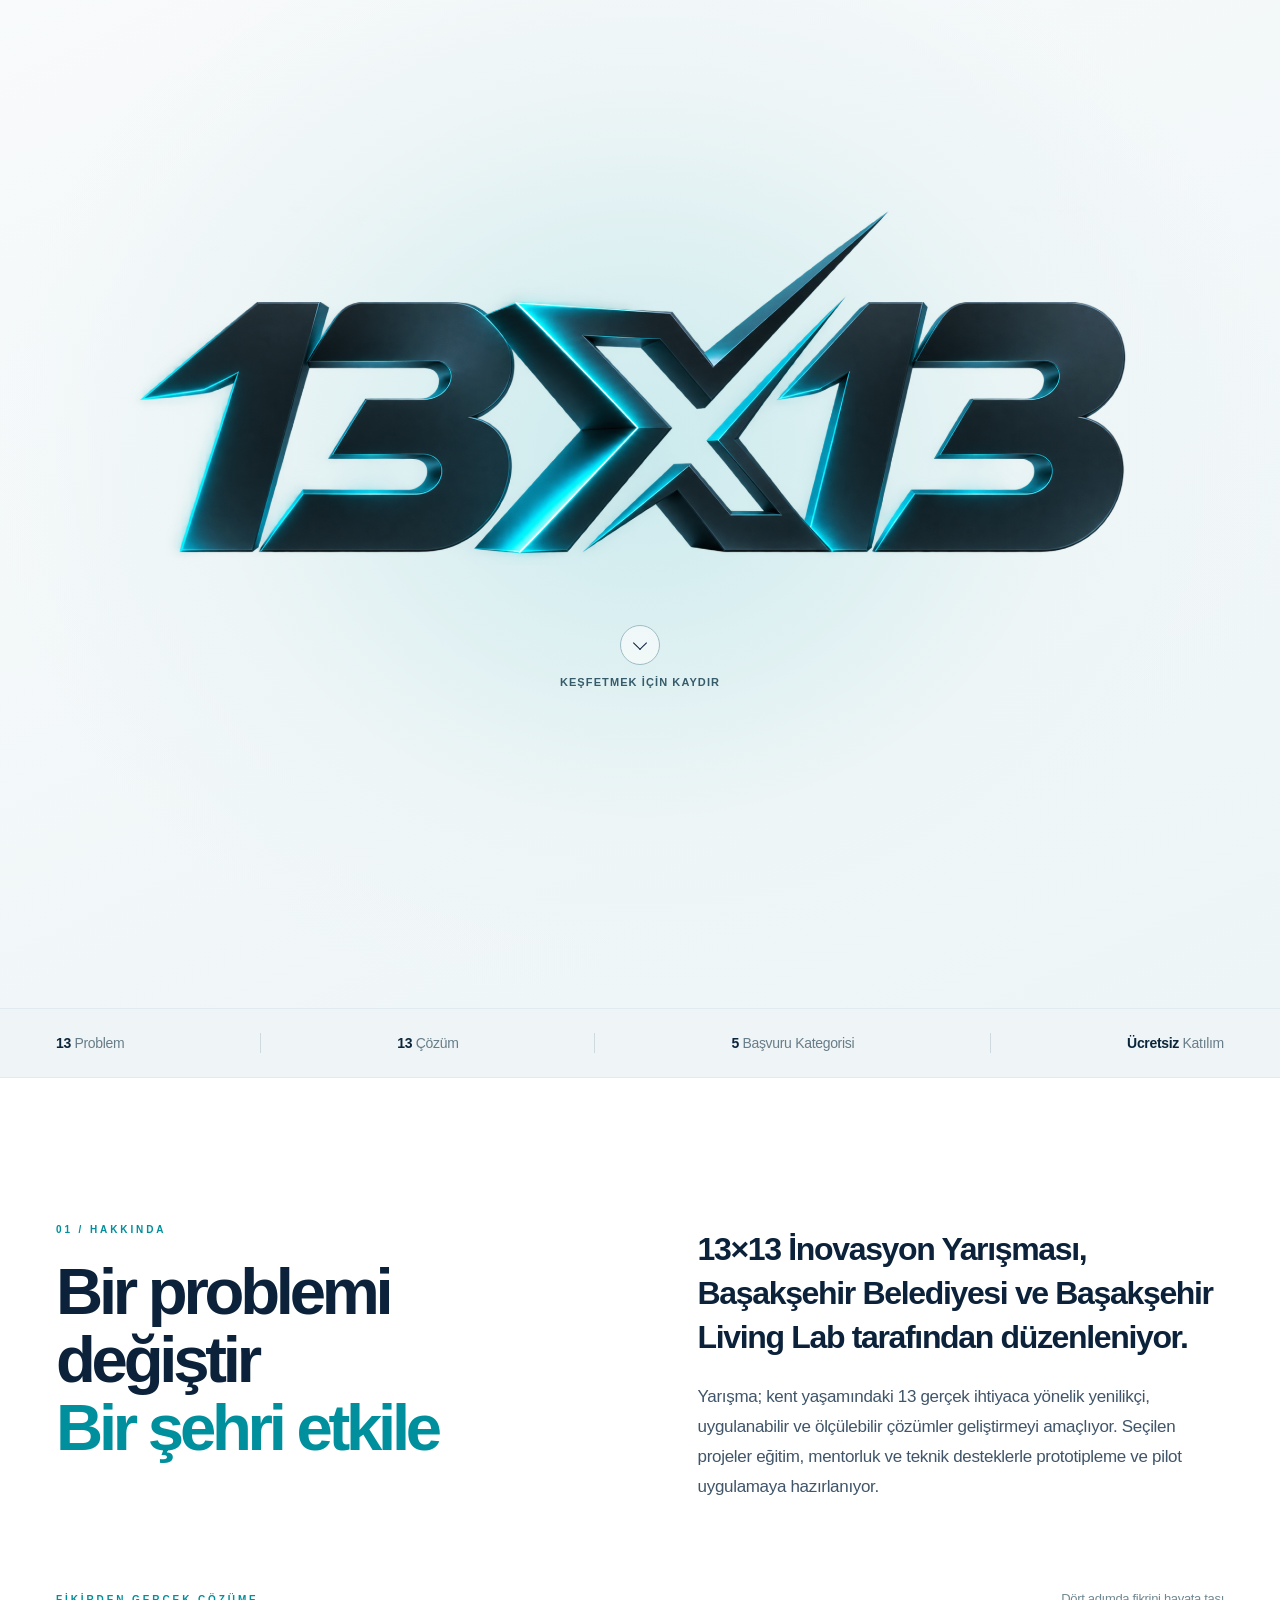
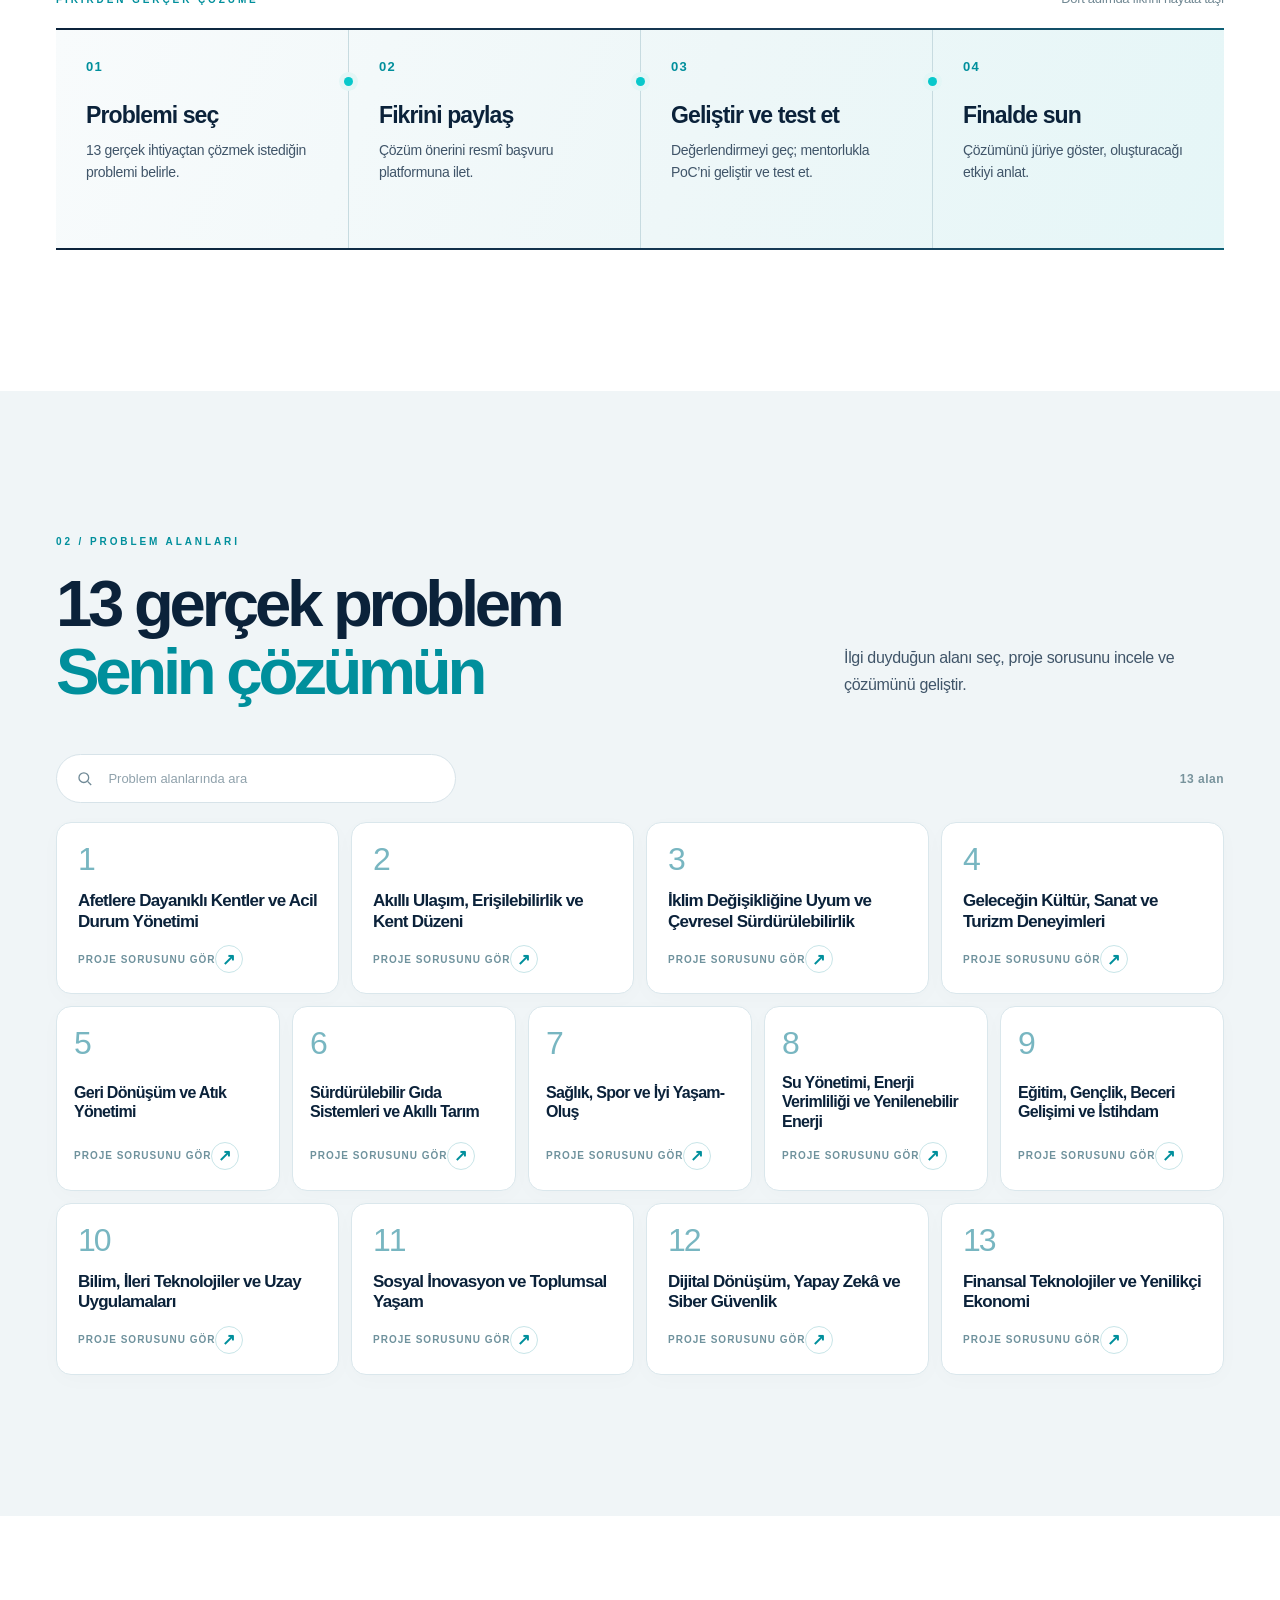
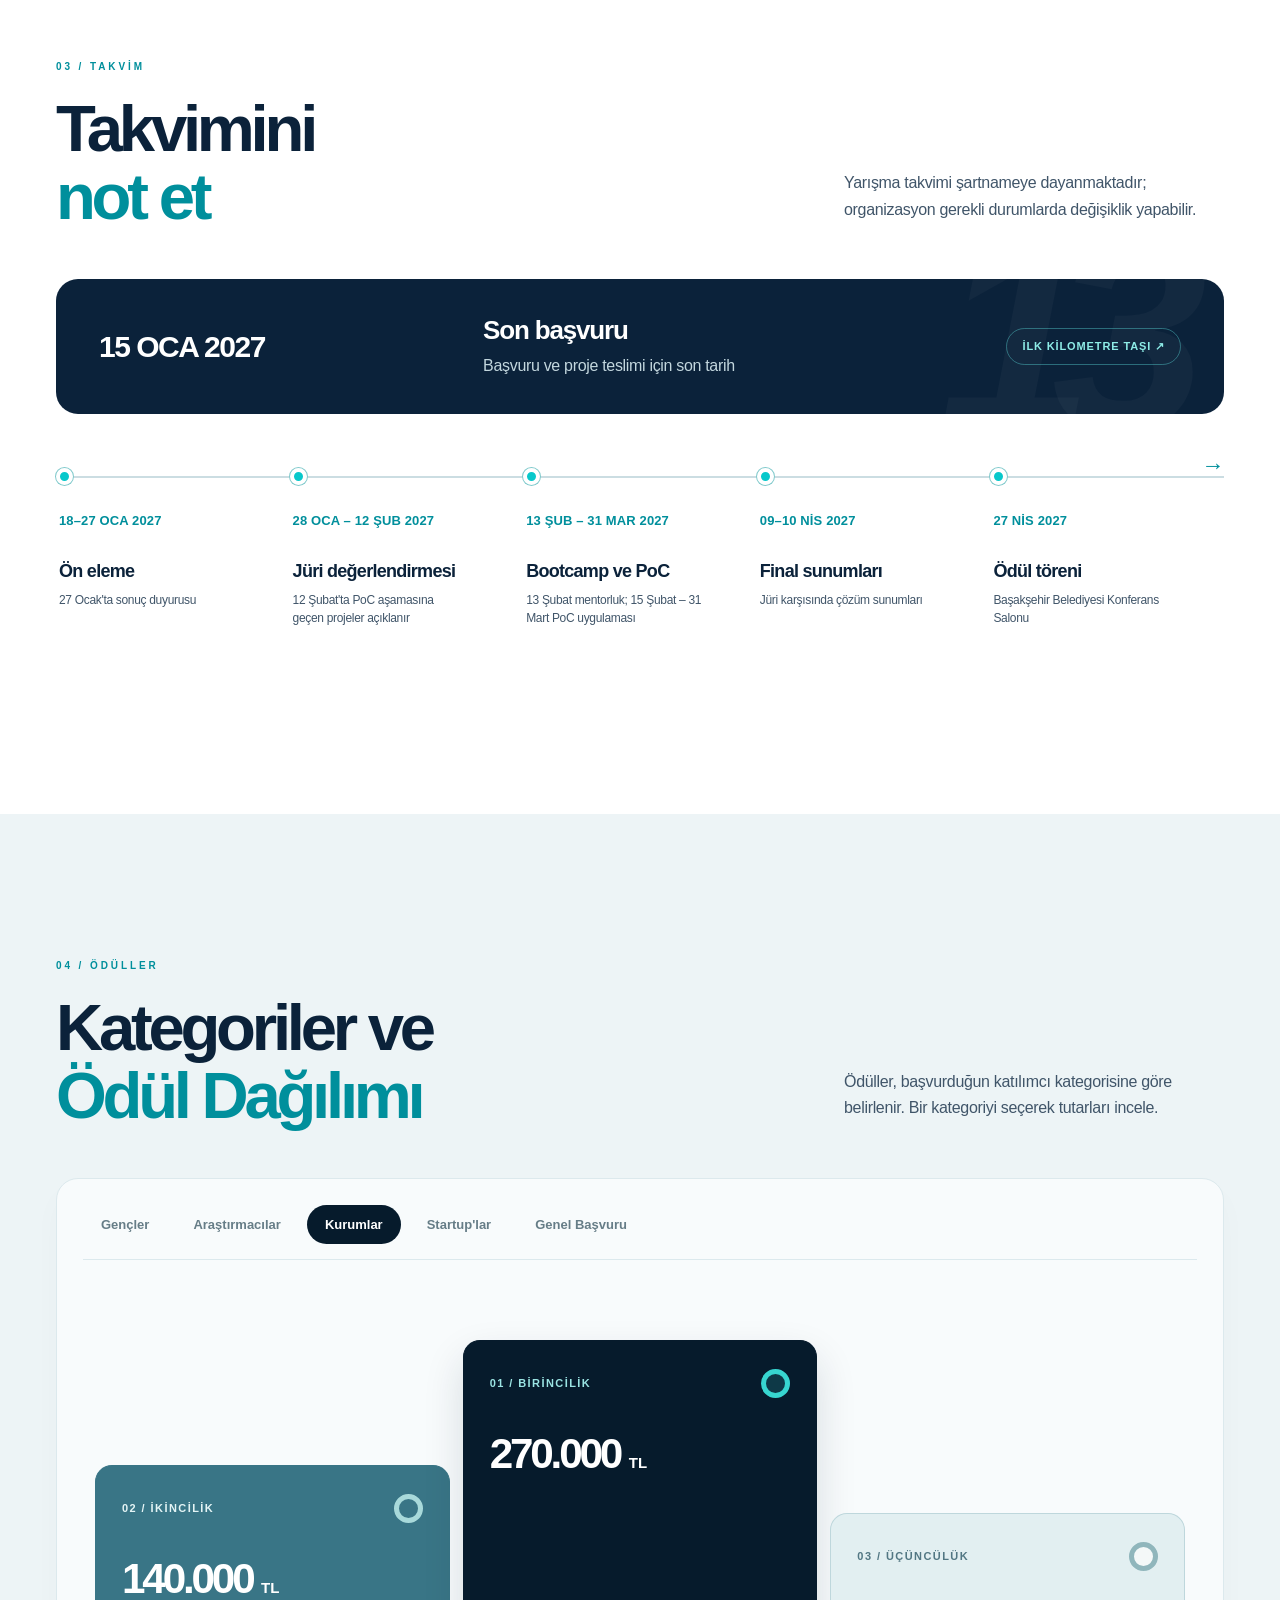
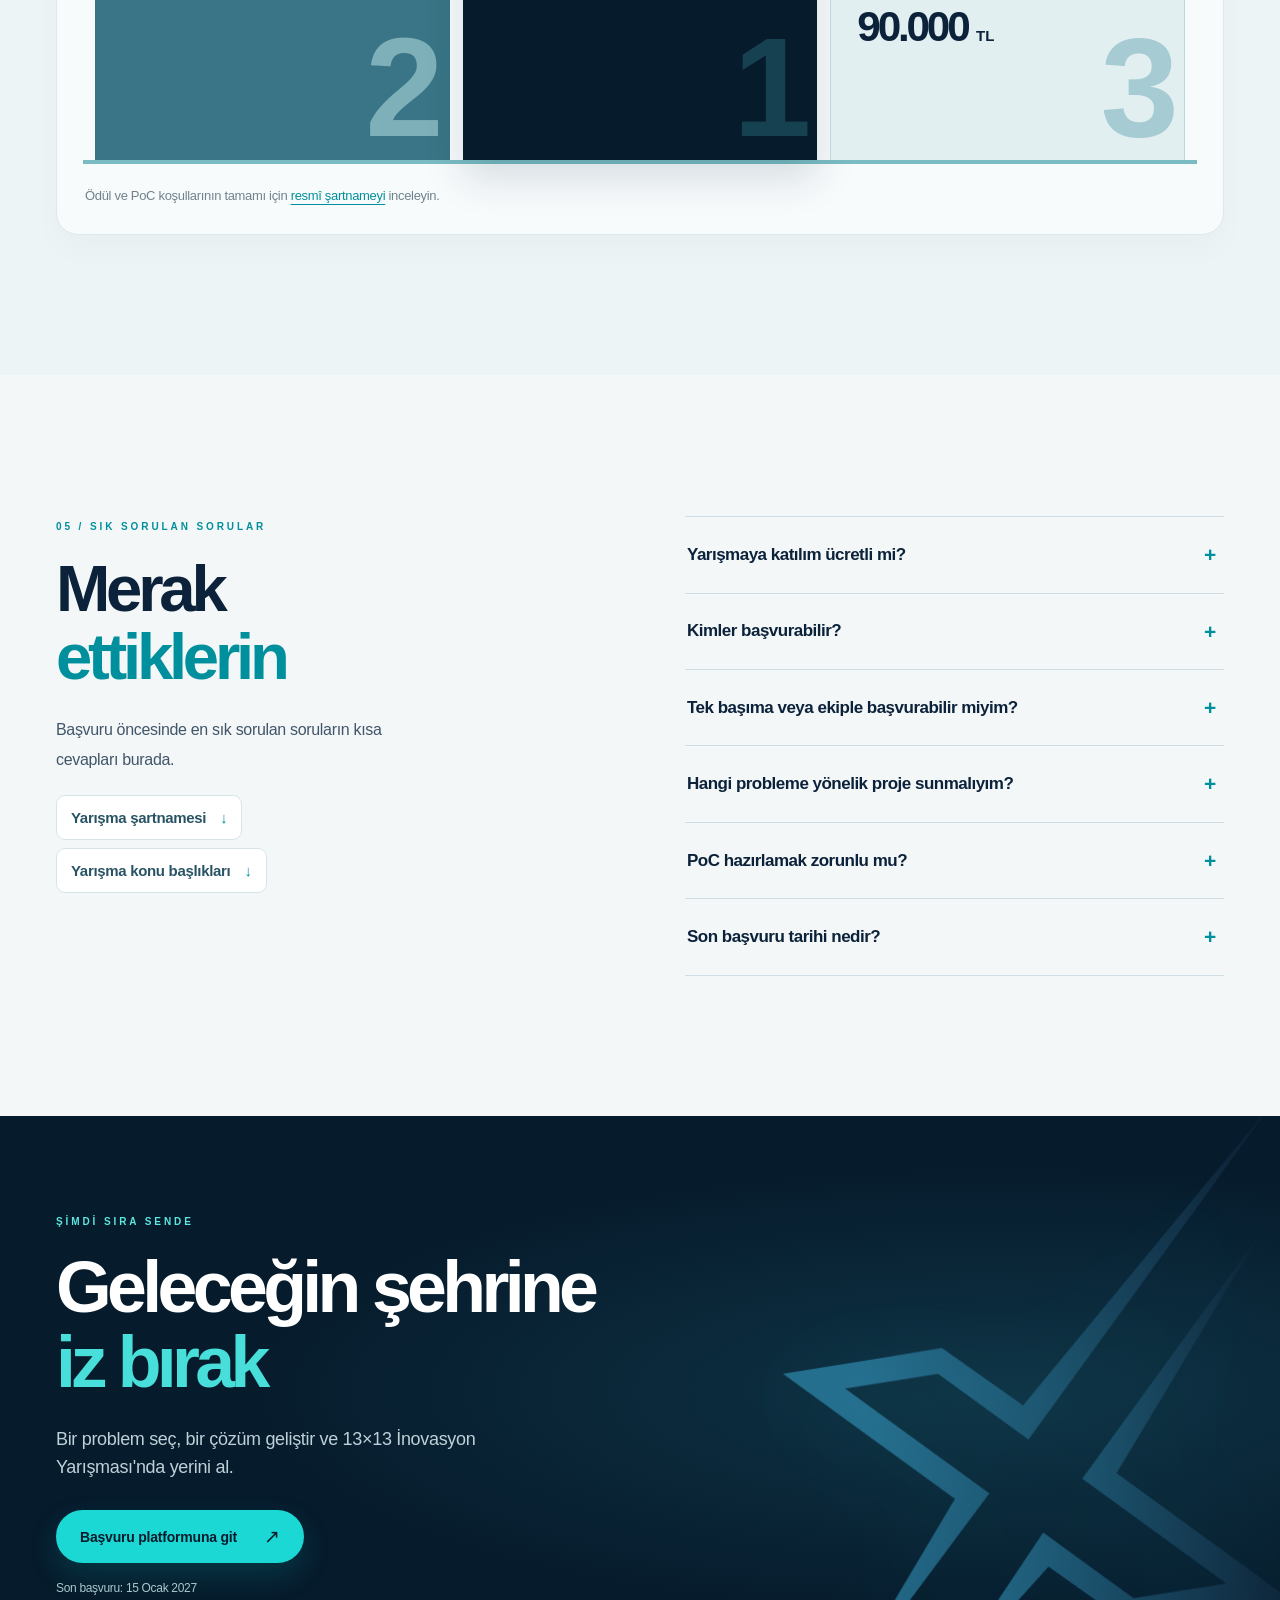
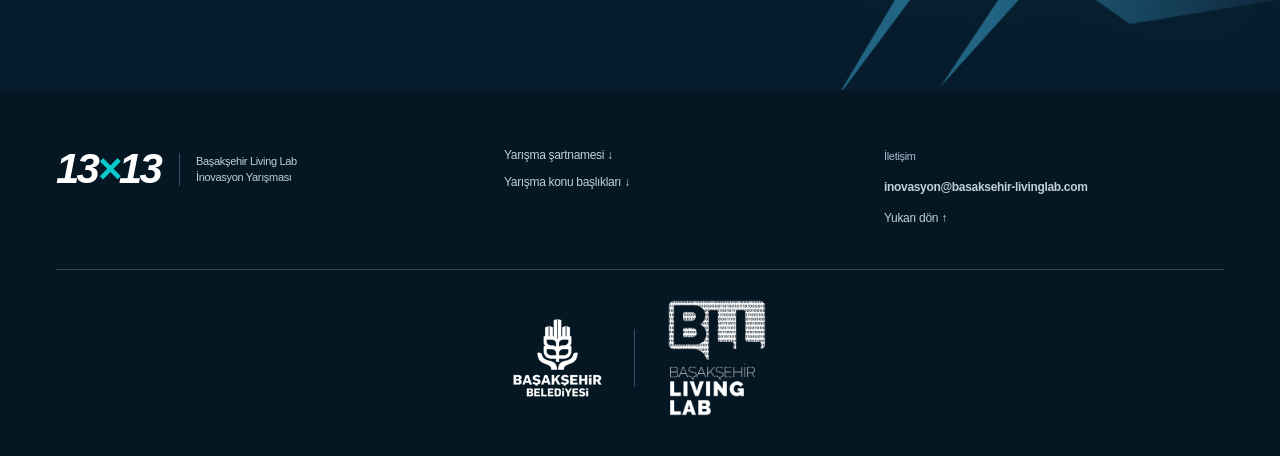
==== commit 1ef8459e: "Remove heading periods and use vertical BLL footer logo" ====
--- a/index.html
+++ b/index.html
@@ -62,7 +62,7 @@
       <div class="container about-layout">
         <div class="section-heading-block reveal">
           <span class="eyebrow">01 / HAKKINDA</span>
-          <h2 class="section-title">Bir problemi<br>değiştir.<br><em>Bir şehri etkile</em></h2>
+          <h2 class="section-title">Bir problemi<br>değiştir<br><em>Bir şehri etkile</em></h2>
         </div>
         <div class="about-right reveal">
           <p class="section-lede">13×13 İnovasyon Yarışması, Başakşehir Belediyesi ve Başakşehir Living Lab tarafından düzenleniyor.</p>
@@ -83,7 +83,7 @@
     <section class="section problems-section" id="problemler" data-x-scene="problems">
       <div class="container">
         <div class="section-top reveal">
-          <div><span class="eyebrow">02 / PROBLEM ALANLARI</span><h2 class="section-title">13 gerçek problem.<br><em>Senin çözümün</em></h2></div>
+          <div><span class="eyebrow">02 / PROBLEM ALANLARI</span><h2 class="section-title">13 gerçek problem<br><em>Senin çözümün</em></h2></div>
           <p class="section-description">İlgi duyduğun alanı seç, proje sorusunu incele ve çözümünü geliştir.</p>
         </div>
         <div class="problem-toolbar reveal">
@@ -188,7 +188,7 @@
         <div class="footer-links"><a href="assets/13x13-yarisma-sartnamesi.pdf" download="13x13-yarisma-sartnamesi.pdf">Yarışma şartnamesi ↓</a><a href="assets/13x13-problem-alanlari.pdf" download="13x13-problem-alanlari.pdf">Yarışma konu başlıkları ↓</a></div>
         <div class="footer-meta"><span>İletişim</span><a class="footer-email-placeholder" href="mailto:inovasyon@basaksehir-livinglab.com">inovasyon@basaksehir-livinglab.com</a><a href="#anasayfa">Yukarı dön ↑</a></div>
       </div>
-      <div class="footer-logos"><img class="footer-municipality-logo" src="assets/basaksehir-belediyesi-logo.png" alt="Başakşehir Belediyesi" width="146" height="128"><span class="footer-logo-divider" aria-hidden="true"></span><span class="footer-lab-logo"><img src="assets/bll-logo-yatay.png" alt="Başakşehir Living Lab" width="561" height="182"></span></div>
+      <div class="footer-logos"><img class="footer-municipality-logo" src="assets/basaksehir-belediyesi-logo.png" alt="Başakşehir Belediyesi" width="146" height="128"><span class="footer-logo-divider" aria-hidden="true"></span><span class="footer-lab-logo"><img src="assets/bll-logo-dikey-beyaz.webp" alt="Başakşehir Living Lab" width="500" height="590"></span></div>
     </div>
   </footer>
 
--- a/styles.css
+++ b/styles.css
@@ -227,18 +227,18 @@
 .lang-switch a:hover{color:var(--teal-dark)}
 .lang-switch a[aria-current="page"]{color:#fff;background:var(--ink-deep)}
 .faq-downloads{display:flex;flex-direction:column;align-items:flex-start;gap:8px;margin-top:21px}
-.faq-downloads a{display:inline-flex;align-items:center;justify-content:space-between;gap:14px;max-width:100%;font-size:14px;line-height:1.4;font-weight:700;text-decoration:none;color:#285365;background:#fff;border:1px solid #d7e5e8;border-radius:9px;padding:11px 14px;transition:border-color .2s,color .2s,transform .2s}
+.faq-downloads a{display:inline-flex;align-items:center;justify-content:space-between;gap:14px;max-width:100%;font-size:15px;line-height:1.4;font-weight:700;text-decoration:none;color:#285365;background:#fff;border:1px solid #d7e5e8;border-radius:9px;padding:11px 14px;transition:border-color .2s,color .2s,transform .2s}
 .faq-downloads a span{color:var(--teal-dark);font-size:15px;line-height:1}
 .faq-downloads a:hover{color:var(--teal-dark);border-color:#70c6c8;transform:translateY(-2px)}
 .footer-email-placeholder{color:#d5e2e7;font-size:13px;font-weight:650}
 .footer-logos{display:flex;align-items:center;justify-content:center;gap:32px;border-top:1px solid #304653;padding:29px 0 38px}
 .footer-municipality-logo{display:block;width:auto;height:78px;object-fit:contain}
 .footer-logo-divider{display:block;width:1px;height:58px;background:#385264}
-.footer-lab-logo{display:flex;align-items:center;justify-content:center;min-height:76px;padding:12px 19px;background:#fff;border-radius:10px}
-.footer-lab-logo img{display:block;width:155px;height:auto}
+.footer-lab-logo{display:flex;align-items:center;justify-content:center;min-height:119px}
+.footer-lab-logo img{display:block;width:100px;height:auto}
 @media(max-width:1100px){.brand-logo{width:135px}.header-inner{gap:16px}.main-nav{gap:11px}}
 @media(max-width:800px){.brand-logo{width:129px}.main-nav .lang-switch{align-self:flex-start;margin-top:13px}.footer-layout{gap:26px}}
-@media(max-width:540px){.brand-logo{width:120px}.footer-layout{grid-template-columns:1fr;gap:27px}.footer-logos{gap:17px;padding:24px 0 30px}.footer-municipality-logo{height:62px}.footer-logo-divider{height:46px}.footer-lab-logo{min-height:62px;padding:10px 12px}.footer-lab-logo img{width:115px}}
+@media(max-width:540px){.brand-logo{width:120px}.footer-layout{grid-template-columns:1fr;gap:27px}.footer-logos{gap:17px;padding:24px 0 30px}.footer-municipality-logo{height:62px}.footer-logo-divider{height:46px}.footer-lab-logo{min-height:107px}.footer-lab-logo img{width:90px}}
 
 /* Mobile reading layout. Desktop sections and the 4-5-4 card route stay intact. */
 @media(max-width:800px){
@@ -279,7 +279,7 @@
   .award-rank{font-size:78px;right:18px;bottom:12px;opacity:.4}
   .faq-list summary{min-height:58px;font-size:16px}
   .faq-list details p{font-size:15px}
-  .faq-downloads a{min-height:44px;font-size:15px}
+  .faq-downloads a{min-height:44px;font-size:16px}
   .footer-links a,.footer-meta a{font-size:14px;min-height:30px}
 }
 @media(max-width:600px){
@@ -300,5 +300,5 @@
   .footer-logos{flex-direction:column;gap:14px}
   .footer-logo-divider{width:80px;height:1px}
   .footer-municipality-logo{height:70px}
-  .footer-lab-logo img{width:145px}
-}
+  .footer-lab-logo img{width:90px}
+}
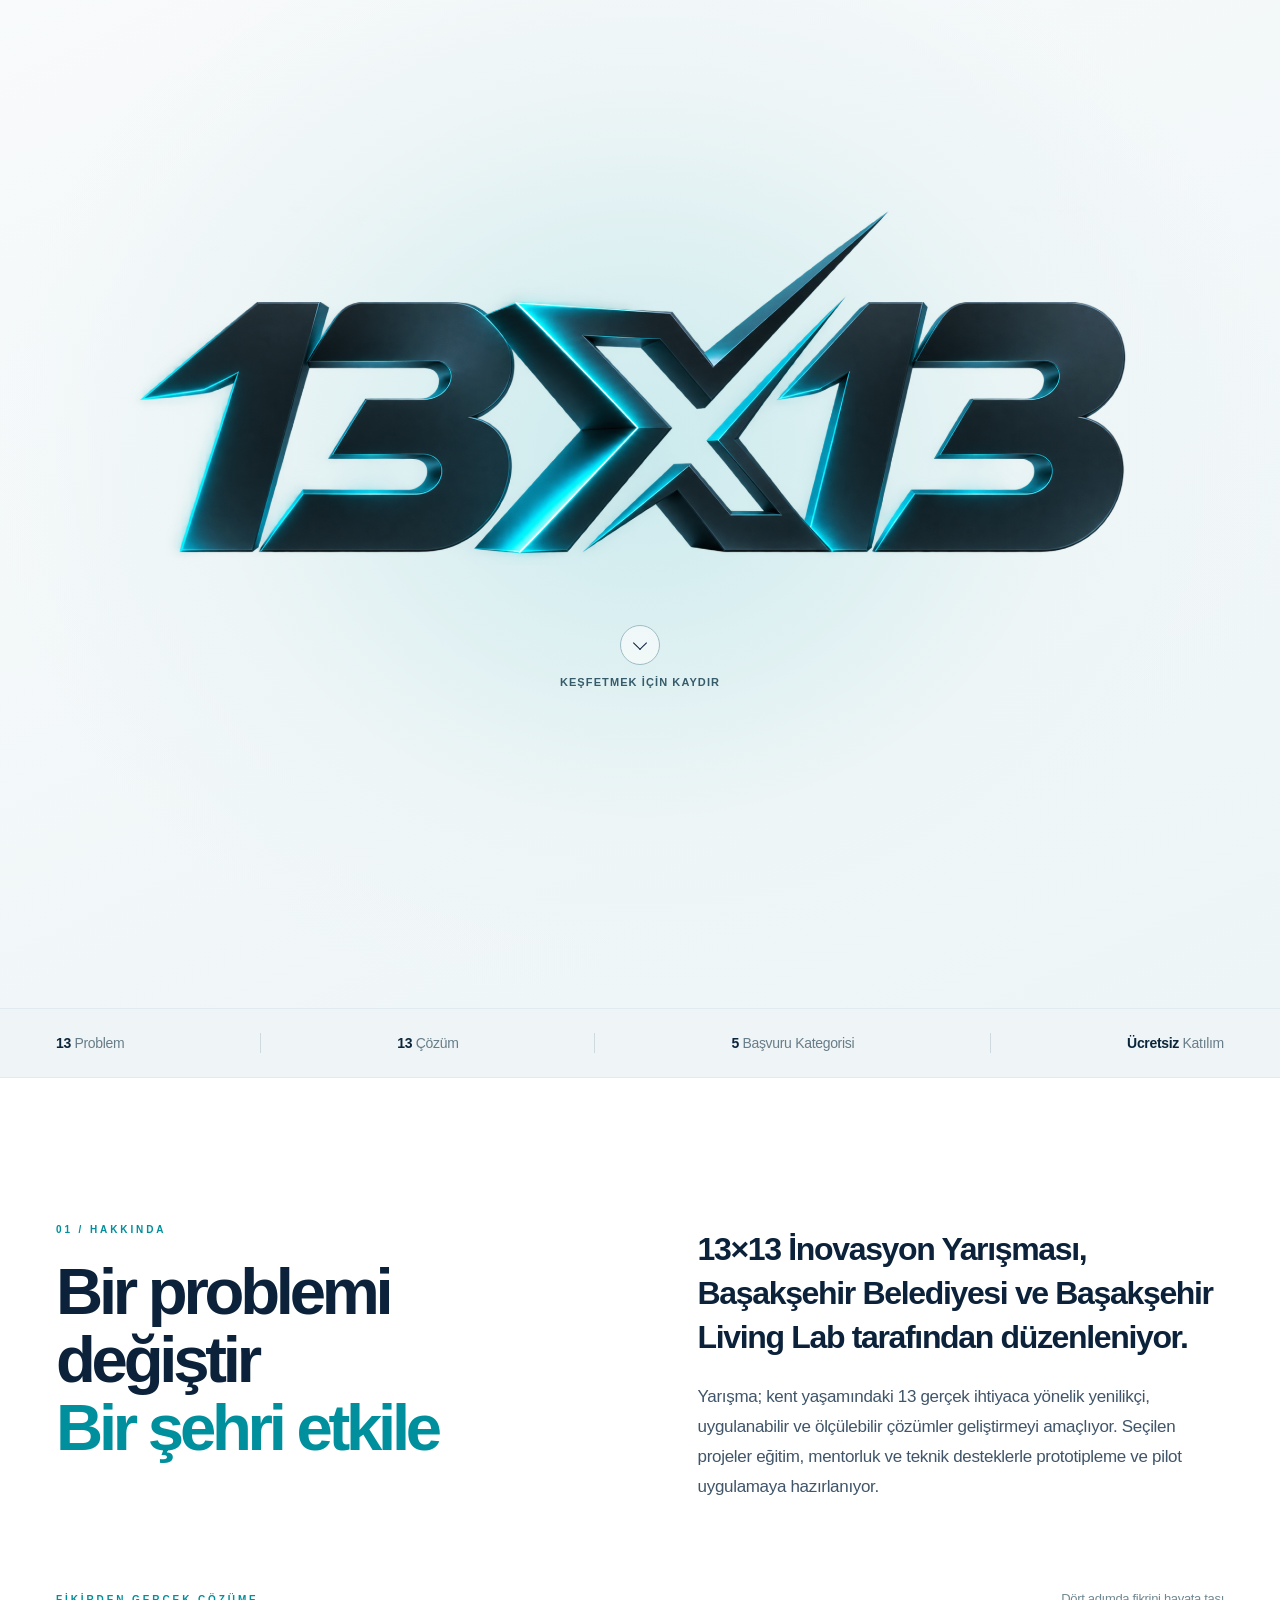
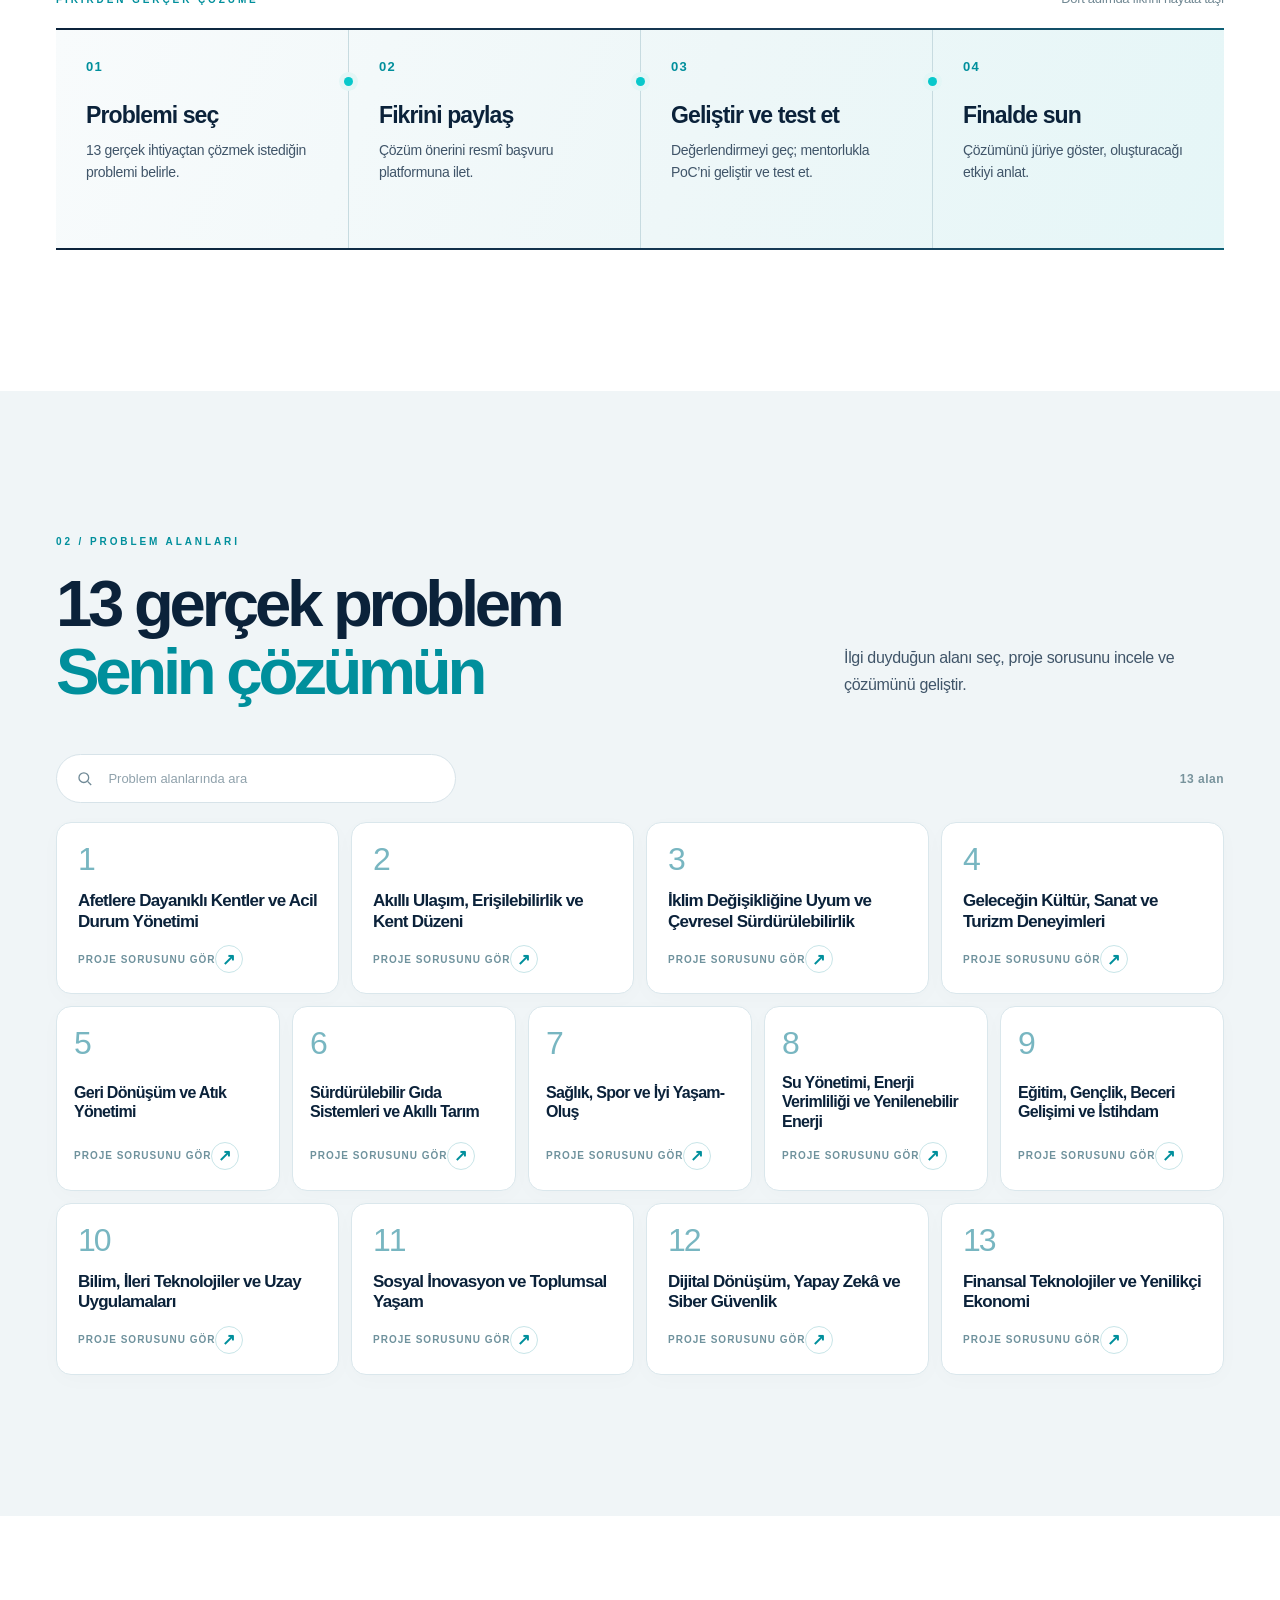
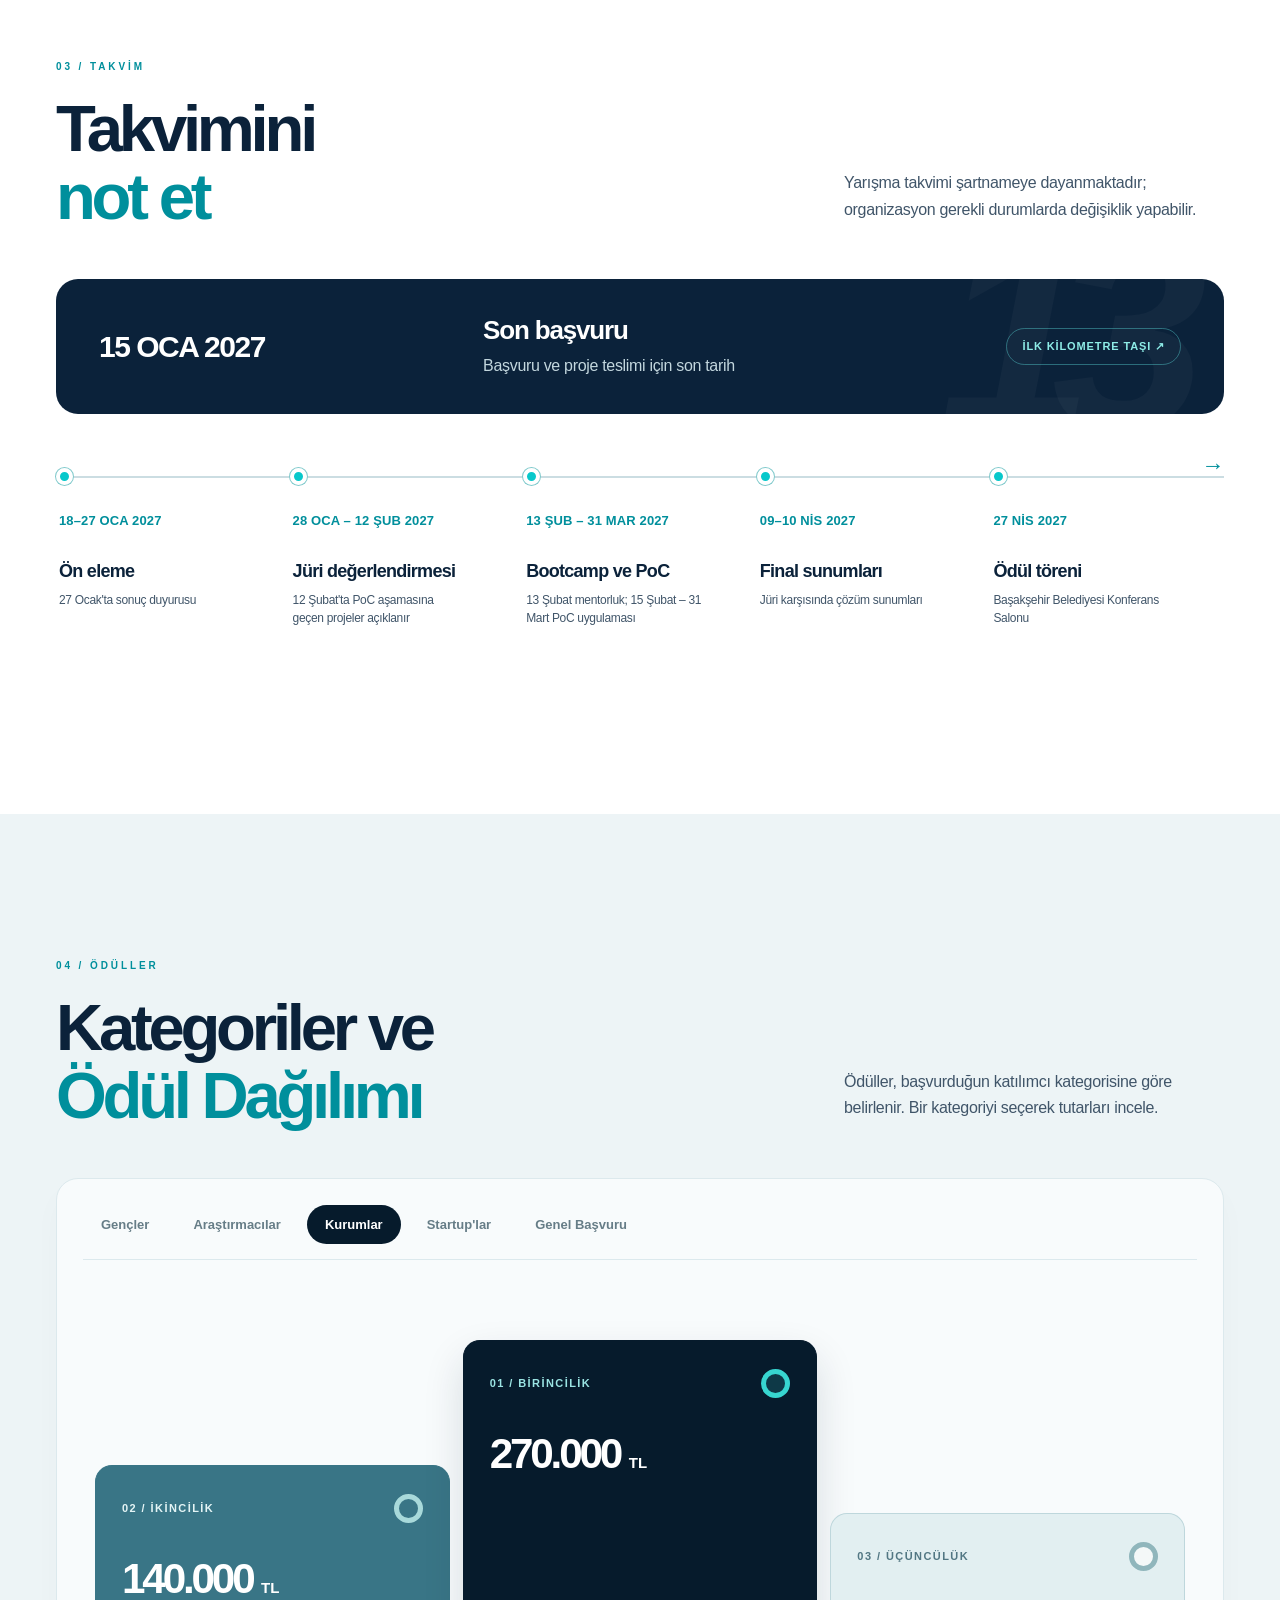
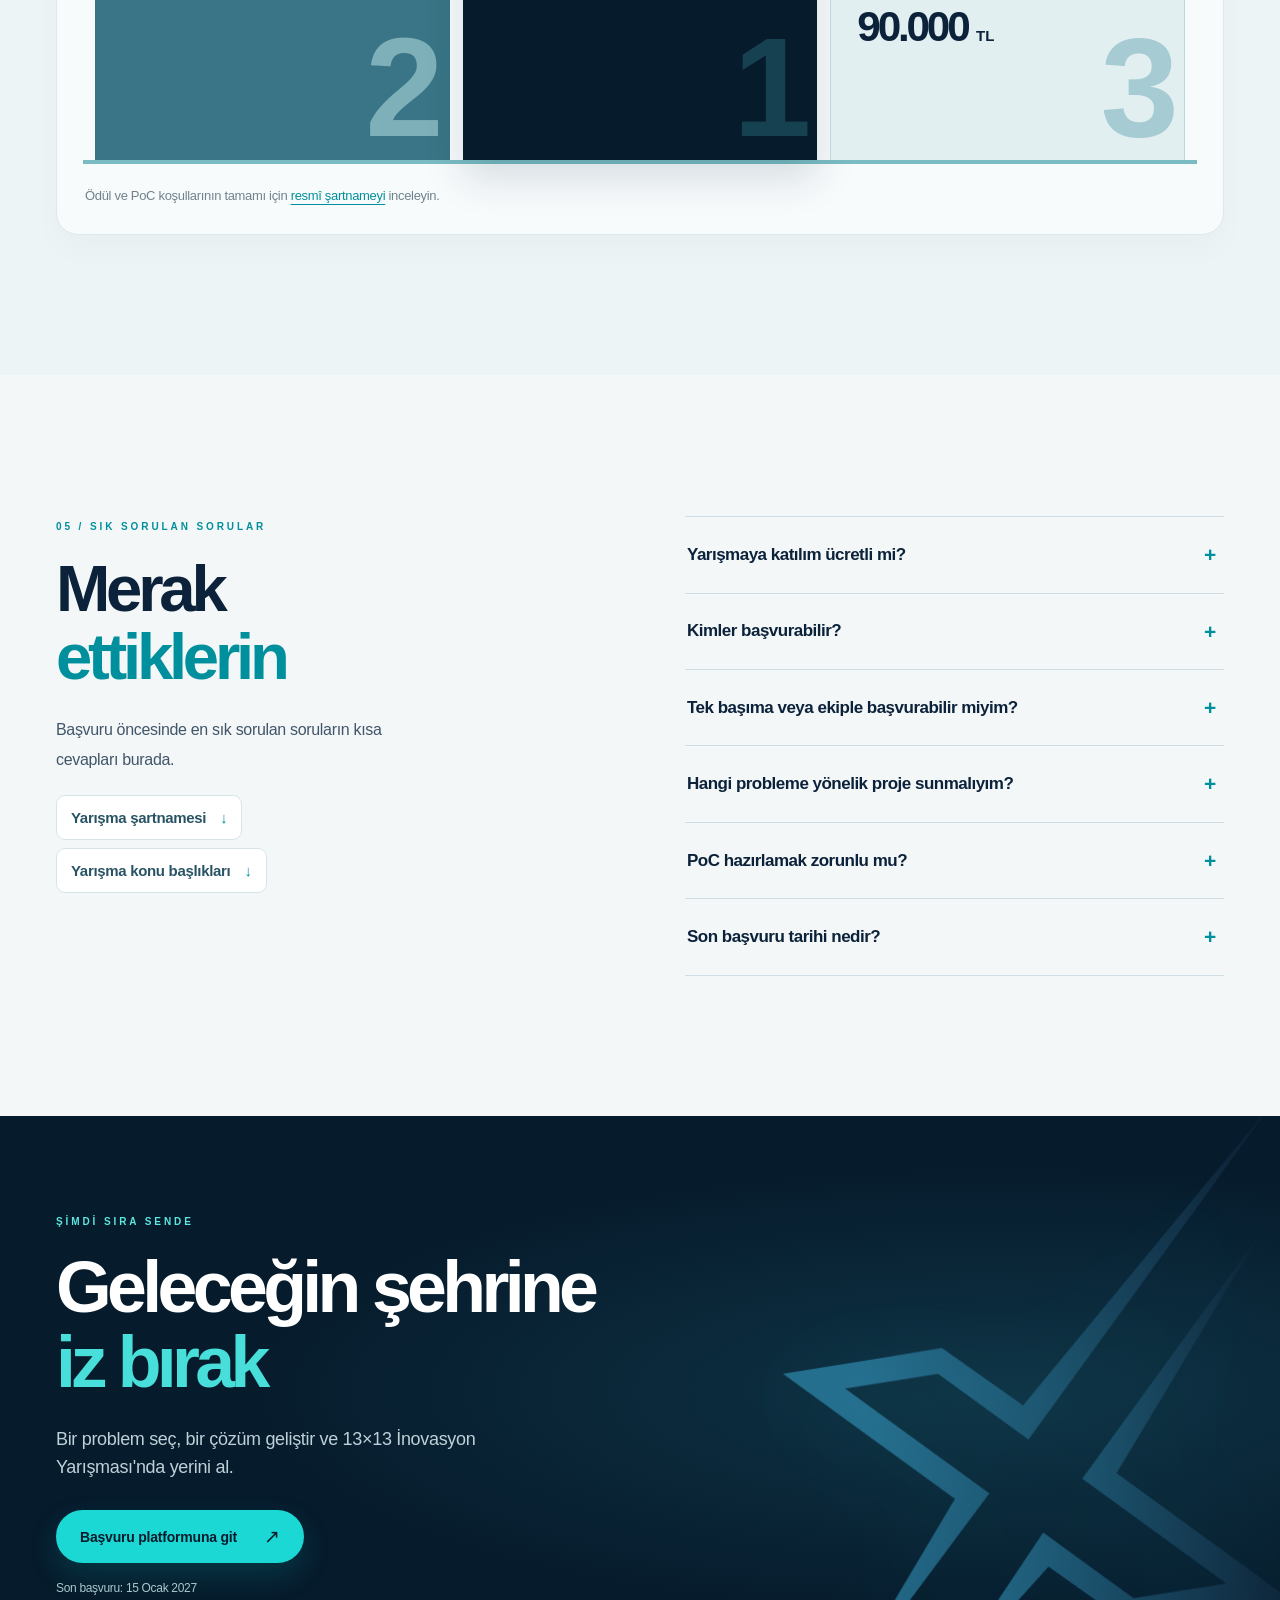
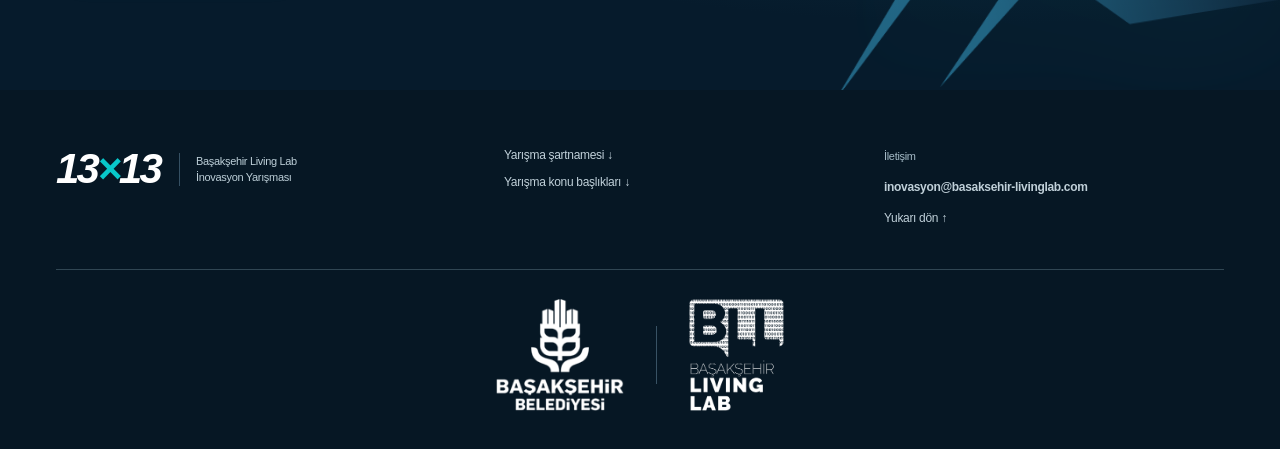
==== commit 553aa0d2: "Align footer logos to equal visual heights" ====
--- a/index.html
+++ b/index.html
@@ -188,7 +188,7 @@
         <div class="footer-links"><a href="assets/13x13-yarisma-sartnamesi.pdf" download="13x13-yarisma-sartnamesi.pdf">Yarışma şartnamesi ↓</a><a href="assets/13x13-problem-alanlari.pdf" download="13x13-problem-alanlari.pdf">Yarışma konu başlıkları ↓</a></div>
         <div class="footer-meta"><span>İletişim</span><a class="footer-email-placeholder" href="mailto:inovasyon@basaksehir-livinglab.com">inovasyon@basaksehir-livinglab.com</a><a href="#anasayfa">Yukarı dön ↑</a></div>
       </div>
-      <div class="footer-logos"><img class="footer-municipality-logo" src="assets/basaksehir-belediyesi-logo.png" alt="Başakşehir Belediyesi" width="146" height="128"><span class="footer-logo-divider" aria-hidden="true"></span><span class="footer-lab-logo"><img src="assets/bll-logo-dikey-beyaz.webp" alt="Başakşehir Living Lab" width="500" height="590"></span></div>
+      <div class="footer-logos"><img class="footer-municipality-logo" src="assets/basaksehir-belediyesi-logo.png" alt="Başakşehir Belediyesi" width="146" height="128"><span class="footer-logo-divider" aria-hidden="true"></span><span class="footer-lab-logo"><img src="assets/bll-logo-dikey-beyaz.webp" alt="Başakşehir Living Lab" width="484" height="574"></span></div>
     </div>
   </footer>
 
--- a/styles.css
+++ b/styles.css
@@ -232,13 +232,13 @@
 .faq-downloads a:hover{color:var(--teal-dark);border-color:#70c6c8;transform:translateY(-2px)}
 .footer-email-placeholder{color:#d5e2e7;font-size:13px;font-weight:650}
 .footer-logos{display:flex;align-items:center;justify-content:center;gap:32px;border-top:1px solid #304653;padding:29px 0 38px}
-.footer-municipality-logo{display:block;width:auto;height:78px;object-fit:contain}
+.footer-municipality-logo{display:block;width:auto;height:112px;object-fit:contain}
 .footer-logo-divider{display:block;width:1px;height:58px;background:#385264}
-.footer-lab-logo{display:flex;align-items:center;justify-content:center;min-height:119px}
-.footer-lab-logo img{display:block;width:100px;height:auto}
+.footer-lab-logo{display:flex;align-items:center;justify-content:center;min-height:112px}
+.footer-lab-logo img{display:block;width:auto;height:112px}
 @media(max-width:1100px){.brand-logo{width:135px}.header-inner{gap:16px}.main-nav{gap:11px}}
 @media(max-width:800px){.brand-logo{width:129px}.main-nav .lang-switch{align-self:flex-start;margin-top:13px}.footer-layout{gap:26px}}
-@media(max-width:540px){.brand-logo{width:120px}.footer-layout{grid-template-columns:1fr;gap:27px}.footer-logos{gap:17px;padding:24px 0 30px}.footer-municipality-logo{height:62px}.footer-logo-divider{height:46px}.footer-lab-logo{min-height:107px}.footer-lab-logo img{width:90px}}
+@media(max-width:540px){.brand-logo{width:120px}.footer-layout{grid-template-columns:1fr;gap:27px}.footer-logos{gap:17px;padding:24px 0 30px}.footer-municipality-logo{height:90px}.footer-logo-divider{height:46px}.footer-lab-logo{min-height:90px}.footer-lab-logo img{height:90px}}
 
 /* Mobile reading layout. Desktop sections and the 4-5-4 card route stay intact. */
 @media(max-width:800px){
@@ -299,6 +299,6 @@
   .award-rank{right:18px;bottom:12px;font-size:78px}
   .footer-logos{flex-direction:column;gap:14px}
   .footer-logo-divider{width:80px;height:1px}
-  .footer-municipality-logo{height:70px}
-  .footer-lab-logo img{width:90px}
-}
+  .footer-municipality-logo{height:90px}
+  .footer-lab-logo img{height:90px}
+}
